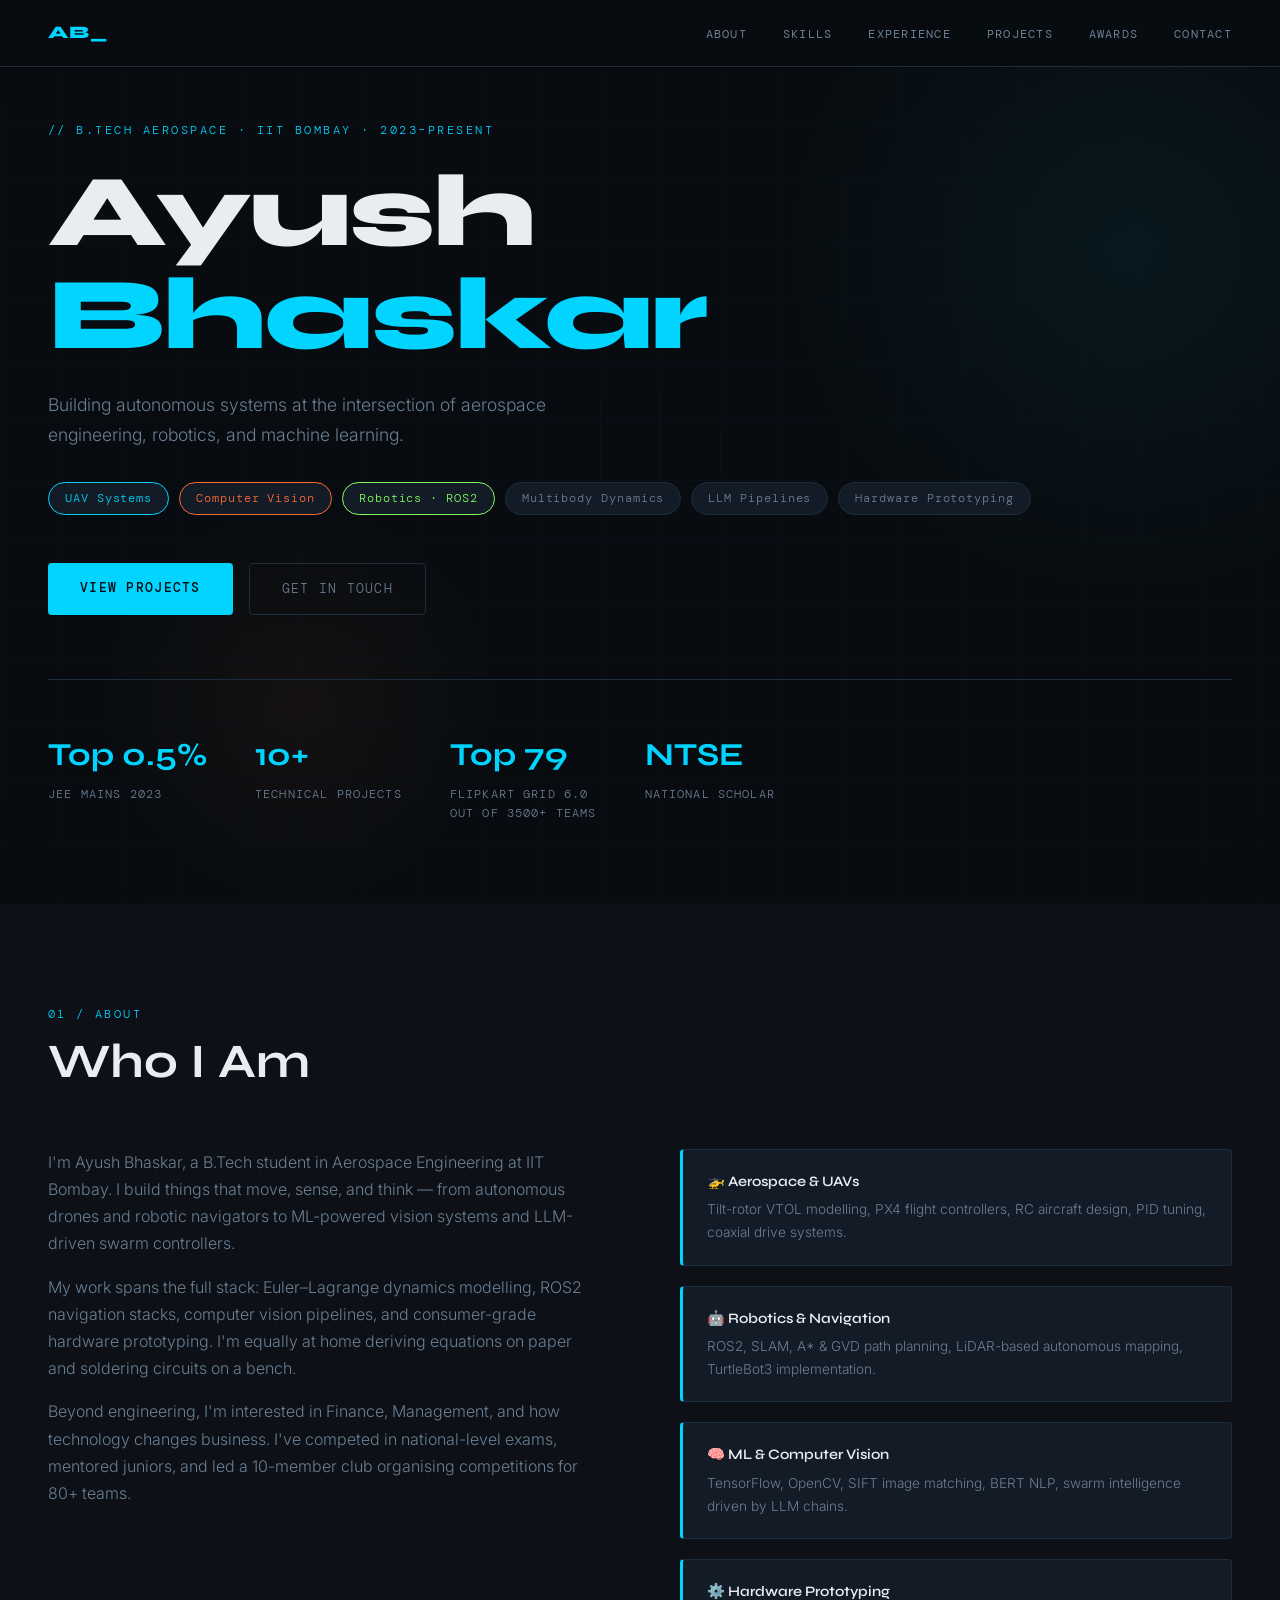
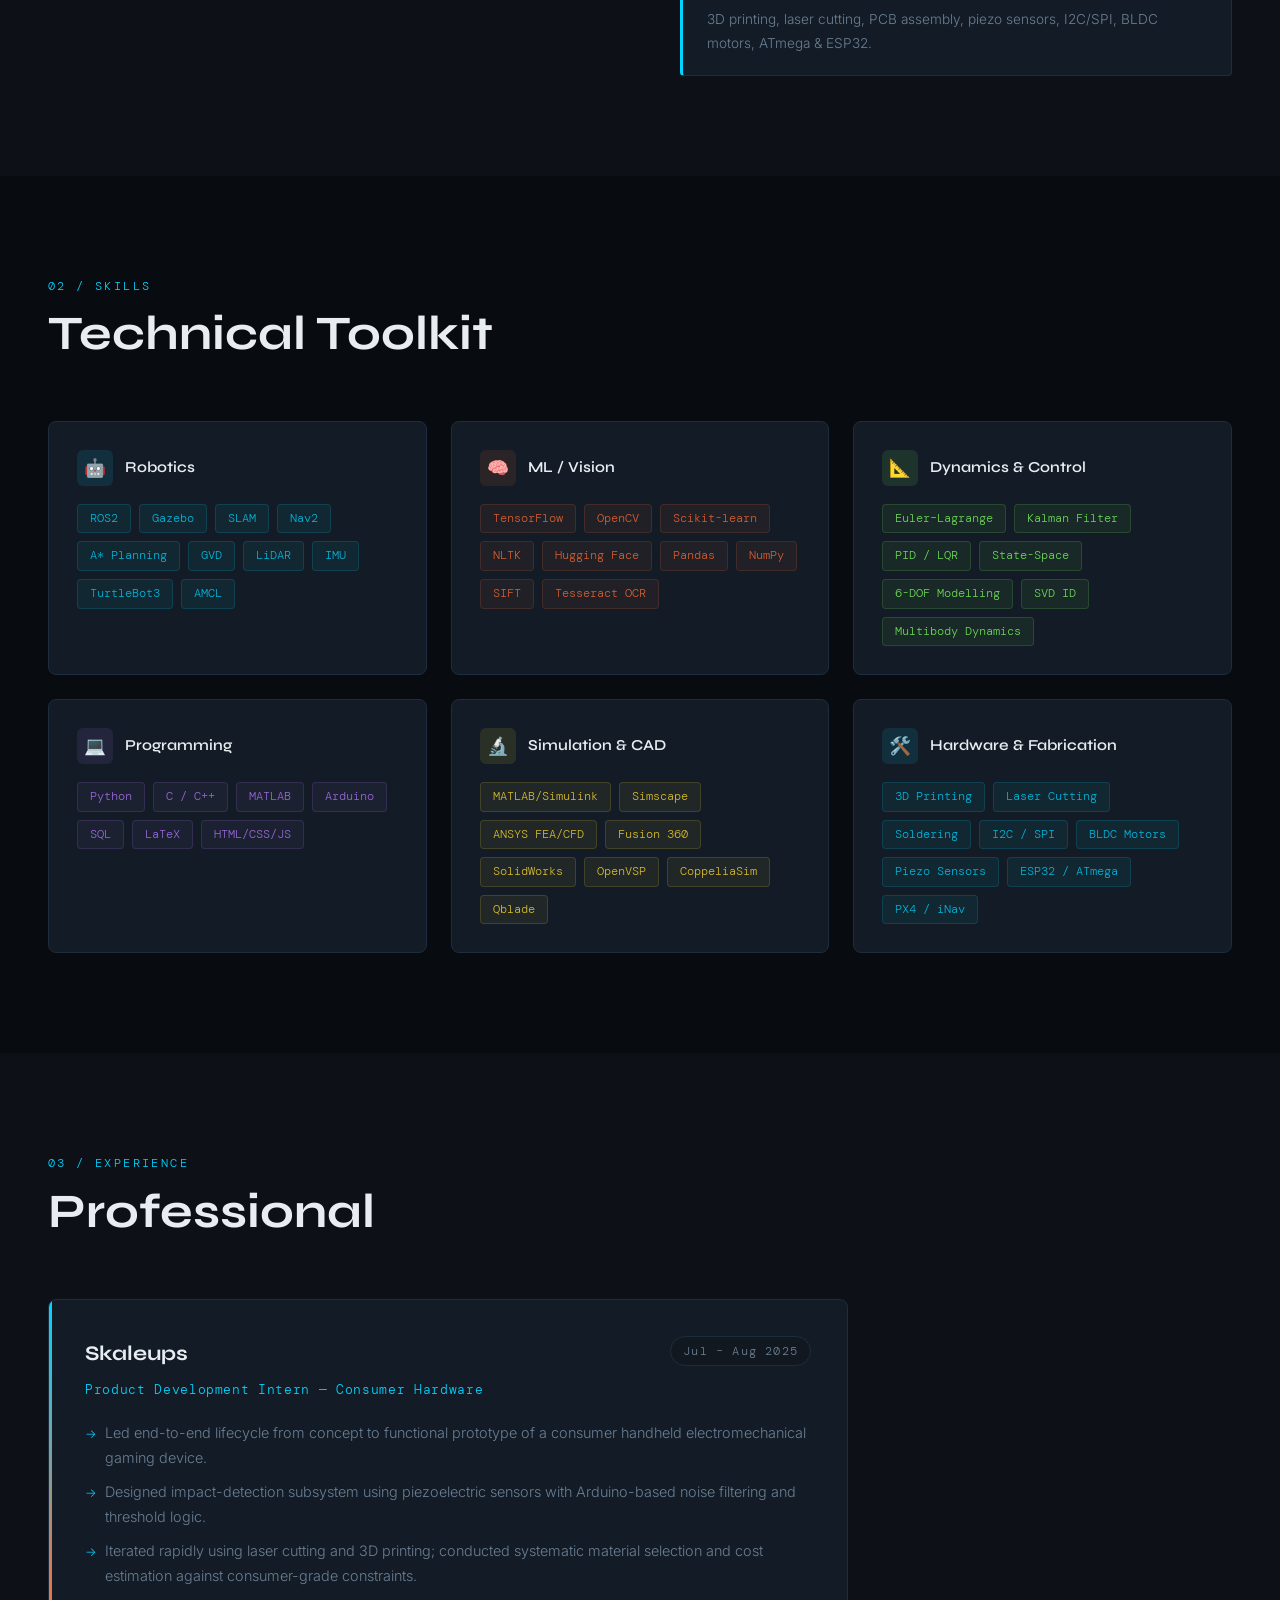
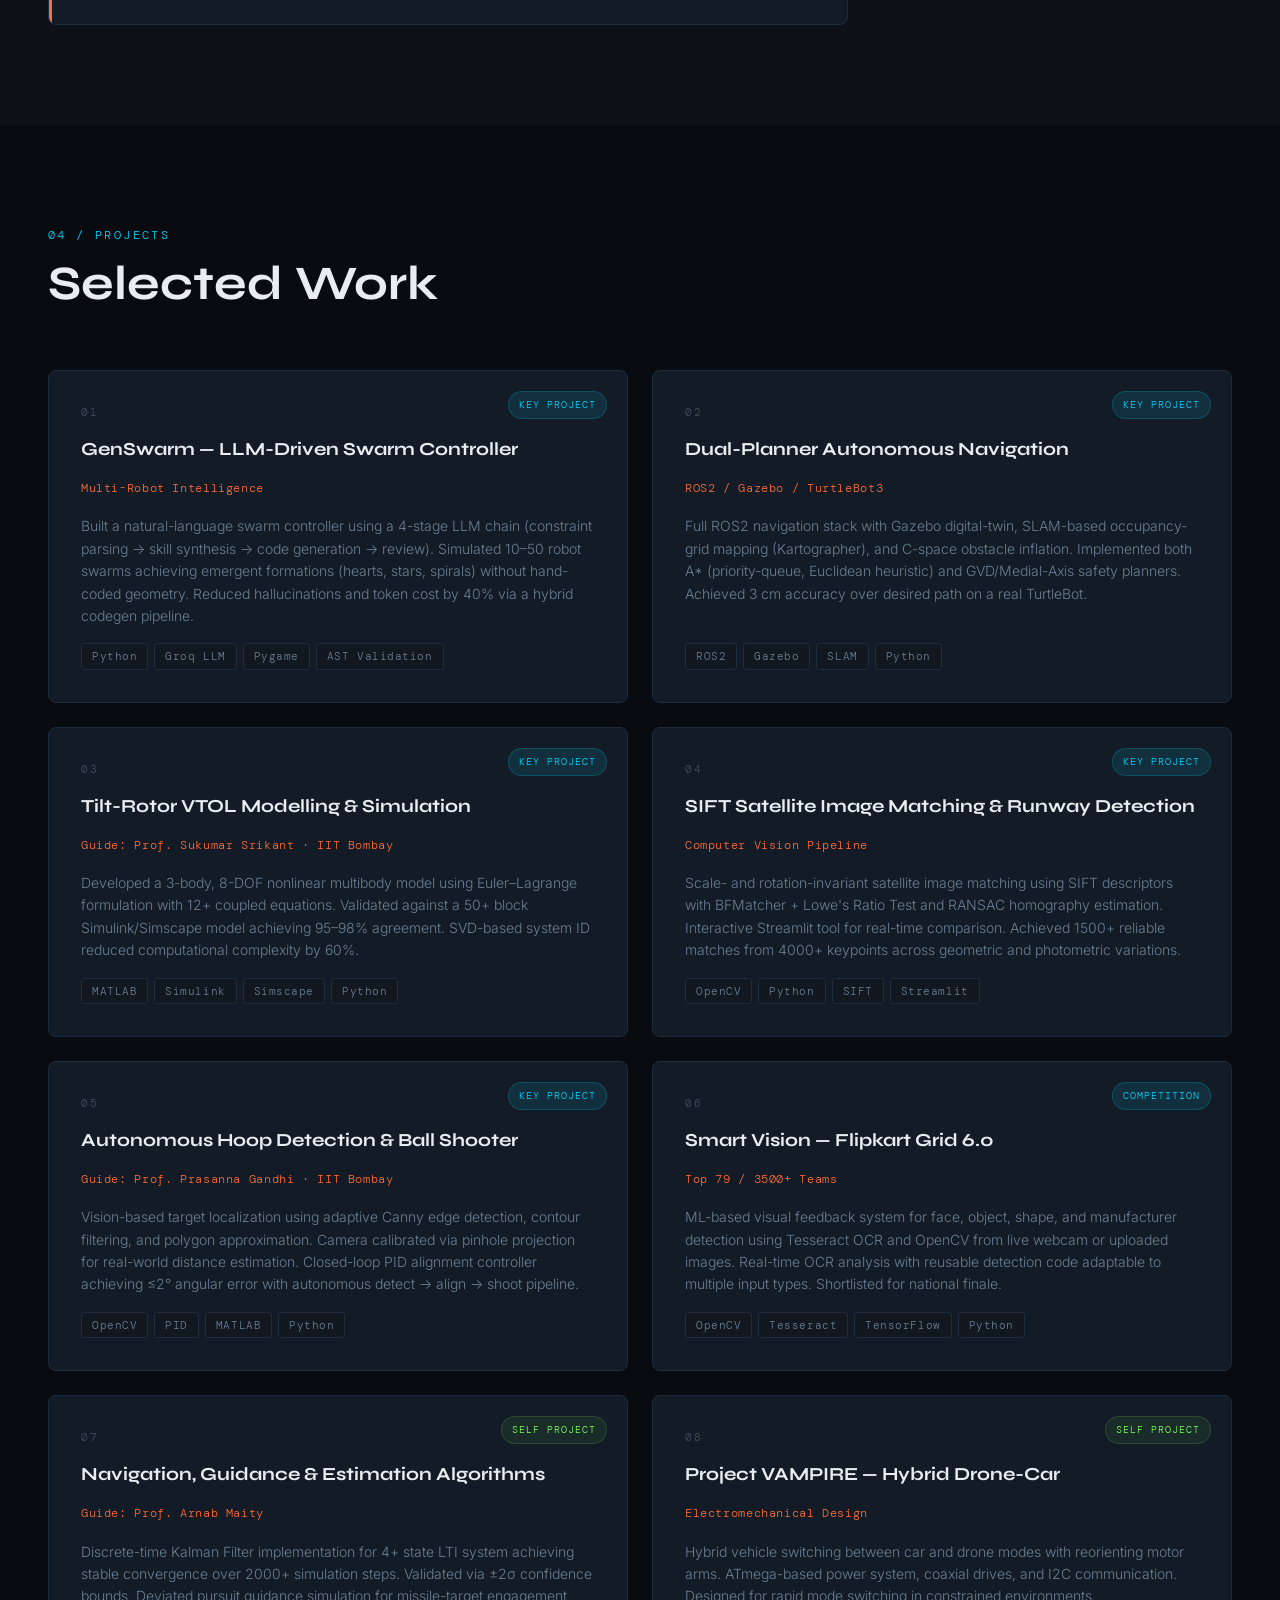
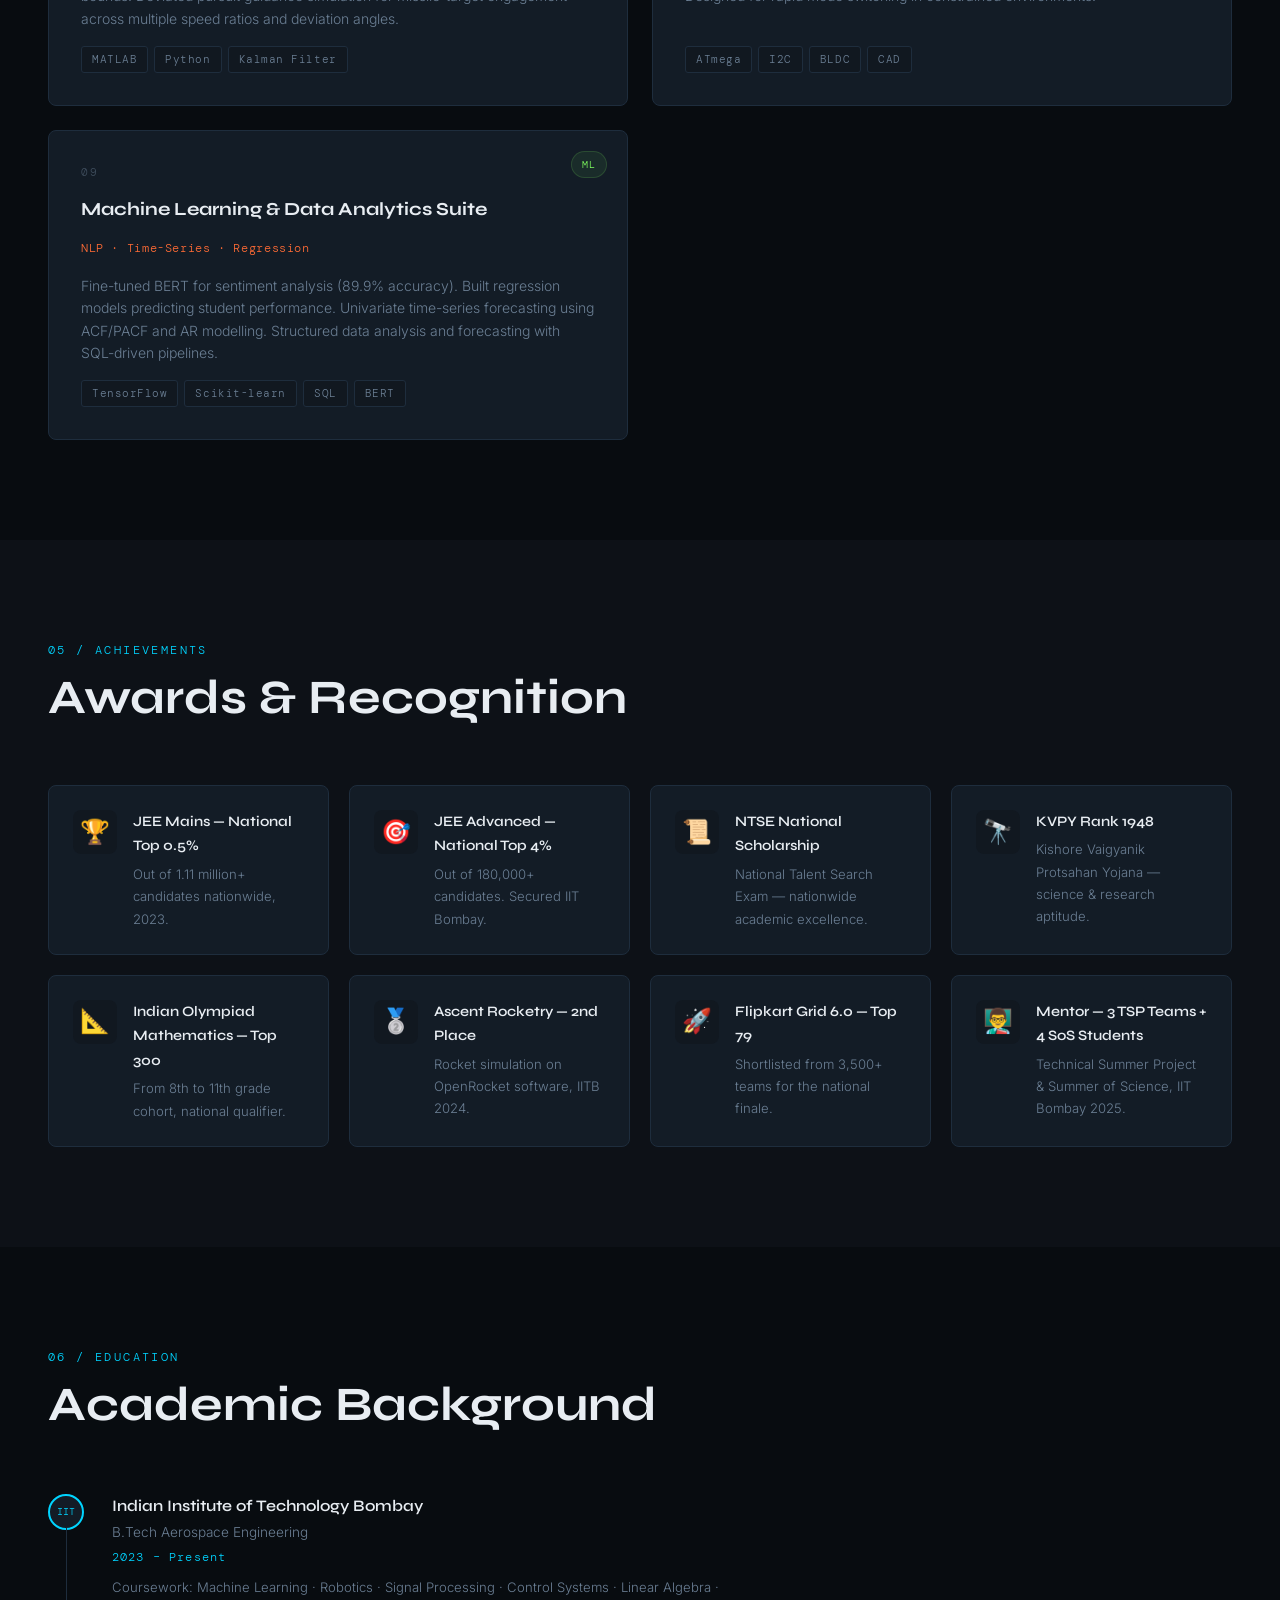
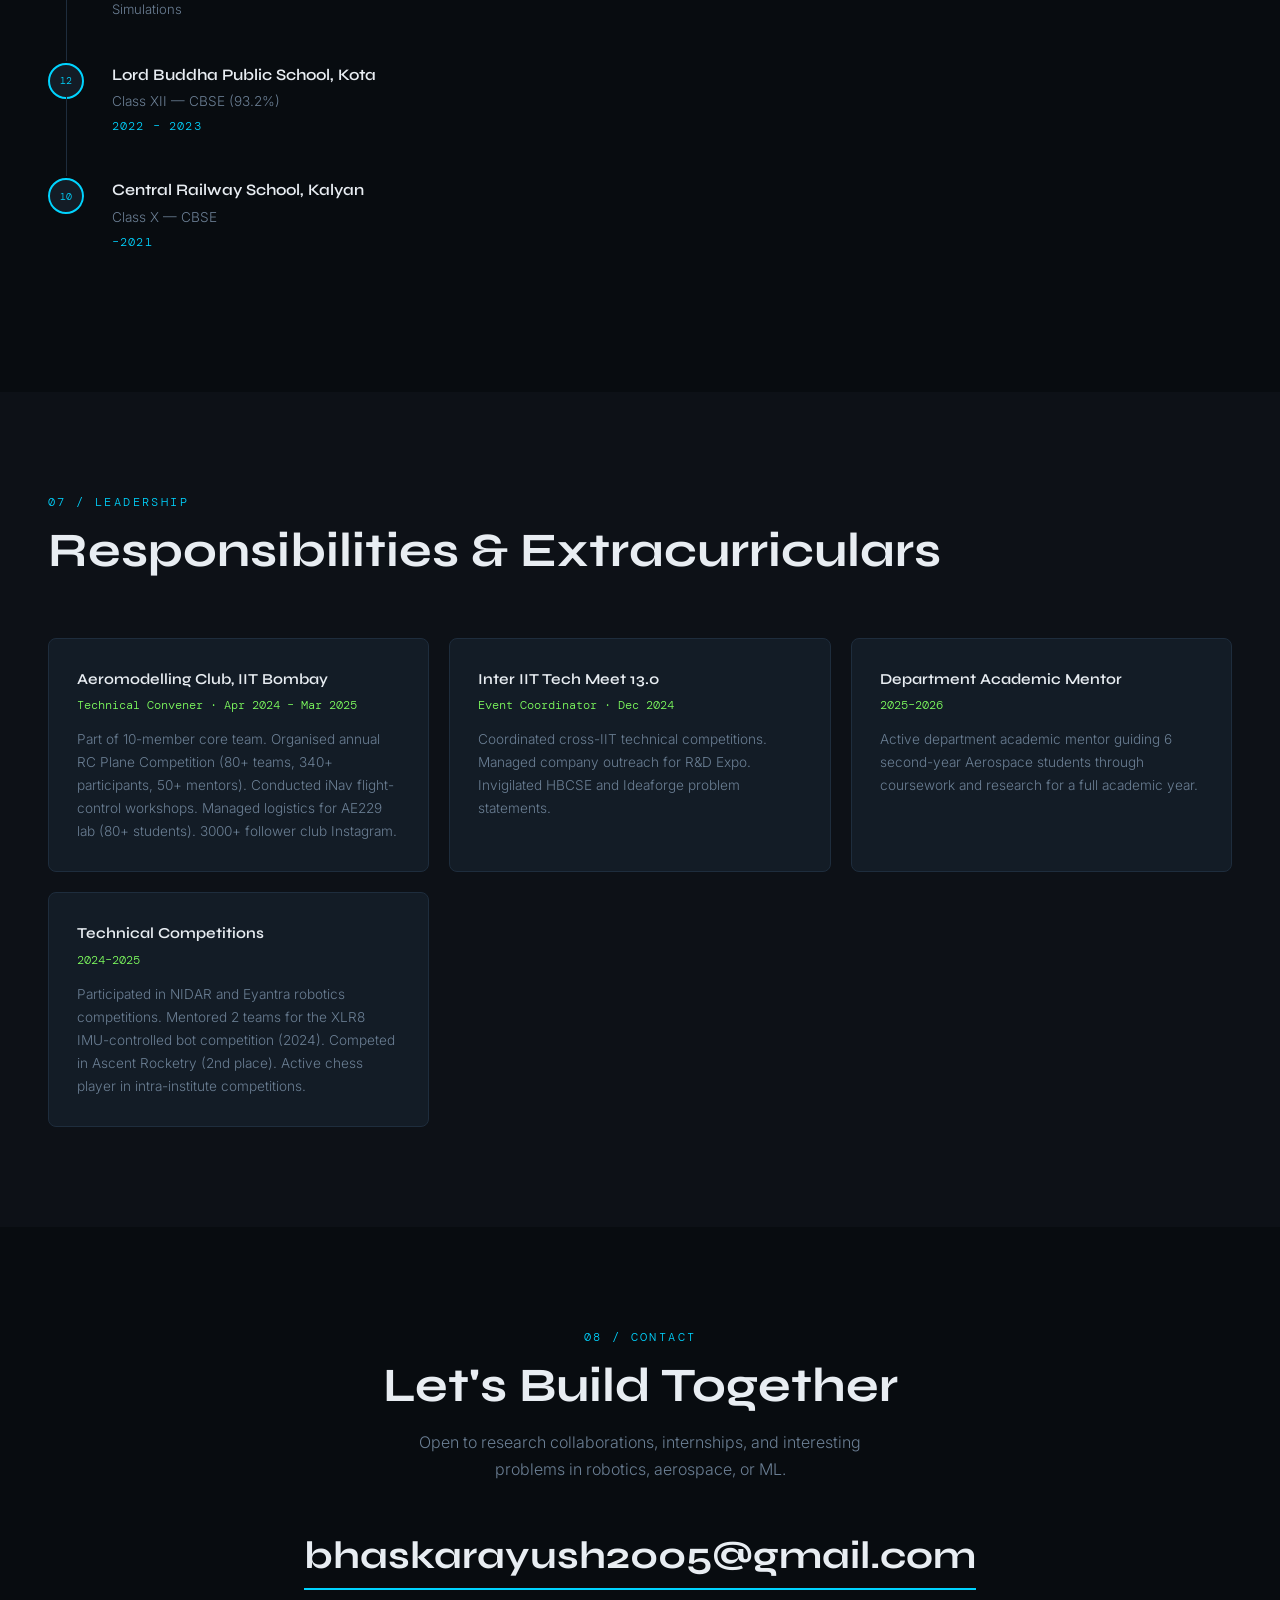
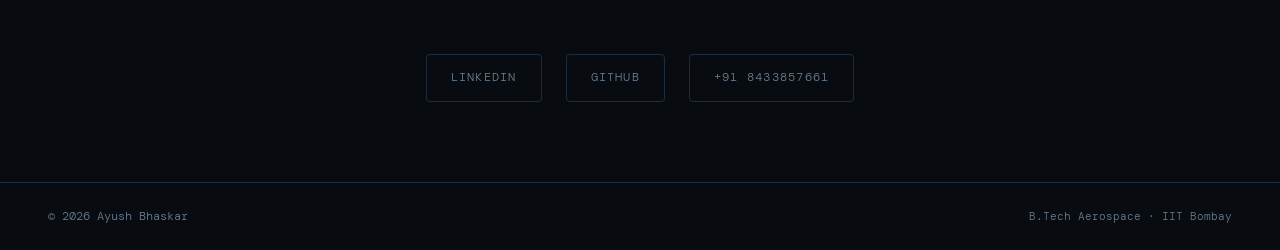
==== index.html @ 64f3e474 "refactor: move premium index styles to external stylesheet Agent-Logs-Url: https://github.com/IITIAN" ====
<!DOCTYPE html>
<html lang="en">
<head>
<meta charset="UTF-8">
<meta name="viewport" content="width=device-width, initial-scale=1.0">
<title>Ayush Bhaskar — Aerospace · Robotics · ML</title>
<link rel="preconnect" href="https://fonts.googleapis.com">
<link href="https://fonts.googleapis.com/css2?family=Syne:wght@400;600;700;800&family=DM+Mono:wght@300;400;500&family=Inter:wght@300;400;500&display=swap" rel="stylesheet">
<link rel="stylesheet" href="styles.css">

</head>
<body>

<!-- NAV -->
<nav>
  <div class="nav-logo">AB_</div>
  <ul class="nav-links">
    <li><a href="#about">About</a></li>
    <li><a href="#skills">Skills</a></li>
    <li><a href="#experience">Experience</a></li>
    <li><a href="#projects">Projects</a></li>
    <li><a href="#achievements">Awards</a></li>
    <li><a href="#contact">Contact</a></li>
  </ul>
</nav>

<!-- HERO -->
<section id="hero">
  <div class="hero-grid-bg"></div>
  <div class="hero-orb"></div>
  <div class="hero-orb2"></div>
  <div class="hero-tag">// B.Tech Aerospace · IIT Bombay · 2023–Present</div>
  <h1 class="hero-name">Ayush<br><span>Bhaskar</span></h1>
  <p class="hero-sub">Building autonomous systems at the intersection of aerospace engineering, robotics, and machine learning.</p>
  <div class="hero-pills">
    <span class="pill accent">UAV Systems</span>
    <span class="pill accent2">Computer Vision</span>
    <span class="pill accent3">Robotics · ROS2</span>
    <span class="pill">Multibody Dynamics</span>
    <span class="pill">LLM Pipelines</span>
    <span class="pill">Hardware Prototyping</span>
  </div>
  <div class="hero-cta">
    <a href="#projects" class="btn btn-primary">View Projects</a>
    <a href="mailto:bhaskarayush2005@gmail.com" class="btn btn-outline">Get in Touch</a>
  </div>
  <div class="hero-stats">
    <div>
      <div class="stat-val">Top 0.5%</div>
      <div class="stat-label">JEE Mains 2023</div>
    </div>
    <div>
      <div class="stat-val">10+</div>
      <div class="stat-label">Technical Projects</div>
    </div>
    <div>
      <div class="stat-val">Top 79</div>
      <div class="stat-label">Flipkart Grid 6.0 <br>out of 3500+ teams</div>
    </div>
    <div>
      <div class="stat-val">NTSE</div>
      <div class="stat-label">National Scholar</div>
    </div>
  </div>
</section>

<!-- ABOUT -->
<section id="about">
  <div class="section-label">01 / About</div>
  <h2 class="section-title">Who I Am</h2>
  <div class="about-grid reveal">
    <div class="about-text">
      <p>I'm Ayush Bhaskar, a B.Tech student in Aerospace Engineering at IIT Bombay. I build things that move, sense, and think — from autonomous drones and robotic navigators to ML-powered vision systems and LLM-driven swarm controllers.</p>
      <p>My work spans the full stack: Euler–Lagrange dynamics modelling, ROS2 navigation stacks, computer vision pipelines, and consumer-grade hardware prototyping. I'm equally at home deriving equations on paper and soldering circuits on a bench.</p>
      <p>Beyond engineering, I'm interested in Finance, Management, and how technology changes business. I've competed in national-level exams, mentored juniors, and led a 10-member club organising competitions for 80+ teams.</p>
    </div>
    <div class="about-highlights">
      <div class="highlight-card">
        <h4>🚁 Aerospace & UAVs</h4>
        <p>Tilt-rotor VTOL modelling, PX4 flight controllers, RC aircraft design, PID tuning, coaxial drive systems.</p>
      </div>
      <div class="highlight-card">
        <h4>🤖 Robotics & Navigation</h4>
        <p>ROS2, SLAM, A* & GVD path planning, LiDAR-based autonomous mapping, TurtleBot3 implementation.</p>
      </div>
      <div class="highlight-card">
        <h4>🧠 ML & Computer Vision</h4>
        <p>TensorFlow, OpenCV, SIFT image matching, BERT NLP, swarm intelligence driven by LLM chains.</p>
      </div>
      <div class="highlight-card">
        <h4>⚙️ Hardware Prototyping</h4>
        <p>3D printing, laser cutting, PCB assembly, piezo sensors, I2C/SPI, BLDC motors, ATmega & ESP32.</p>
      </div>
    </div>
  </div>
</section>

<!-- SKILLS -->
<section id="skills">
  <div class="section-label">02 / Skills</div>
  <h2 class="section-title">Technical Toolkit</h2>
  <div class="skills-grid reveal">

    <div class="skill-category">
      <div class="skill-cat-header">
        <div class="skill-cat-icon" style="background:rgba(0,212,255,0.1);">🤖</div>
        <span class="skill-cat-name">Robotics</span>
      </div>
      <div class="skill-tags">
        <span class="skill-tag">ROS2</span><span class="skill-tag">Gazebo</span><span class="skill-tag">SLAM</span>
        <span class="skill-tag">Nav2</span><span class="skill-tag">A* Planning</span><span class="skill-tag">GVD</span>
        <span class="skill-tag">LiDAR</span><span class="skill-tag">IMU</span><span class="skill-tag">TurtleBot3</span>
        <span class="skill-tag">AMCL</span>
      </div>
    </div>

    <div class="skill-category">
      <div class="skill-cat-header">
        <div class="skill-cat-icon" style="background:rgba(255,107,53,0.1);">🧠</div>
        <span class="skill-cat-name">ML / Vision</span>
      </div>
      <div class="skill-tags">
        <span class="skill-tag orange">TensorFlow</span><span class="skill-tag orange">OpenCV</span>
        <span class="skill-tag orange">Scikit-learn</span><span class="skill-tag orange">NLTK</span>
        <span class="skill-tag orange">Hugging Face</span><span class="skill-tag orange">Pandas</span>
        <span class="skill-tag orange">NumPy</span><span class="skill-tag orange">SIFT</span>
        <span class="skill-tag orange">Tesseract OCR</span>
      </div>
    </div>

    <div class="skill-category">
      <div class="skill-cat-header">
        <div class="skill-cat-icon" style="background:rgba(127,255,95,0.1);">📐</div>
        <span class="skill-cat-name">Dynamics & Control</span>
      </div>
      <div class="skill-tags">
        <span class="skill-tag green">Euler–Lagrange</span><span class="skill-tag green">Kalman Filter</span>
        <span class="skill-tag green">PID / LQR</span><span class="skill-tag green">State-Space</span>
        <span class="skill-tag green">6-DOF Modelling</span><span class="skill-tag green">SVD ID</span>
        <span class="skill-tag green">Multibody Dynamics</span>
      </div>
    </div>

    <div class="skill-category">
      <div class="skill-cat-header">
        <div class="skill-cat-icon" style="background:rgba(180,120,255,0.1);">💻</div>
        <span class="skill-cat-name">Programming</span>
      </div>
      <div class="skill-tags">
        <span class="skill-tag purple">Python</span><span class="skill-tag purple">C / C++</span>
        <span class="skill-tag purple">MATLAB</span><span class="skill-tag purple">Arduino</span>
        <span class="skill-tag purple">SQL</span><span class="skill-tag purple">LaTeX</span>
        <span class="skill-tag purple">HTML/CSS/JS</span>
      </div>
    </div>

    <div class="skill-category">
      <div class="skill-cat-header">
        <div class="skill-cat-icon" style="background:rgba(255,220,50,0.1);">🔬</div>
        <span class="skill-cat-name">Simulation & CAD</span>
      </div>
      <div class="skill-tags">
        <span class="skill-tag yellow">MATLAB/Simulink</span><span class="skill-tag yellow">Simscape</span>
        <span class="skill-tag yellow">ANSYS FEA/CFD</span><span class="skill-tag yellow">Fusion 360</span>
        <span class="skill-tag yellow">SolidWorks</span><span class="skill-tag yellow">OpenVSP</span>
        <span class="skill-tag yellow">CoppeliaSim</span><span class="skill-tag yellow">Qblade</span>
      </div>
    </div>

    <div class="skill-category">
      <div class="skill-cat-header">
        <div class="skill-cat-icon" style="background:rgba(0,212,255,0.1);">🛠️</div>
        <span class="skill-cat-name">Hardware & Fabrication</span>
      </div>
      <div class="skill-tags">
        <span class="skill-tag">3D Printing</span><span class="skill-tag">Laser Cutting</span>
        <span class="skill-tag">Soldering</span><span class="skill-tag">I2C / SPI</span>
        <span class="skill-tag">BLDC Motors</span><span class="skill-tag">Piezo Sensors</span>
        <span class="skill-tag">ESP32 / ATmega</span><span class="skill-tag">PX4 / iNav</span>
      </div>
    </div>

  </div>
</section>

<!-- EXPERIENCE -->
<section id="experience">
  <div class="section-label">03 / Experience</div>
  <h2 class="section-title">Professional</h2>
  <div class="reveal">
    <div class="exp-card">
      <div class="exp-top">
        <span class="exp-company">Skaleups</span>
        <span class="exp-date">Jul – Aug 2025</span>
      </div>
      <div class="exp-role">Product Development Intern — Consumer Hardware</div>
      <ul class="exp-bullets">
        <li>Led end-to-end lifecycle from concept to functional prototype of a consumer handheld electromechanical gaming device.</li>
        <li>Designed impact-detection subsystem using piezoelectric sensors with Arduino-based noise filtering and threshold logic.</li>
        <li>Iterated rapidly using laser cutting and 3D printing; conducted systematic material selection and cost estimation against consumer-grade constraints.</li>
      </ul>
    </div>
  </div>
</section>

<!-- PROJECTS -->
<section id="projects">
  <div class="section-label">04 / Projects</div>
  <h2 class="section-title">Selected Work</h2>
  <div class="projects-grid reveal">

    <div class="project-card">
      <span class="project-badge badge-key">Key Project</span>
      <div class="project-number">01</div>
      <div class="project-title">GenSwarm — LLM-Driven Swarm Controller</div>
      <div class="project-subtitle">Multi-Robot Intelligence</div>
      <p class="project-desc">Built a natural-language swarm controller using a 4-stage LLM chain (constraint parsing → skill synthesis → code generation → review). Simulated 10–50 robot swarms achieving emergent formations (hearts, stars, spirals) without hand-coded geometry. Reduced hallucinations and token cost by 40% via a hybrid codegen pipeline.</p>
      <div class="project-tech">
        <span class="tech-badge">Python</span><span class="tech-badge">Groq LLM</span><span class="tech-badge">Pygame</span><span class="tech-badge">AST Validation</span>
      </div>
    </div>

    <div class="project-card">
      <span class="project-badge badge-key">Key Project</span>
      <div class="project-number">02</div>
      <div class="project-title">Dual-Planner Autonomous Navigation</div>
      <div class="project-subtitle">ROS2 / Gazebo / TurtleBot3</div>
      <p class="project-desc">Full ROS2 navigation stack with Gazebo digital-twin, SLAM-based occupancy-grid mapping (Kartographer), and C-space obstacle inflation. Implemented both A* (priority-queue, Euclidean heuristic) and GVD/Medial-Axis safety planners. Achieved 3 cm accuracy over desired path on a real TurtleBot.</p>
      <div class="project-tech">
        <span class="tech-badge">ROS2</span><span class="tech-badge">Gazebo</span><span class="tech-badge">SLAM</span><span class="tech-badge">Python</span>
      </div>
    </div>

    <div class="project-card">
      <span class="project-badge badge-key">Key Project</span>
      <div class="project-number">03</div>
      <div class="project-title">Tilt-Rotor VTOL Modelling & Simulation</div>
      <div class="project-subtitle">Guide: Prof. Sukumar Srikant · IIT Bombay</div>
      <p class="project-desc">Developed a 3-body, 8-DOF nonlinear multibody model using Euler–Lagrange formulation with 12+ coupled equations. Validated against a 50+ block Simulink/Simscape model achieving 95–98% agreement. SVD-based system ID reduced computational complexity by 60%.</p>
      <div class="project-tech">
        <span class="tech-badge">MATLAB</span><span class="tech-badge">Simulink</span><span class="tech-badge">Simscape</span><span class="tech-badge">Python</span>
      </div>
    </div>

    <div class="project-card">
      <span class="project-badge badge-key">Key Project</span>
      <div class="project-number">04</div>
      <div class="project-title">SIFT Satellite Image Matching & Runway Detection</div>
      <div class="project-subtitle">Computer Vision Pipeline</div>
      <p class="project-desc">Scale- and rotation-invariant satellite image matching using SIFT descriptors with BFMatcher + Lowe's Ratio Test and RANSAC homography estimation. Interactive Streamlit tool for real-time comparison. Achieved 1500+ reliable matches from 4000+ keypoints across geometric and photometric variations.</p>
      <div class="project-tech">
        <span class="tech-badge">OpenCV</span><span class="tech-badge">Python</span><span class="tech-badge">SIFT</span><span class="tech-badge">Streamlit</span>
      </div>
    </div>

    <div class="project-card">
      <span class="project-badge badge-key">Key Project</span>
      <div class="project-number">05</div>
      <div class="project-title">Autonomous Hoop Detection & Ball Shooter</div>
      <div class="project-subtitle">Guide: Prof. Prasanna Gandhi · IIT Bombay</div>
      <p class="project-desc">Vision-based target localization using adaptive Canny edge detection, contour filtering, and polygon approximation. Camera calibrated via pinhole projection for real-world distance estimation. Closed-loop PID alignment controller achieving ≤2° angular error with autonomous detect → align → shoot pipeline.</p>
      <div class="project-tech">
        <span class="tech-badge">OpenCV</span><span class="tech-badge">PID</span><span class="tech-badge">MATLAB</span><span class="tech-badge">Python</span>
      </div>
    </div>

    <div class="project-card">
      <span class="project-badge badge-key">Competition</span>
      <div class="project-number">06</div>
      <div class="project-title">Smart Vision — Flipkart Grid 6.0</div>
      <div class="project-subtitle">Top 79 / 3500+ Teams</div>
      <p class="project-desc">ML-based visual feedback system for face, object, shape, and manufacturer detection using Tesseract OCR and OpenCV from live webcam or uploaded images. Real-time OCR analysis with reusable detection code adaptable to multiple input types. Shortlisted for national finale.</p>
      <div class="project-tech">
        <span class="tech-badge">OpenCV</span><span class="tech-badge">Tesseract</span><span class="tech-badge">TensorFlow</span><span class="tech-badge">Python</span>
      </div>
    </div>

    <div class="project-card">
      <span class="project-badge badge-other">Self Project</span>
      <div class="project-number">07</div>
      <div class="project-title">Navigation, Guidance & Estimation Algorithms</div>
      <div class="project-subtitle">Guide: Prof. Arnab Maity</div>
      <p class="project-desc">Discrete-time Kalman Filter implementation for 4+ state LTI system achieving stable convergence over 2000+ simulation steps. Validated via ±2σ confidence bounds. Deviated pursuit guidance simulation for missile-target engagement across multiple speed ratios and deviation angles.</p>
      <div class="project-tech">
        <span class="tech-badge">MATLAB</span><span class="tech-badge">Python</span><span class="tech-badge">Kalman Filter</span>
      </div>
    </div>

    <div class="project-card">
      <span class="project-badge badge-other">Self Project</span>
      <div class="project-number">08</div>
      <div class="project-title">Project VAMPIRE — Hybrid Drone-Car</div>
      <div class="project-subtitle">Electromechanical Design</div>
      <p class="project-desc">Hybrid vehicle switching between car and drone modes with reorienting motor arms. ATmega-based power system, coaxial drives, and I2C communication. Designed for rapid mode switching in constrained environments.</p>
      <div class="project-tech">
        <span class="tech-badge">ATmega</span><span class="tech-badge">I2C</span><span class="tech-badge">BLDC</span><span class="tech-badge">CAD</span>
      </div>
    </div>

    <div class="project-card">
      <span class="project-badge badge-other">ML</span>
      <div class="project-number">09</div>
      <div class="project-title">Machine Learning & Data Analytics Suite</div>
      <div class="project-subtitle">NLP · Time-Series · Regression</div>
      <p class="project-desc">Fine-tuned BERT for sentiment analysis (89.9% accuracy). Built regression models predicting student performance. Univariate time-series forecasting using ACF/PACF and AR modelling. Structured data analysis and forecasting with SQL-driven pipelines.</p>
      <div class="project-tech">
        <span class="tech-badge">TensorFlow</span><span class="tech-badge">Scikit-learn</span><span class="tech-badge">SQL</span><span class="tech-badge">BERT</span>
      </div>
    </div>

  </div>
</section>

<!-- ACHIEVEMENTS -->
<section id="achievements">
  <div class="section-label">05 / Achievements</div>
  <h2 class="section-title">Awards & Recognition</h2>
  <div class="achievements-grid reveal">
    <div class="achievement-card">
      <div class="achievement-icon">🏆</div>
      <div class="achievement-text">
        <h4>JEE Mains — National Top 0.5%</h4>
        <p>Out of 1.11 million+ candidates nationwide, 2023.</p>
      </div>
    </div>
    <div class="achievement-card">
      <div class="achievement-icon">🎯</div>
      <div class="achievement-text">
        <h4>JEE Advanced — National Top 4%</h4>
        <p>Out of 180,000+ candidates. Secured IIT Bombay.</p>
      </div>
    </div>
    <div class="achievement-card">
      <div class="achievement-icon">📜</div>
      <div class="achievement-text">
        <h4>NTSE National Scholarship</h4>
        <p>National Talent Search Exam — nationwide academic excellence.</p>
      </div>
    </div>
    <div class="achievement-card">
      <div class="achievement-icon">🔭</div>
      <div class="achievement-text">
        <h4>KVPY Rank 1948</h4>
        <p>Kishore Vaigyanik Protsahan Yojana — science & research aptitude.</p>
      </div>
    </div>
    <div class="achievement-card">
      <div class="achievement-icon">📐</div>
      <div class="achievement-text">
        <h4>Indian Olympiad Mathematics — Top 300</h4>
        <p>From 8th to 11th grade cohort, national qualifier.</p>
      </div>
    </div>
    <div class="achievement-card">
      <div class="achievement-icon">🥈</div>
      <div class="achievement-text">
        <h4>Ascent Rocketry — 2nd Place</h4>
        <p>Rocket simulation on OpenRocket software, IITB 2024.</p>
      </div>
    </div>
    <div class="achievement-card">
      <div class="achievement-icon">🚀</div>
      <div class="achievement-text">
        <h4>Flipkart Grid 6.0 — Top 79</h4>
        <p>Shortlisted from 3,500+ teams for the national finale.</p>
      </div>
    </div>
    <div class="achievement-card">
      <div class="achievement-icon">👨‍🏫</div>
      <div class="achievement-text">
        <h4>Mentor — 3 TSP Teams + 4 SoS Students</h4>
        <p>Technical Summer Project & Summer of Science, IIT Bombay 2025.</p>
      </div>
    </div>
  </div>
</section>

<!-- EDUCATION -->
<section id="education">
  <div class="section-label">06 / Education</div>
  <h2 class="section-title">Academic Background</h2>
  <div class="edu-timeline reveal">
    <div class="edu-item">
      <div class="edu-dot">IIT</div>
      <div class="edu-content">
        <h3>Indian Institute of Technology Bombay</h3>
        <div class="edu-degree">B.Tech Aerospace Engineering</div>
        <div class="edu-date">2023 – Present</div>
        <p style="font-size:0.82rem;color:var(--muted);margin-top:8px;">Coursework: Machine Learning · Robotics · Signal Processing · Control Systems · Linear Algebra · Simulations</p>
      </div>
    </div>
    <div class="edu-item">
      <div class="edu-dot">12</div>
      <div class="edu-content">
        <h3>Lord Buddha Public School, Kota</h3>
        <div class="edu-degree">Class XII — CBSE (93.2%)</div>
        <div class="edu-date">2022 – 2023</div>
      </div>
    </div>
    <div class="edu-item">
      <div class="edu-dot">10</div>
      <div class="edu-content">
        <h3>Central Railway School, Kalyan</h3>
        <div class="edu-degree">Class X — CBSE</div>
        <div class="edu-date">–2021</div>
      </div>
    </div>
  </div>
</section>

<!-- LEADERSHIP -->
<section id="leadership">
  <div class="section-label">07 / Leadership</div>
  <h2 class="section-title">Responsibilities & Extracurriculars</h2>
  <div class="leadership-grid reveal">
    <div class="leadership-card">
      <h4>Aeromodelling Club, IIT Bombay</h4>
      <span class="role-tag">Technical Convener · Apr 2024 – Mar 2025</span>
      <p>Part of 10-member core team. Organised annual RC Plane Competition (80+ teams, 340+ participants, 50+ mentors). Conducted iNav flight-control workshops. Managed logistics for AE229 lab (80+ students). 3000+ follower club Instagram.</p>
    </div>
    <div class="leadership-card">
      <h4>Inter IIT Tech Meet 13.0</h4>
      <span class="role-tag">Event Coordinator · Dec 2024</span>
      <p>Coordinated cross-IIT technical competitions. Managed company outreach for R&D Expo. Invigilated HBCSE and Ideaforge problem statements.</p>
    </div>
    <div class="leadership-card">
      <h4>Department Academic Mentor</h4>
      <span class="role-tag">2025–2026</span>
      <p>Active department academic mentor guiding 6 second-year Aerospace students through coursework and research for a full academic year.</p>
    </div>
    <div class="leadership-card">
      <h4>Technical Competitions</h4>
      <span class="role-tag">2024–2025</span>
      <p>Participated in NIDAR and Eyantra robotics competitions. Mentored 2 teams for the XLR8 IMU-controlled bot competition (2024). Competed in Ascent Rocketry (2nd place). Active chess player in intra-institute competitions.</p>
    </div>
  </div>
</section>

<!-- CONTACT -->
<section id="contact">
  <div class="section-label">08 / Contact</div>
  <h2 class="section-title" style="margin-bottom: 16px;">Let's Build Together</h2>
  <p style="color:var(--muted); max-width: 480px; margin: 0 auto 8px;">Open to research collaborations, internships, and interesting problems in robotics, aerospace, or ML.</p>
  <a href="mailto:bhaskarayush2005@gmail.com" class="contact-email">bhaskarayush2005@gmail.com</a>
  <div class="contact-links">
    <a href="https://in.linkedin.com/in/ayush-bhaskar-232796282" target="_blank" class="contact-link">LinkedIn</a>
    <a href="https://github.com/IITIANAyush" target="_blank" class="contact-link">GitHub</a>
    <a href="tel:8433857661" class="contact-link">+91 8433857661</a>
  </div>
</section>

<footer>
  <span>© 2026 Ayush Bhaskar</span>
  <span style="font-family:'DM Mono',monospace;font-size:0.68rem;">B.Tech Aerospace · IIT Bombay</span>
</footer>

<script>
  // Scroll reveal
  const reveals = document.querySelectorAll('.reveal');
  const observer = new IntersectionObserver((entries) => {
    entries.forEach(e => {
      if (e.isIntersecting) {
        e.target.classList.add('visible');
      }
    });
  }, { threshold: 0.1 });
  reveals.forEach(el => observer.observe(el));

  // Stagger children
  document.querySelectorAll('.skills-grid.reveal, .projects-grid.reveal, .achievements-grid.reveal, .leadership-grid.reveal').forEach(grid => {
    const children = grid.children;
    Array.from(children).forEach((child, i) => {
      child.style.transitionDelay = `${i * 0.06}s`;
      child.style.opacity = '0';
      child.style.transform = 'translateY(20px)';
      child.style.transition = 'opacity 0.5s ease, transform 0.5s ease';
    });
    const gridObserver = new IntersectionObserver((entries) => {
      entries.forEach(e => {
        if (e.isIntersecting) {
          Array.from(children).forEach(child => {
            child.style.opacity = '1';
            child.style.transform = 'translateY(0)';
          });
        }
      });
    }, { threshold: 0.05 });
    gridObserver.observe(grid);
  });
</script>
</body>
</html>
---- styles.css ----
:root {
    --bg: #080c10;
    --bg2: #0d1117;
    --bg3: #111820;
    --panel: #131c26;
    --accent: #00d4ff;
    --accent2: #ff6b35;
    --accent3: #7fff5f;
    --text: #e8edf2;
    --muted: #6b7f94;
    --border: #1e2d3d;
    --glow: 0 0 40px rgba(0,212,255,0.12);
  }

  *, *::before, *::after { box-sizing: border-box; margin: 0; padding: 0; }

  html { scroll-behavior: smooth; }

  body {
    background: var(--bg);
    color: var(--text);
    font-family: 'Inter', sans-serif;
    font-weight: 300;
    line-height: 1.7;
    overflow-x: hidden;
  }

  /* ── NAV ── */
  nav {
    position: fixed; top: 0; left: 0; right: 0; z-index: 100;
    display: flex; justify-content: space-between; align-items: center;
    padding: 18px 48px;
    background: rgba(8,12,16,0.85);
    backdrop-filter: blur(16px);
    border-bottom: 1px solid var(--border);
  }
  .nav-logo {
    font-family: 'Syne', sans-serif;
    font-weight: 800; font-size: 1.1rem;
    color: var(--accent); letter-spacing: 0.05em;
  }
  .nav-links { display: flex; gap: 36px; list-style: none; }
  .nav-links a {
    font-family: 'DM Mono', monospace; font-size: 0.78rem; font-weight: 400;
    color: var(--muted); text-decoration: none; letter-spacing: 0.1em;
    text-transform: uppercase; transition: color 0.2s;
  }
  .nav-links a:hover { color: var(--accent); }

  /* ── HERO ── */
  #hero {
    min-height: 100vh;
    display: flex; flex-direction: column; justify-content: center;
    padding: 120px 48px 80px;
    position: relative; overflow: hidden;
  }
  .hero-grid-bg {
    position: absolute; inset: 0;
    background-image:
      linear-gradient(rgba(0,212,255,0.03) 1px, transparent 1px),
      linear-gradient(90deg, rgba(0,212,255,0.03) 1px, transparent 1px);
    background-size: 60px 60px;
    mask-image: radial-gradient(ellipse 80% 80% at 50% 50%, black, transparent);
  }
  .hero-orb {
    position: absolute; width: 700px; height: 700px;
    border-radius: 50%;
    background: radial-gradient(circle, rgba(0,212,255,0.06) 0%, transparent 70%);
    top: -100px; right: -200px; pointer-events: none;
  }
  .hero-orb2 {
    position: absolute; width: 400px; height: 400px;
    border-radius: 50%;
    background: radial-gradient(circle, rgba(255,107,53,0.05) 0%, transparent 70%);
    bottom: 0; left: 100px; pointer-events: none;
  }
  .hero-tag {
    font-family: 'DM Mono', monospace; font-size: 0.78rem; letter-spacing: 0.2em;
    text-transform: uppercase; color: var(--accent); margin-bottom: 20px;
    opacity: 0; animation: fadeUp 0.6s 0.2s forwards;
  }
  .hero-name {
    font-family: 'Syne', sans-serif; font-size: clamp(3.5rem, 8vw, 7rem);
    font-weight: 800; line-height: 1; letter-spacing: -0.02em;
    color: var(--text);
    opacity: 0; animation: fadeUp 0.6s 0.35s forwards;
  }
  .hero-name span { color: var(--accent); }
  .hero-sub {
    margin-top: 24px; max-width: 600px;
    font-size: 1.1rem; color: var(--muted); font-weight: 300;
    opacity: 0; animation: fadeUp 0.6s 0.5s forwards;
  }
  .hero-pills {
    display: flex; flex-wrap: wrap; gap: 10px; margin-top: 32px;
    opacity: 0; animation: fadeUp 0.6s 0.65s forwards;
  }
  .pill {
    font-family: 'DM Mono', monospace; font-size: 0.72rem;
    padding: 6px 16px; border-radius: 100px;
    border: 1px solid var(--border); color: var(--muted);
    background: var(--panel); letter-spacing: 0.08em;
  }
  .pill.accent { border-color: var(--accent); color: var(--accent); }
  .pill.accent2 { border-color: var(--accent2); color: var(--accent2); }
  .pill.accent3 { border-color: var(--accent3); color: var(--accent3); }
  .hero-cta {
    display: flex; gap: 16px; margin-top: 48px;
    opacity: 0; animation: fadeUp 0.6s 0.8s forwards;
  }
  .btn {
    font-family: 'DM Mono', monospace; font-size: 0.8rem; letter-spacing: 0.1em;
    text-transform: uppercase; text-decoration: none;
    padding: 14px 32px; border-radius: 4px; transition: all 0.2s;
    display: inline-block;
  }
  .btn-primary {
    background: var(--accent); color: var(--bg);
    font-weight: 500;
  }
  .btn-primary:hover { background: #33dcff; transform: translateY(-2px); box-shadow: 0 8px 24px rgba(0,212,255,0.25); }
  .btn-outline {
    border: 1px solid var(--border); color: var(--muted);
  }
  .btn-outline:hover { border-color: var(--accent); color: var(--accent); }

  .hero-stats {
    display: flex; gap: 48px; margin-top: 64px;
    opacity: 0; animation: fadeUp 0.6s 0.95s forwards;
    padding-top: 48px; border-top: 1px solid var(--border);
  }
  .stat-val {
    font-family: 'Syne', sans-serif; font-size: 2rem; font-weight: 700;
    color: var(--accent);
  }
  .stat-label {
    font-family: 'DM Mono', monospace; font-size: 0.72rem;
    color: var(--muted); letter-spacing: 0.1em; text-transform: uppercase;
    margin-top: 2px;
  }

  @keyframes fadeUp {
    from { opacity: 0; transform: translateY(20px); }
    to { opacity: 1; transform: translateY(0); }
  }

  /* ── SECTIONS ── */
  section { padding: 100px 48px; }
  .section-label {
    font-family: 'DM Mono', monospace; font-size: 0.75rem; letter-spacing: 0.2em;
    text-transform: uppercase; color: var(--accent); margin-bottom: 12px;
  }
  .section-title {
    font-family: 'Syne', sans-serif; font-size: clamp(2rem, 4vw, 3rem);
    font-weight: 700; color: var(--text); margin-bottom: 60px;
    line-height: 1.1;
  }

  /* ── ABOUT ── */
  #about { background: var(--bg2); }
  .about-grid {
    display: grid; grid-template-columns: 1fr 1fr; gap: 80px; align-items: start;
  }
  .about-text p { color: var(--muted); margin-bottom: 16px; font-size: 1rem; }
  .about-highlights { display: flex; flex-direction: column; gap: 20px; }
  .highlight-card {
    background: var(--panel); border: 1px solid var(--border);
    border-left: 3px solid var(--accent); padding: 20px 24px; border-radius: 4px;
  }
  .highlight-card h4 {
    font-family: 'Syne', sans-serif; font-size: 0.9rem; font-weight: 600;
    color: var(--text); margin-bottom: 4px;
  }
  .highlight-card p { font-size: 0.85rem; color: var(--muted); margin: 0; }

  /* ── SKILLS ── */
  #skills { background: var(--bg); }
  .skills-grid {
    display: grid; grid-template-columns: repeat(auto-fill, minmax(320px, 1fr)); gap: 24px;
  }
  .skill-category {
    background: var(--panel); border: 1px solid var(--border); border-radius: 8px;
    padding: 28px; transition: border-color 0.2s, box-shadow 0.2s;
  }
  .skill-category:hover {
    border-color: var(--accent); box-shadow: var(--glow);
  }
  .skill-cat-header {
    display: flex; align-items: center; gap: 12px; margin-bottom: 18px;
  }
  .skill-cat-icon {
    width: 36px; height: 36px; border-radius: 6px;
    display: flex; align-items: center; justify-content: center;
    font-size: 1.1rem;
  }
  .skill-cat-name {
    font-family: 'Syne', sans-serif; font-size: 0.95rem; font-weight: 600; color: var(--text);
  }
  .skill-tags { display: flex; flex-wrap: wrap; gap: 8px; }
  .skill-tag {
    font-family: 'DM Mono', monospace; font-size: 0.72rem;
    padding: 4px 12px; border-radius: 4px;
    background: rgba(0,212,255,0.06); border: 1px solid rgba(0,212,255,0.15);
    color: rgba(0,212,255,0.8);
  }
  .skill-tag.orange {
    background: rgba(255,107,53,0.06); border-color: rgba(255,107,53,0.15); color: rgba(255,107,53,0.8);
  }
  .skill-tag.green {
    background: rgba(127,255,95,0.06); border-color: rgba(127,255,95,0.15); color: rgba(127,255,95,0.8);
  }
  .skill-tag.purple {
    background: rgba(180,120,255,0.06); border-color: rgba(180,120,255,0.15); color: rgba(180,120,255,0.8);
  }
  .skill-tag.yellow {
    background: rgba(255,220,50,0.06); border-color: rgba(255,220,50,0.15); color: rgba(255,220,50,0.8);
  }

  /* ── EXPERIENCE ── */
  #experience { background: var(--bg2); }
  .exp-card {
    background: var(--panel); border: 1px solid var(--border);
    border-radius: 8px; padding: 36px; max-width: 800px;
    position: relative; overflow: hidden;
  }
  .exp-card::before {
    content: ''; position: absolute; top: 0; left: 0; bottom: 0; width: 3px;
    background: linear-gradient(to bottom, var(--accent), var(--accent2));
  }
  .exp-top {
    display: flex; justify-content: space-between; align-items: flex-start;
    margin-bottom: 8px; flex-wrap: wrap; gap: 8px;
  }
  .exp-company {
    font-family: 'Syne', sans-serif; font-size: 1.3rem; font-weight: 700; color: var(--text);
  }
  .exp-date {
    font-family: 'DM Mono', monospace; font-size: 0.75rem;
    color: var(--muted); letter-spacing: 0.1em;
    background: var(--bg3); padding: 4px 12px; border-radius: 100px;
    border: 1px solid var(--border);
  }
  .exp-role {
    font-family: 'DM Mono', monospace; font-size: 0.82rem; color: var(--accent);
    margin-bottom: 20px; letter-spacing: 0.05em;
  }
  .exp-bullets { list-style: none; display: flex; flex-direction: column; gap: 10px; }
  .exp-bullets li {
    padding-left: 20px; position: relative;
    font-size: 0.9rem; color: var(--muted);
  }
  .exp-bullets li::before {
    content: '→'; position: absolute; left: 0; color: var(--accent); font-size: 0.75rem;
    top: 3px;
  }

  /* ── PROJECTS ── */
  #projects { background: var(--bg); }
  .projects-grid {
    display: grid; grid-template-columns: repeat(auto-fill, minmax(380px, 1fr)); gap: 24px;
  }
  .project-card {
    background: var(--panel); border: 1px solid var(--border); border-radius: 8px;
    padding: 32px; display: flex; flex-direction: column; gap: 16px;
    transition: transform 0.2s, border-color 0.2s, box-shadow 0.2s;
    position: relative; overflow: hidden;
  }
  .project-card:hover {
    transform: translateY(-4px); border-color: rgba(0,212,255,0.3);
    box-shadow: 0 16px 48px rgba(0,0,0,0.4), 0 0 32px rgba(0,212,255,0.08);
  }
  .project-number {
    font-family: 'DM Mono', monospace; font-size: 0.7rem; color: var(--muted);
    letter-spacing: 0.15em; opacity: 0.5;
  }
  .project-title {
    font-family: 'Syne', sans-serif; font-size: 1.15rem; font-weight: 700;
    color: var(--text); line-height: 1.3;
  }
  .project-subtitle {
    font-family: 'DM Mono', monospace; font-size: 0.78rem; color: var(--accent2);
    letter-spacing: 0.05em;
  }
  .project-desc {
    font-size: 0.875rem; color: var(--muted); line-height: 1.6; flex: 1;
  }
  .project-tech { display: flex; flex-wrap: wrap; gap: 6px; }
  .tech-badge {
    font-family: 'DM Mono', monospace; font-size: 0.68rem;
    padding: 3px 10px; border-radius: 3px;
    background: var(--bg3); border: 1px solid var(--border);
    color: var(--muted); letter-spacing: 0.05em;
  }
  .project-badge {
    position: absolute; top: 20px; right: 20px;
    font-family: 'DM Mono', monospace; font-size: 0.65rem; letter-spacing: 0.1em;
    padding: 4px 10px; border-radius: 100px; text-transform: uppercase;
  }
  .badge-key { background: rgba(0,212,255,0.1); border: 1px solid rgba(0,212,255,0.2); color: var(--accent); }
  .badge-other { background: rgba(127,255,95,0.07); border: 1px solid rgba(127,255,95,0.15); color: var(--accent3); }

  /* ── ACHIEVEMENTS ── */
  #achievements { background: var(--bg2); }
  .achievements-grid {
    display: grid; grid-template-columns: repeat(auto-fill, minmax(280px, 1fr)); gap: 20px;
  }
  .achievement-card {
    background: var(--panel); border: 1px solid var(--border); border-radius: 8px;
    padding: 24px; display: flex; align-items: flex-start; gap: 16px;
    transition: border-color 0.2s;
  }
  .achievement-card:hover { border-color: var(--accent2); }
  .achievement-icon {
    font-size: 1.5rem; width: 44px; height: 44px;
    display: flex; align-items: center; justify-content: center;
    background: var(--bg3); border-radius: 8px; flex-shrink: 0;
  }
  .achievement-text h4 {
    font-family: 'Syne', sans-serif; font-size: 0.9rem; font-weight: 600;
    color: var(--text); margin-bottom: 4px;
  }
  .achievement-text p { font-size: 0.82rem; color: var(--muted); }

  /* ── EDUCATION ── */
  #education { background: var(--bg); }
  .edu-timeline { display: flex; flex-direction: column; gap: 0; max-width: 700px; }
  .edu-item {
    display: flex; gap: 28px; padding-bottom: 40px; position: relative;
  }
  .edu-item::before {
    content: ''; position: absolute; left: 18px; top: 36px; bottom: 0;
    width: 1px; background: var(--border);
  }
  .edu-item:last-child::before { display: none; }
  .edu-dot {
    width: 36px; height: 36px; border-radius: 50%;
    background: var(--panel); border: 2px solid var(--accent);
    flex-shrink: 0; display: flex; align-items: center; justify-content: center;
    font-family: 'DM Mono', monospace; font-size: 0.65rem; color: var(--accent);
    margin-top: 2px;
  }
  .edu-content h3 {
    font-family: 'Syne', sans-serif; font-size: 1rem; font-weight: 600;
    color: var(--text); margin-bottom: 2px;
  }
  .edu-content .edu-degree {
    font-size: 0.85rem; color: var(--muted); margin-bottom: 4px;
  }
  .edu-date {
    font-family: 'DM Mono', monospace; font-size: 0.72rem;
    color: var(--accent); letter-spacing: 0.1em;
  }

  /* ── LEADERSHIP ── */
  #leadership { background: var(--bg2); }
  .leadership-grid {
    display: grid; grid-template-columns: repeat(auto-fill, minmax(340px, 1fr)); gap: 20px;
  }
  .leadership-card {
    background: var(--panel); border: 1px solid var(--border); border-radius: 8px;
    padding: 28px; transition: border-color 0.2s;
  }
  .leadership-card:hover { border-color: var(--accent3); }
  .leadership-card h4 {
    font-family: 'Syne', sans-serif; font-size: 0.95rem; font-weight: 600;
    color: var(--text); margin-bottom: 4px;
  }
  .leadership-card .role-tag {
    font-family: 'DM Mono', monospace; font-size: 0.72rem; color: var(--accent3);
    margin-bottom: 12px; display: block;
  }
  .leadership-card p { font-size: 0.85rem; color: var(--muted); }

  /* ── CONTACT ── */
  #contact {
    background: var(--bg);
    text-align: center; padding: 100px 48px 80px;
  }
  .contact-email {
    font-family: 'Syne', sans-serif; font-size: clamp(1.5rem, 3vw, 2.5rem);
    font-weight: 700; color: var(--text);
    text-decoration: none; display: inline-block; margin: 32px 0;
    border-bottom: 2px solid var(--accent); transition: color 0.2s;
  }
  .contact-email:hover { color: var(--accent); }
  .contact-links { display: flex; justify-content: center; gap: 24px; margin-top: 32px; }
  .contact-link {
    font-family: 'DM Mono', monospace; font-size: 0.78rem; letter-spacing: 0.1em;
    color: var(--muted); text-decoration: none; text-transform: uppercase;
    border: 1px solid var(--border); padding: 12px 24px; border-radius: 4px;
    transition: all 0.2s;
  }
  .contact-link:hover { color: var(--accent); border-color: var(--accent); }

  footer {
    padding: 24px 48px; border-top: 1px solid var(--border);
    display: flex; justify-content: space-between; align-items: center;
    font-family: 'DM Mono', monospace; font-size: 0.72rem; color: var(--muted);
  }

  /* ── SCROLL REVEAL ── */
  .reveal {
    opacity: 0; transform: translateY(30px);
    transition: opacity 0.6s ease, transform 0.6s ease;
  }
  .reveal.visible { opacity: 1; transform: translateY(0); }

  /* ── MOBILE ── */
  @media (max-width: 768px) {
    nav { padding: 16px 24px; }
    .nav-links { display: none; }
    #hero { padding: 100px 24px 60px; }
    .hero-stats { gap: 28px; flex-wrap: wrap; }
    section { padding: 60px 24px; }
    .about-grid { grid-template-columns: 1fr; gap: 40px; }
    .projects-grid { grid-template-columns: 1fr; }
    footer { flex-direction: column; gap: 12px; text-align: center; }
  }
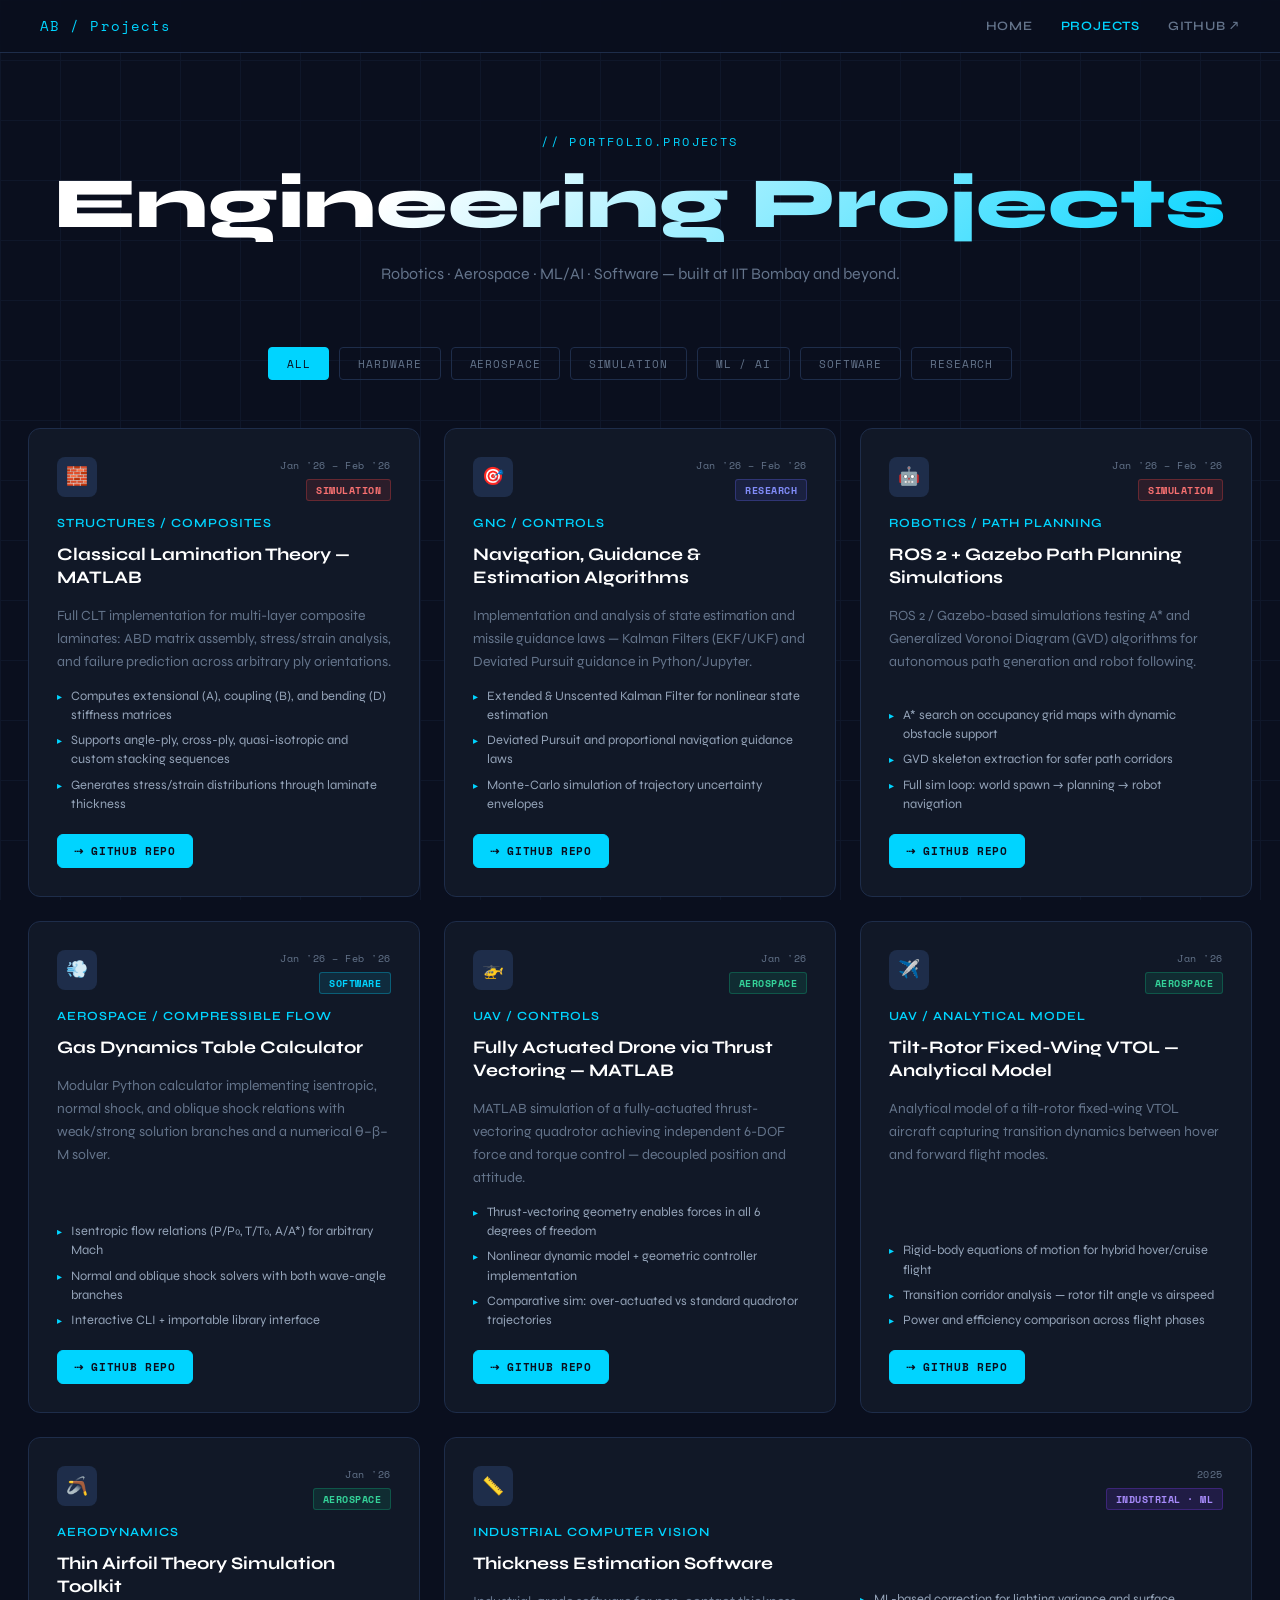
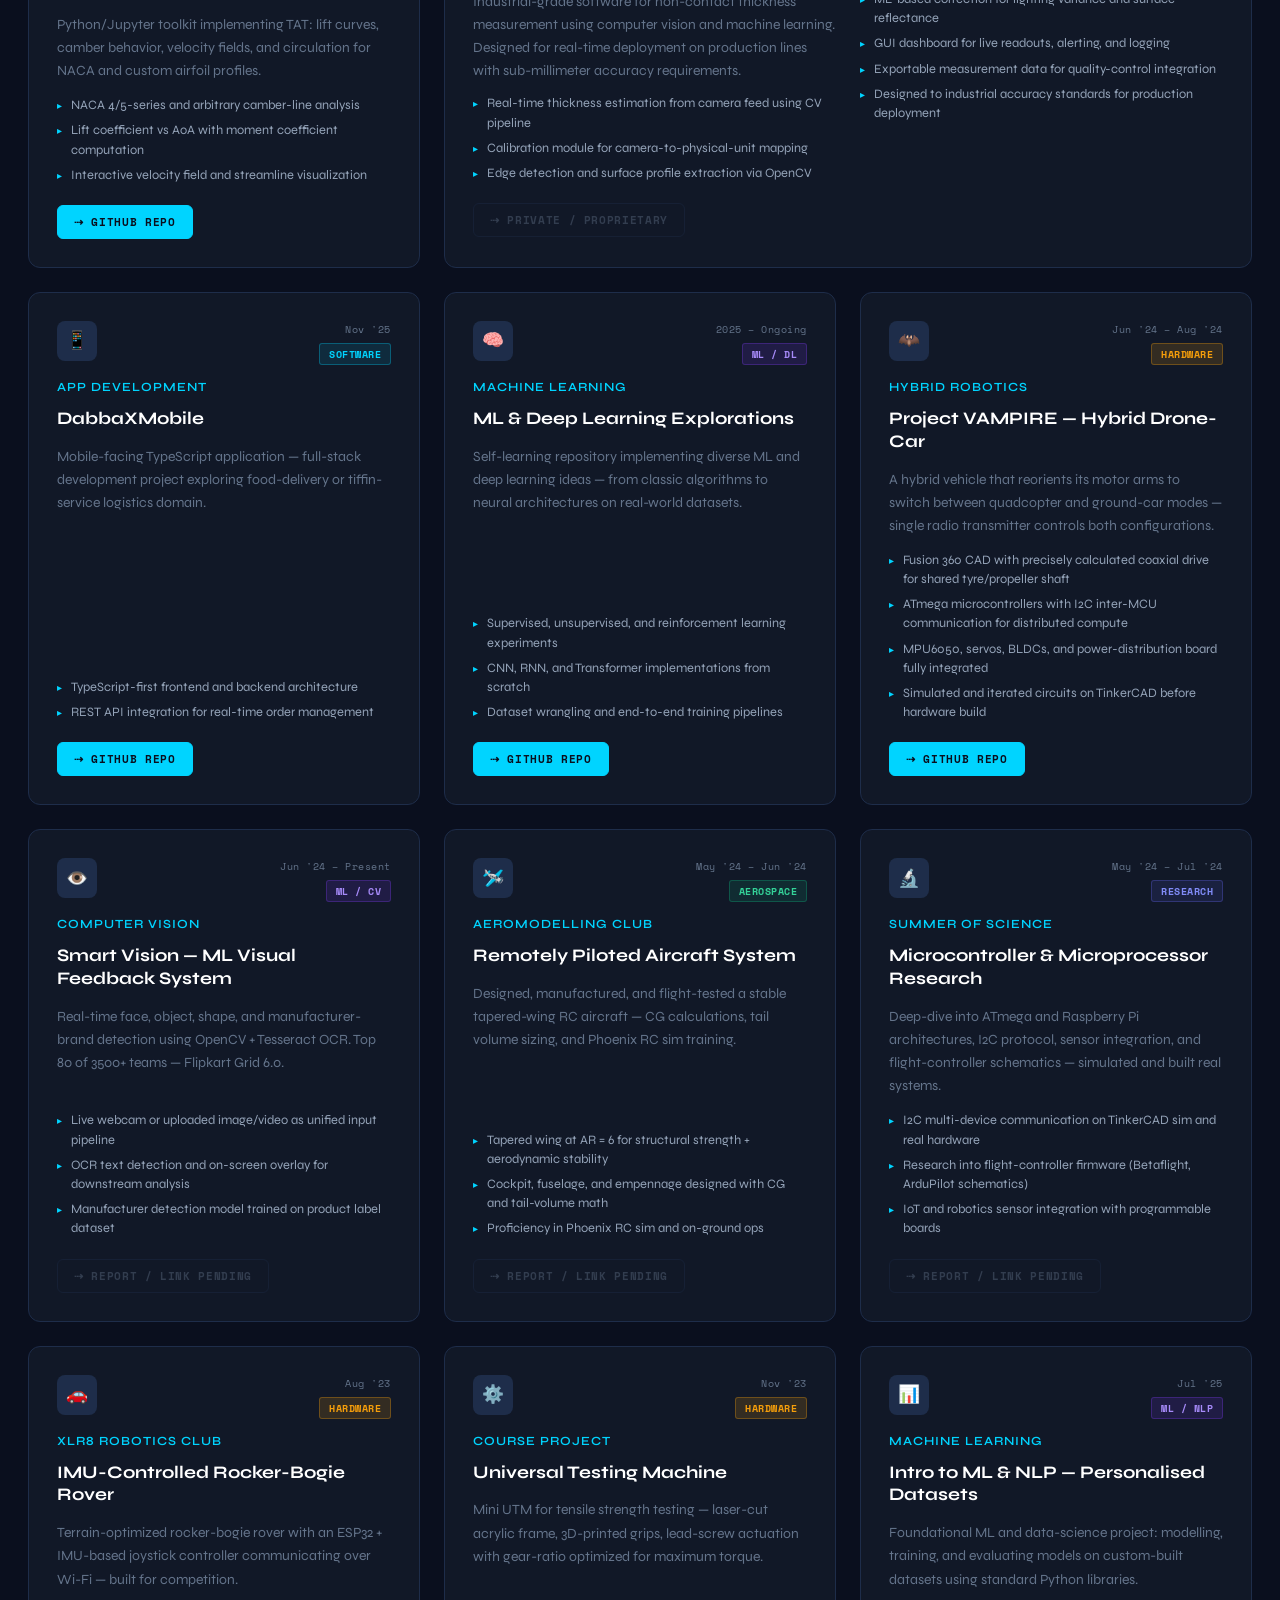
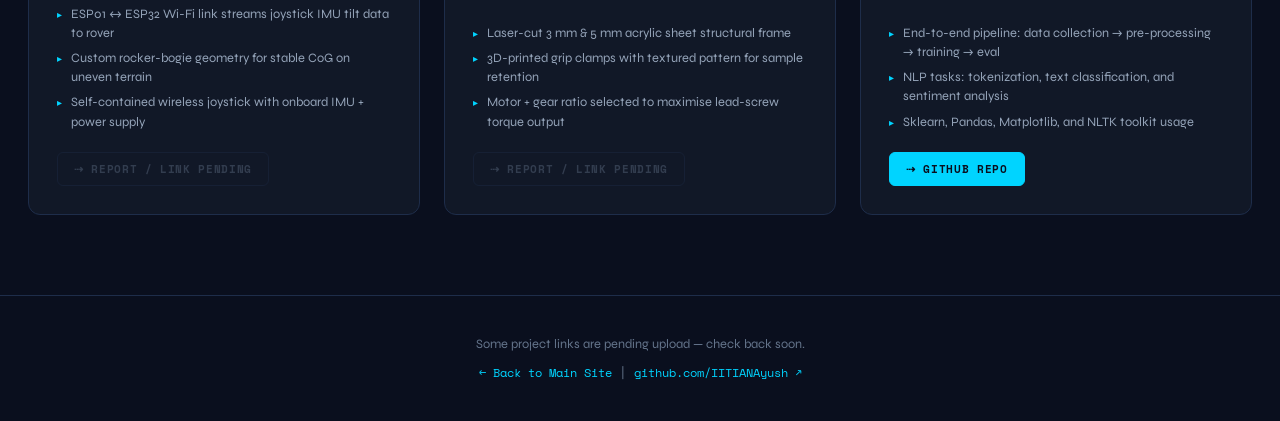
==== commit ce3991ad: "Update index.html" ====
--- a/index.html
+++ b/index.html
@@ -1,492 +1,875 @@
 <!DOCTYPE html>
 <html lang="en">
 <head>
-<meta charset="UTF-8">
-<meta name="viewport" content="width=device-width, initial-scale=1.0">
-<title>Ayush Bhaskar — Aerospace · Robotics · ML</title>
-<link rel="preconnect" href="https://fonts.googleapis.com">
-<link href="https://fonts.googleapis.com/css2?family=Syne:wght@400;600;700;800&family=DM+Mono:wght@300;400;500&family=Inter:wght@300;400;500&display=swap" rel="stylesheet">
-<link rel="stylesheet" href="styles.css">
-
+    <meta charset="UTF-8">
+    <meta name="viewport" content="width=device-width, initial-scale=1.0">
+    <title>Projects — Ayush Bhaskar</title>
+    <link href="https://fonts.googleapis.com/css2?family=Space+Mono:wght@400;700&family=Syne:wght@400;600;700;800&display=swap" rel="stylesheet">
+    <style>
+        :root {
+            --bg: #0a0f1e;
+            --surface: #0f1629;
+            --border: #1e2d4a;
+            --accent: #00d4ff;
+            --accent2: #7c3aed;
+            --accent3: #f59e0b;
+            --text: #e2e8f0;
+            --muted: #64748b;
+            --card-bg: #111827;
+        }
+
+        * { margin: 0; padding: 0; box-sizing: border-box; }
+
+        html { scroll-behavior: smooth; }
+
+        body {
+            font-family: 'Syne', sans-serif;
+            background-color: var(--bg);
+            color: var(--text);
+            min-height: 100vh;
+            padding: 0;
+        }
+
+        /* ── grid background ── */
+        body::before {
+            content: '';
+            position: fixed;
+            inset: 0;
+            background-image:
+                linear-gradient(var(--border) 1px, transparent 1px),
+                linear-gradient(90deg, var(--border) 1px, transparent 1px);
+            background-size: 60px 60px;
+            opacity: 0.3;
+            pointer-events: none;
+            z-index: 0;
+        }
+
+        /* ── header ── */
+        .site-header {
+            position: sticky;
+            top: 0;
+            z-index: 100;
+            background: rgba(10,15,30,0.85);
+            backdrop-filter: blur(12px);
+            border-bottom: 1px solid var(--border);
+            padding: 16px 40px;
+            display: flex;
+            justify-content: space-between;
+            align-items: center;
+        }
+
+        .site-header .logo {
+            font-family: 'Space Mono', monospace;
+            font-size: 0.85rem;
+            color: var(--accent);
+            letter-spacing: 0.08em;
+        }
+
+        .site-header nav {
+            display: flex;
+            gap: 28px;
+        }
+
+        .site-header nav a {
+            font-size: 0.8rem;
+            font-weight: 600;
+            color: var(--muted);
+            text-decoration: none;
+            letter-spacing: 0.06em;
+            text-transform: uppercase;
+            transition: color 0.2s;
+        }
+
+        .site-header nav a:hover { color: var(--accent); }
+
+        /* ── hero ── */
+        .hero {
+            position: relative;
+            z-index: 1;
+            text-align: center;
+            padding: 80px 20px 60px;
+        }
+
+        .hero-label {
+            font-family: 'Space Mono', monospace;
+            font-size: 0.75rem;
+            color: var(--accent);
+            letter-spacing: 0.2em;
+            text-transform: uppercase;
+            margin-bottom: 16px;
+        }
+
+        .hero h1 {
+            font-size: clamp(2.5rem, 6vw, 4.5rem);
+            font-weight: 800;
+            line-height: 1.05;
+            background: linear-gradient(135deg, #fff 30%, var(--accent) 100%);
+            -webkit-background-clip: text;
+            -webkit-text-fill-color: transparent;
+            background-clip: text;
+            margin-bottom: 18px;
+        }
+
+        .hero p {
+            color: var(--muted);
+            max-width: 540px;
+            margin: 0 auto;
+            font-size: 1rem;
+            line-height: 1.7;
+        }
+
+        /* ── filter tabs ── */
+        .filter-bar {
+            position: relative;
+            z-index: 1;
+            display: flex;
+            flex-wrap: wrap;
+            gap: 10px;
+            justify-content: center;
+            padding: 0 20px 48px;
+        }
+
+        .filter-btn {
+            font-family: 'Space Mono', monospace;
+            font-size: 0.7rem;
+            padding: 7px 18px;
+            border-radius: 4px;
+            border: 1px solid var(--border);
+            background: transparent;
+            color: var(--muted);
+            cursor: pointer;
+            letter-spacing: 0.08em;
+            text-transform: uppercase;
+            transition: all 0.2s;
+        }
+
+        .filter-btn:hover, .filter-btn.active {
+            background: var(--accent);
+            color: var(--bg);
+            border-color: var(--accent);
+        }
+
+        /* ── main grid ── */
+        .projects-grid {
+            position: relative;
+            z-index: 1;
+            display: grid;
+            grid-template-columns: repeat(auto-fill, minmax(360px, 1fr));
+            gap: 24px;
+            max-width: 1300px;
+            margin: 0 auto;
+            padding: 0 28px 80px;
+        }
+
+        /* ── project card ── */
+        .card {
+            background: var(--card-bg);
+            border: 1px solid var(--border);
+            border-radius: 12px;
+            padding: 28px;
+            display: flex;
+            flex-direction: column;
+            gap: 14px;
+            transition: border-color 0.25s, transform 0.25s, box-shadow 0.25s;
+            position: relative;
+            overflow: hidden;
+        }
+
+        .card::before {
+            content: '';
+            position: absolute;
+            top: 0; left: 0; right: 0;
+            height: 3px;
+            background: linear-gradient(90deg, var(--accent), var(--accent2));
+            opacity: 0;
+            transition: opacity 0.25s;
+        }
+
+        .card:hover {
+            border-color: var(--accent);
+            transform: translateY(-4px);
+            box-shadow: 0 16px 48px rgba(0, 212, 255, 0.1);
+        }
+
+        .card:hover::before { opacity: 1; }
+
+        .card-top {
+            display: flex;
+            align-items: flex-start;
+            justify-content: space-between;
+            gap: 12px;
+        }
+
+        .card-icon {
+            width: 40px;
+            height: 40px;
+            border-radius: 8px;
+            background: var(--border);
+            display: flex;
+            align-items: center;
+            justify-content: center;
+            font-size: 1.1rem;
+            flex-shrink: 0;
+        }
+
+        .card-meta {
+            display: flex;
+            flex-direction: column;
+            align-items: flex-end;
+            gap: 6px;
+        }
+
+        .card-date {
+            font-family: 'Space Mono', monospace;
+            font-size: 0.65rem;
+            color: var(--muted);
+            letter-spacing: 0.05em;
+        }
+
+        .card-tag {
+            font-family: 'Space Mono', monospace;
+            font-size: 0.6rem;
+            padding: 3px 9px;
+            border-radius: 3px;
+            letter-spacing: 0.05em;
+            text-transform: uppercase;
+            font-weight: 700;
+        }
+
+        .tag-hardware  { background: rgba(245,158,11,0.15); color: var(--accent3); border: 1px solid rgba(245,158,11,0.3); }
+        .tag-ml        { background: rgba(124,58,237,0.15); color: #a78bfa; border: 1px solid rgba(124,58,237,0.3); }
+        .tag-software  { background: rgba(0,212,255,0.1);  color: var(--accent); border: 1px solid rgba(0,212,255,0.3); }
+        .tag-aerospace { background: rgba(16,185,129,0.12); color: #34d399; border: 1px solid rgba(16,185,129,0.3); }
+        .tag-simulation{ background: rgba(239,68,68,0.12); color: #f87171; border: 1px solid rgba(239,68,68,0.3); }
+        .tag-research  { background: rgba(99,102,241,0.12); color: #818cf8; border: 1px solid rgba(99,102,241,0.3); }
+
+        .card h2 {
+            font-size: 1.1rem;
+            font-weight: 700;
+            color: #fff;
+            line-height: 1.3;
+        }
+
+        .card h3 {
+            font-size: 0.78rem;
+            font-weight: 600;
+            color: var(--accent);
+            text-transform: uppercase;
+            letter-spacing: 0.08em;
+        }
+
+        .card p {
+            font-size: 0.875rem;
+            color: var(--muted);
+            line-height: 1.65;
+            flex: 1;
+        }
+
+        .card-bullets {
+            list-style: none;
+            display: flex;
+            flex-direction: column;
+            gap: 6px;
+        }
+
+        .card-bullets li {
+            font-size: 0.8rem;
+            color: #94a3b8;
+            padding-left: 14px;
+            position: relative;
+            line-height: 1.5;
+        }
+
+        .card-bullets li::before {
+            content: '▸';
+            position: absolute;
+            left: 0;
+            color: var(--accent);
+            font-size: 0.65rem;
+            top: 2px;
+        }
+
+        .card-footer {
+            display: flex;
+            gap: 10px;
+            margin-top: 6px;
+            flex-wrap: wrap;
+        }
+
+        .btn {
+            font-family: 'Space Mono', monospace;
+            font-size: 0.68rem;
+            padding: 8px 16px;
+            border-radius: 6px;
+            text-decoration: none;
+            letter-spacing: 0.06em;
+            text-transform: uppercase;
+            font-weight: 700;
+            transition: all 0.2s;
+            display: inline-flex;
+            align-items: center;
+            gap: 6px;
+        }
+
+        .btn-primary {
+            background: var(--accent);
+            color: var(--bg);
+            border: 1px solid var(--accent);
+        }
+
+        .btn-primary:hover {
+            background: #00aacc;
+            border-color: #00aacc;
+        }
+
+        .btn-ghost {
+            background: transparent;
+            color: var(--muted);
+            border: 1px solid var(--border);
+        }
+
+        .btn-ghost:hover {
+            color: var(--text);
+            border-color: var(--muted);
+        }
+
+        .no-link {
+            opacity: 0.4;
+            cursor: default;
+            pointer-events: none;
+        }
+
+        /* ── featured card (spans 2 cols) ── */
+        .card-featured {
+            grid-column: span 2;
+        }
+
+        .card-featured .card-body {
+            display: grid;
+            grid-template-columns: 1fr 1fr;
+            gap: 24px;
+        }
+
+        @media (max-width: 800px) {
+            .card-featured { grid-column: span 1; }
+            .card-featured .card-body { grid-template-columns: 1fr; }
+            .projects-grid { grid-template-columns: 1fr; }
+        }
+
+        /* ── section dividers ── */
+        .section-label {
+            position: relative;
+            z-index: 1;
+            font-family: 'Space Mono', monospace;
+            font-size: 0.7rem;
+            color: var(--accent3);
+            letter-spacing: 0.25em;
+            text-transform: uppercase;
+            text-align: center;
+            padding: 32px 20px 20px;
+        }
+
+        .section-label::before, .section-label::after {
+            content: '──────';
+            margin: 0 16px;
+            color: var(--border);
+        }
+
+        /* ── footer ── */
+        footer {
+            position: relative;
+            z-index: 1;
+            text-align: center;
+            padding: 40px 20px;
+            border-top: 1px solid var(--border);
+            color: var(--muted);
+            font-size: 0.85rem;
+        }
+
+        footer a {
+            color: var(--accent);
+            text-decoration: none;
+            font-family: 'Space Mono', monospace;
+            font-size: 0.75rem;
+        }
+
+        footer a:hover { text-decoration: underline; }
+
+        /* hide cards when filtered out */
+        .card.hidden { display: none; }
+    </style>
 </head>
 <body>
 
-<!-- NAV -->
-<nav>
-  <div class="nav-logo">AB_</div>
-  <ul class="nav-links">
-    <li><a href="#about">About</a></li>
-    <li><a href="#skills">Skills</a></li>
-    <li><a href="#experience">Experience</a></li>
-    <li><a href="#projects">Projects</a></li>
-    <li><a href="#achievements">Awards</a></li>
-    <li><a href="#contact">Contact</a></li>
-  </ul>
-</nav>
-
-<!-- HERO -->
-<section id="hero">
-  <div class="hero-grid-bg"></div>
-  <div class="hero-orb"></div>
-  <div class="hero-orb2"></div>
-  <div class="hero-tag">// B.Tech Aerospace · IIT Bombay · 2023–Present</div>
-  <h1 class="hero-name">Ayush<br><span>Bhaskar</span></h1>
-  <p class="hero-sub">Building autonomous systems at the intersection of aerospace engineering, robotics, and machine learning.</p>
-  <div class="hero-pills">
-    <span class="pill accent">UAV Systems</span>
-    <span class="pill accent2">Computer Vision</span>
-    <span class="pill accent3">Robotics · ROS2</span>
-    <span class="pill">Multibody Dynamics</span>
-    <span class="pill">LLM Pipelines</span>
-    <span class="pill">Hardware Prototyping</span>
-  </div>
-  <div class="hero-cta">
-    <a href="#projects" class="btn btn-primary">View Projects</a>
-    <a href="mailto:bhaskarayush2005@gmail.com" class="btn btn-outline">Get in Touch</a>
-  </div>
-  <div class="hero-stats">
-    <div>
-      <div class="stat-val">Top 0.5%</div>
-      <div class="stat-label">JEE Mains 2023</div>
-    </div>
-    <div>
-      <div class="stat-val">10+</div>
-      <div class="stat-label">Technical Projects</div>
-    </div>
-    <div>
-      <div class="stat-val">Top 79</div>
-      <div class="stat-label">Flipkart Grid 6.0 <br>out of 3500+ teams</div>
-    </div>
-    <div>
-      <div class="stat-val">NTSE</div>
-      <div class="stat-label">National Scholar</div>
-    </div>
-  </div>
+<header class="site-header">
+    <div class="logo">AB / Projects</div>
+    <nav>
+        <a href="index.html">Home</a>
+        <a href="#" style="color:var(--accent)">Projects</a>
+        <a href="https://github.com/IITIANAyush" target="_blank">GitHub ↗</a>
+    </nav>
+</header>
+
+<section class="hero">
+    <div class="hero-label">// portfolio.projects</div>
+    <h1>Engineering Projects</h1>
+    <p>Robotics · Aerospace · ML/AI · Software — built at IIT Bombay and beyond.</p>
 </section>
 
-<!-- ABOUT -->
-<section id="about">
-  <div class="section-label">01 / About</div>
-  <h2 class="section-title">Who I Am</h2>
-  <div class="about-grid reveal">
-    <div class="about-text">
-      <p>I'm Ayush Bhaskar, a B.Tech student in Aerospace Engineering at IIT Bombay. I build things that move, sense, and think — from autonomous drones and robotic navigators to ML-powered vision systems and LLM-driven swarm controllers.</p>
-      <p>My work spans the full stack: Euler–Lagrange dynamics modelling, ROS2 navigation stacks, computer vision pipelines, and consumer-grade hardware prototyping. I'm equally at home deriving equations on paper and soldering circuits on a bench.</p>
-      <p>Beyond engineering, I'm interested in Finance, Management, and how technology changes business. I've competed in national-level exams, mentored juniors, and led a 10-member club organising competitions for 80+ teams.</p>
-    </div>
-    <div class="about-highlights">
-      <div class="highlight-card">
-        <h4>🚁 Aerospace & UAVs</h4>
-        <p>Tilt-rotor VTOL modelling, PX4 flight controllers, RC aircraft design, PID tuning, coaxial drive systems.</p>
-      </div>
-      <div class="highlight-card">
-        <h4>🤖 Robotics & Navigation</h4>
-        <p>ROS2, SLAM, A* & GVD path planning, LiDAR-based autonomous mapping, TurtleBot3 implementation.</p>
-      </div>
-      <div class="highlight-card">
-        <h4>🧠 ML & Computer Vision</h4>
-        <p>TensorFlow, OpenCV, SIFT image matching, BERT NLP, swarm intelligence driven by LLM chains.</p>
-      </div>
-      <div class="highlight-card">
-        <h4>⚙️ Hardware Prototyping</h4>
-        <p>3D printing, laser cutting, PCB assembly, piezo sensors, I2C/SPI, BLDC motors, ATmega & ESP32.</p>
-      </div>
-    </div>
-  </div>
-</section>
-
-<!-- SKILLS -->
-<section id="skills">
-  <div class="section-label">02 / Skills</div>
-  <h2 class="section-title">Technical Toolkit</h2>
-  <div class="skills-grid reveal">
-
-    <div class="skill-category">
-      <div class="skill-cat-header">
-        <div class="skill-cat-icon" style="background:rgba(0,212,255,0.1);">🤖</div>
-        <span class="skill-cat-name">Robotics</span>
-      </div>
-      <div class="skill-tags">
-        <span class="skill-tag">ROS2</span><span class="skill-tag">Gazebo</span><span class="skill-tag">SLAM</span>
-        <span class="skill-tag">Nav2</span><span class="skill-tag">A* Planning</span><span class="skill-tag">GVD</span>
-        <span class="skill-tag">LiDAR</span><span class="skill-tag">IMU</span><span class="skill-tag">TurtleBot3</span>
-        <span class="skill-tag">AMCL</span>
-      </div>
-    </div>
-
-    <div class="skill-category">
-      <div class="skill-cat-header">
-        <div class="skill-cat-icon" style="background:rgba(255,107,53,0.1);">🧠</div>
-        <span class="skill-cat-name">ML / Vision</span>
-      </div>
-      <div class="skill-tags">
-        <span class="skill-tag orange">TensorFlow</span><span class="skill-tag orange">OpenCV</span>
-        <span class="skill-tag orange">Scikit-learn</span><span class="skill-tag orange">NLTK</span>
-        <span class="skill-tag orange">Hugging Face</span><span class="skill-tag orange">Pandas</span>
-        <span class="skill-tag orange">NumPy</span><span class="skill-tag orange">SIFT</span>
-        <span class="skill-tag orange">Tesseract OCR</span>
-      </div>
-    </div>
-
-    <div class="skill-category">
-      <div class="skill-cat-header">
-        <div class="skill-cat-icon" style="background:rgba(127,255,95,0.1);">📐</div>
-        <span class="skill-cat-name">Dynamics & Control</span>
-      </div>
-      <div class="skill-tags">
-        <span class="skill-tag green">Euler–Lagrange</span><span class="skill-tag green">Kalman Filter</span>
-        <span class="skill-tag green">PID / LQR</span><span class="skill-tag green">State-Space</span>
-        <span class="skill-tag green">6-DOF Modelling</span><span class="skill-tag green">SVD ID</span>
-        <span class="skill-tag green">Multibody Dynamics</span>
-      </div>
-    </div>
-
-    <div class="skill-category">
-      <div class="skill-cat-header">
-        <div class="skill-cat-icon" style="background:rgba(180,120,255,0.1);">💻</div>
-        <span class="skill-cat-name">Programming</span>
-      </div>
-      <div class="skill-tags">
-        <span class="skill-tag purple">Python</span><span class="skill-tag purple">C / C++</span>
-        <span class="skill-tag purple">MATLAB</span><span class="skill-tag purple">Arduino</span>
-        <span class="skill-tag purple">SQL</span><span class="skill-tag purple">LaTeX</span>
-        <span class="skill-tag purple">HTML/CSS/JS</span>
-      </div>
-    </div>
-
-    <div class="skill-category">
-      <div class="skill-cat-header">
-        <div class="skill-cat-icon" style="background:rgba(255,220,50,0.1);">🔬</div>
-        <span class="skill-cat-name">Simulation & CAD</span>
-      </div>
-      <div class="skill-tags">
-        <span class="skill-tag yellow">MATLAB/Simulink</span><span class="skill-tag yellow">Simscape</span>
-        <span class="skill-tag yellow">ANSYS FEA/CFD</span><span class="skill-tag yellow">Fusion 360</span>
-        <span class="skill-tag yellow">SolidWorks</span><span class="skill-tag yellow">OpenVSP</span>
-        <span class="skill-tag yellow">CoppeliaSim</span><span class="skill-tag yellow">Qblade</span>
-      </div>
-    </div>
-
-    <div class="skill-category">
-      <div class="skill-cat-header">
-        <div class="skill-cat-icon" style="background:rgba(0,212,255,0.1);">🛠️</div>
-        <span class="skill-cat-name">Hardware & Fabrication</span>
-      </div>
-      <div class="skill-tags">
-        <span class="skill-tag">3D Printing</span><span class="skill-tag">Laser Cutting</span>
-        <span class="skill-tag">Soldering</span><span class="skill-tag">I2C / SPI</span>
-        <span class="skill-tag">BLDC Motors</span><span class="skill-tag">Piezo Sensors</span>
-        <span class="skill-tag">ESP32 / ATmega</span><span class="skill-tag">PX4 / iNav</span>
-      </div>
-    </div>
-
-  </div>
-</section>
-
-<!-- EXPERIENCE -->
-<section id="experience">
-  <div class="section-label">03 / Experience</div>
-  <h2 class="section-title">Professional</h2>
-  <div class="reveal">
-    <div class="exp-card">
-      <div class="exp-top">
-        <span class="exp-company">Skaleups</span>
-        <span class="exp-date">Jul – Aug 2025</span>
-      </div>
-      <div class="exp-role">Product Development Intern — Consumer Hardware</div>
-      <ul class="exp-bullets">
-        <li>Led end-to-end lifecycle from concept to functional prototype of a consumer handheld electromechanical gaming device.</li>
-        <li>Designed impact-detection subsystem using piezoelectric sensors with Arduino-based noise filtering and threshold logic.</li>
-        <li>Iterated rapidly using laser cutting and 3D printing; conducted systematic material selection and cost estimation against consumer-grade constraints.</li>
-      </ul>
-    </div>
-  </div>
-</section>
-
-<!-- PROJECTS -->
-<section id="projects">
-  <div class="section-label">04 / Projects</div>
-  <h2 class="section-title">Selected Work</h2>
-  <div class="projects-grid reveal">
-
-    <div class="project-card">
-      <span class="project-badge badge-key">Key Project</span>
-      <div class="project-number">01</div>
-      <div class="project-title">GenSwarm — LLM-Driven Swarm Controller</div>
-      <div class="project-subtitle">Multi-Robot Intelligence</div>
-      <p class="project-desc">Built a natural-language swarm controller using a 4-stage LLM chain (constraint parsing → skill synthesis → code generation → review). Simulated 10–50 robot swarms achieving emergent formations (hearts, stars, spirals) without hand-coded geometry. Reduced hallucinations and token cost by 40% via a hybrid codegen pipeline.</p>
-      <div class="project-tech">
-        <span class="tech-badge">Python</span><span class="tech-badge">Groq LLM</span><span class="tech-badge">Pygame</span><span class="tech-badge">AST Validation</span>
-      </div>
-    </div>
-
-    <div class="project-card">
-      <span class="project-badge badge-key">Key Project</span>
-      <div class="project-number">02</div>
-      <div class="project-title">Dual-Planner Autonomous Navigation</div>
-      <div class="project-subtitle">ROS2 / Gazebo / TurtleBot3</div>
-      <p class="project-desc">Full ROS2 navigation stack with Gazebo digital-twin, SLAM-based occupancy-grid mapping (Kartographer), and C-space obstacle inflation. Implemented both A* (priority-queue, Euclidean heuristic) and GVD/Medial-Axis safety planners. Achieved 3 cm accuracy over desired path on a real TurtleBot.</p>
-      <div class="project-tech">
-        <span class="tech-badge">ROS2</span><span class="tech-badge">Gazebo</span><span class="tech-badge">SLAM</span><span class="tech-badge">Python</span>
-      </div>
-    </div>
-
-    <div class="project-card">
-      <span class="project-badge badge-key">Key Project</span>
-      <div class="project-number">03</div>
-      <div class="project-title">Tilt-Rotor VTOL Modelling & Simulation</div>
-      <div class="project-subtitle">Guide: Prof. Sukumar Srikant · IIT Bombay</div>
-      <p class="project-desc">Developed a 3-body, 8-DOF nonlinear multibody model using Euler–Lagrange formulation with 12+ coupled equations. Validated against a 50+ block Simulink/Simscape model achieving 95–98% agreement. SVD-based system ID reduced computational complexity by 60%.</p>
-      <div class="project-tech">
-        <span class="tech-badge">MATLAB</span><span class="tech-badge">Simulink</span><span class="tech-badge">Simscape</span><span class="tech-badge">Python</span>
-      </div>
-    </div>
-
-    <div class="project-card">
-      <span class="project-badge badge-key">Key Project</span>
-      <div class="project-number">04</div>
-      <div class="project-title">SIFT Satellite Image Matching & Runway Detection</div>
-      <div class="project-subtitle">Computer Vision Pipeline</div>
-      <p class="project-desc">Scale- and rotation-invariant satellite image matching using SIFT descriptors with BFMatcher + Lowe's Ratio Test and RANSAC homography estimation. Interactive Streamlit tool for real-time comparison. Achieved 1500+ reliable matches from 4000+ keypoints across geometric and photometric variations.</p>
-      <div class="project-tech">
-        <span class="tech-badge">OpenCV</span><span class="tech-badge">Python</span><span class="tech-badge">SIFT</span><span class="tech-badge">Streamlit</span>
-      </div>
-    </div>
-
-    <div class="project-card">
-      <span class="project-badge badge-key">Key Project</span>
-      <div class="project-number">05</div>
-      <div class="project-title">Autonomous Hoop Detection & Ball Shooter</div>
-      <div class="project-subtitle">Guide: Prof. Prasanna Gandhi · IIT Bombay</div>
-      <p class="project-desc">Vision-based target localization using adaptive Canny edge detection, contour filtering, and polygon approximation. Camera calibrated via pinhole projection for real-world distance estimation. Closed-loop PID alignment controller achieving ≤2° angular error with autonomous detect → align → shoot pipeline.</p>
-      <div class="project-tech">
-        <span class="tech-badge">OpenCV</span><span class="tech-badge">PID</span><span class="tech-badge">MATLAB</span><span class="tech-badge">Python</span>
-      </div>
-    </div>
-
-    <div class="project-card">
-      <span class="project-badge badge-key">Competition</span>
-      <div class="project-number">06</div>
-      <div class="project-title">Smart Vision — Flipkart Grid 6.0</div>
-      <div class="project-subtitle">Top 79 / 3500+ Teams</div>
-      <p class="project-desc">ML-based visual feedback system for face, object, shape, and manufacturer detection using Tesseract OCR and OpenCV from live webcam or uploaded images. Real-time OCR analysis with reusable detection code adaptable to multiple input types. Shortlisted for national finale.</p>
-      <div class="project-tech">
-        <span class="tech-badge">OpenCV</span><span class="tech-badge">Tesseract</span><span class="tech-badge">TensorFlow</span><span class="tech-badge">Python</span>
-      </div>
-    </div>
-
-    <div class="project-card">
-      <span class="project-badge badge-other">Self Project</span>
-      <div class="project-number">07</div>
-      <div class="project-title">Navigation, Guidance & Estimation Algorithms</div>
-      <div class="project-subtitle">Guide: Prof. Arnab Maity</div>
-      <p class="project-desc">Discrete-time Kalman Filter implementation for 4+ state LTI system achieving stable convergence over 2000+ simulation steps. Validated via ±2σ confidence bounds. Deviated pursuit guidance simulation for missile-target engagement across multiple speed ratios and deviation angles.</p>
-      <div class="project-tech">
-        <span class="tech-badge">MATLAB</span><span class="tech-badge">Python</span><span class="tech-badge">Kalman Filter</span>
-      </div>
-    </div>
-
-    <div class="project-card">
-      <span class="project-badge badge-other">Self Project</span>
-      <div class="project-number">08</div>
-      <div class="project-title">Project VAMPIRE — Hybrid Drone-Car</div>
-      <div class="project-subtitle">Electromechanical Design</div>
-      <p class="project-desc">Hybrid vehicle switching between car and drone modes with reorienting motor arms. ATmega-based power system, coaxial drives, and I2C communication. Designed for rapid mode switching in constrained environments.</p>
-      <div class="project-tech">
-        <span class="tech-badge">ATmega</span><span class="tech-badge">I2C</span><span class="tech-badge">BLDC</span><span class="tech-badge">CAD</span>
-      </div>
-    </div>
-
-    <div class="project-card">
-      <span class="project-badge badge-other">ML</span>
-      <div class="project-number">09</div>
-      <div class="project-title">Machine Learning & Data Analytics Suite</div>
-      <div class="project-subtitle">NLP · Time-Series · Regression</div>
-      <p class="project-desc">Fine-tuned BERT for sentiment analysis (89.9% accuracy). Built regression models predicting student performance. Univariate time-series forecasting using ACF/PACF and AR modelling. Structured data analysis and forecasting with SQL-driven pipelines.</p>
-      <div class="project-tech">
-        <span class="tech-badge">TensorFlow</span><span class="tech-badge">Scikit-learn</span><span class="tech-badge">SQL</span><span class="tech-badge">BERT</span>
-      </div>
-    </div>
-
-  </div>
-</section>
-
-<!-- ACHIEVEMENTS -->
-<section id="achievements">
-  <div class="section-label">05 / Achievements</div>
-  <h2 class="section-title">Awards & Recognition</h2>
-  <div class="achievements-grid reveal">
-    <div class="achievement-card">
-      <div class="achievement-icon">🏆</div>
-      <div class="achievement-text">
-        <h4>JEE Mains — National Top 0.5%</h4>
-        <p>Out of 1.11 million+ candidates nationwide, 2023.</p>
-      </div>
-    </div>
-    <div class="achievement-card">
-      <div class="achievement-icon">🎯</div>
-      <div class="achievement-text">
-        <h4>JEE Advanced — National Top 4%</h4>
-        <p>Out of 180,000+ candidates. Secured IIT Bombay.</p>
-      </div>
-    </div>
-    <div class="achievement-card">
-      <div class="achievement-icon">📜</div>
-      <div class="achievement-text">
-        <h4>NTSE National Scholarship</h4>
-        <p>National Talent Search Exam — nationwide academic excellence.</p>
-      </div>
-    </div>
-    <div class="achievement-card">
-      <div class="achievement-icon">🔭</div>
-      <div class="achievement-text">
-        <h4>KVPY Rank 1948</h4>
-        <p>Kishore Vaigyanik Protsahan Yojana — science & research aptitude.</p>
-      </div>
-    </div>
-    <div class="achievement-card">
-      <div class="achievement-icon">📐</div>
-      <div class="achievement-text">
-        <h4>Indian Olympiad Mathematics — Top 300</h4>
-        <p>From 8th to 11th grade cohort, national qualifier.</p>
-      </div>
-    </div>
-    <div class="achievement-card">
-      <div class="achievement-icon">🥈</div>
-      <div class="achievement-text">
-        <h4>Ascent Rocketry — 2nd Place</h4>
-        <p>Rocket simulation on OpenRocket software, IITB 2024.</p>
-      </div>
-    </div>
-    <div class="achievement-card">
-      <div class="achievement-icon">🚀</div>
-      <div class="achievement-text">
-        <h4>Flipkart Grid 6.0 — Top 79</h4>
-        <p>Shortlisted from 3,500+ teams for the national finale.</p>
-      </div>
-    </div>
-    <div class="achievement-card">
-      <div class="achievement-icon">👨‍🏫</div>
-      <div class="achievement-text">
-        <h4>Mentor — 3 TSP Teams + 4 SoS Students</h4>
-        <p>Technical Summer Project & Summer of Science, IIT Bombay 2025.</p>
-      </div>
-    </div>
-  </div>
-</section>
-
-<!-- EDUCATION -->
-<section id="education">
-  <div class="section-label">06 / Education</div>
-  <h2 class="section-title">Academic Background</h2>
-  <div class="edu-timeline reveal">
-    <div class="edu-item">
-      <div class="edu-dot">IIT</div>
-      <div class="edu-content">
-        <h3>Indian Institute of Technology Bombay</h3>
-        <div class="edu-degree">B.Tech Aerospace Engineering</div>
-        <div class="edu-date">2023 – Present</div>
-        <p style="font-size:0.82rem;color:var(--muted);margin-top:8px;">Coursework: Machine Learning · Robotics · Signal Processing · Control Systems · Linear Algebra · Simulations</p>
-      </div>
-    </div>
-    <div class="edu-item">
-      <div class="edu-dot">12</div>
-      <div class="edu-content">
-        <h3>Lord Buddha Public School, Kota</h3>
-        <div class="edu-degree">Class XII — CBSE (93.2%)</div>
-        <div class="edu-date">2022 – 2023</div>
-      </div>
-    </div>
-    <div class="edu-item">
-      <div class="edu-dot">10</div>
-      <div class="edu-content">
-        <h3>Central Railway School, Kalyan</h3>
-        <div class="edu-degree">Class X — CBSE</div>
-        <div class="edu-date">–2021</div>
-      </div>
-    </div>
-  </div>
-</section>
-
-<!-- LEADERSHIP -->
-<section id="leadership">
-  <div class="section-label">07 / Leadership</div>
-  <h2 class="section-title">Responsibilities & Extracurriculars</h2>
-  <div class="leadership-grid reveal">
-    <div class="leadership-card">
-      <h4>Aeromodelling Club, IIT Bombay</h4>
-      <span class="role-tag">Technical Convener · Apr 2024 – Mar 2025</span>
-      <p>Part of 10-member core team. Organised annual RC Plane Competition (80+ teams, 340+ participants, 50+ mentors). Conducted iNav flight-control workshops. Managed logistics for AE229 lab (80+ students). 3000+ follower club Instagram.</p>
-    </div>
-    <div class="leadership-card">
-      <h4>Inter IIT Tech Meet 13.0</h4>
-      <span class="role-tag">Event Coordinator · Dec 2024</span>
-      <p>Coordinated cross-IIT technical competitions. Managed company outreach for R&D Expo. Invigilated HBCSE and Ideaforge problem statements.</p>
-    </div>
-    <div class="leadership-card">
-      <h4>Department Academic Mentor</h4>
-      <span class="role-tag">2025–2026</span>
-      <p>Active department academic mentor guiding 6 second-year Aerospace students through coursework and research for a full academic year.</p>
-    </div>
-    <div class="leadership-card">
-      <h4>Technical Competitions</h4>
-      <span class="role-tag">2024–2025</span>
-      <p>Participated in NIDAR and Eyantra robotics competitions. Mentored 2 teams for the XLR8 IMU-controlled bot competition (2024). Competed in Ascent Rocketry (2nd place). Active chess player in intra-institute competitions.</p>
-    </div>
-  </div>
-</section>
-
-<!-- CONTACT -->
-<section id="contact">
-  <div class="section-label">08 / Contact</div>
-  <h2 class="section-title" style="margin-bottom: 16px;">Let's Build Together</h2>
-  <p style="color:var(--muted); max-width: 480px; margin: 0 auto 8px;">Open to research collaborations, internships, and interesting problems in robotics, aerospace, or ML.</p>
-  <a href="mailto:bhaskarayush2005@gmail.com" class="contact-email">bhaskarayush2005@gmail.com</a>
-  <div class="contact-links">
-    <a href="https://in.linkedin.com/in/ayush-bhaskar-232796282" target="_blank" class="contact-link">LinkedIn</a>
-    <a href="https://github.com/IITIANAyush" target="_blank" class="contact-link">GitHub</a>
-    <a href="tel:8433857661" class="contact-link">+91 8433857661</a>
-  </div>
-</section>
+<div class="filter-bar">
+    <button class="filter-btn active" data-filter="all">All</button>
+    <button class="filter-btn" data-filter="hardware">Hardware</button>
+    <button class="filter-btn" data-filter="aerospace">Aerospace</button>
+    <button class="filter-btn" data-filter="simulation">Simulation</button>
+    <button class="filter-btn" data-filter="ml">ML / AI</button>
+    <button class="filter-btn" data-filter="software">Software</button>
+    <button class="filter-btn" data-filter="research">Research</button>
+</div>
+
+<div class="projects-grid">
+
+    <!-- ═══════════════════════════════════════════════
+         RECENT / 2025–26
+    ═══════════════════════════════════════════════ -->
+
+    <!-- CLT MATLAB -->
+    <div class="card" data-category="simulation research" id="clt">
+        <div class="card-top">
+            <div class="card-icon">🧱</div>
+            <div class="card-meta">
+                <span class="card-date">Jan '26 – Feb '26</span>
+                <span class="card-tag tag-simulation">Simulation</span>
+            </div>
+        </div>
+        <h3>Structures / Composites</h3>
+        <h2>Classical Lamination Theory — MATLAB</h2>
+        <p>Full CLT implementation for multi-layer composite laminates: ABD matrix assembly, stress/strain analysis, and failure prediction across arbitrary ply orientations.</p>
+        <ul class="card-bullets">
+            <li>Computes extensional (A), coupling (B), and bending (D) stiffness matrices</li>
+            <li>Supports angle-ply, cross-ply, quasi-isotropic and custom stacking sequences</li>
+            <li>Generates stress/strain distributions through laminate thickness</li>
+        </ul>
+        <div class="card-footer">
+            <a class="btn btn-primary" href="https://github.com/IITIANAyush/Classical_Lamination_Theory_CLT_MATLAB_Implementation" target="_blank">⇢ GitHub Repo</a>
+        </div>
+    </div>
+
+    <!-- Navigation Guidance Estimation -->
+    <div class="card" data-category="simulation research" id="nav-guidance">
+        <div class="card-top">
+            <div class="card-icon">🎯</div>
+            <div class="card-meta">
+                <span class="card-date">Jan '26 – Feb '26</span>
+                <span class="card-tag tag-research">Research</span>
+            </div>
+        </div>
+        <h3>GNC / Controls</h3>
+        <h2>Navigation, Guidance & Estimation Algorithms</h2>
+        <p>Implementation and analysis of state estimation and missile guidance laws — Kalman Filters (EKF/UKF) and Deviated Pursuit guidance in Python/Jupyter.</p>
+        <ul class="card-bullets">
+            <li>Extended & Unscented Kalman Filter for nonlinear state estimation</li>
+            <li>Deviated Pursuit and proportional navigation guidance laws</li>
+            <li>Monte-Carlo simulation of trajectory uncertainty envelopes</li>
+        </ul>
+        <div class="card-footer">
+            <a class="btn btn-primary" href="https://github.com/IITIANAyush/navigation-guidance-estimation-algorithms" target="_blank">⇢ GitHub Repo</a>
+        </div>
+    </div>
+
+    <!-- ROS Gazebo -->
+    <div class="card" data-category="simulation software" id="ros-gazebo">
+        <div class="card-top">
+            <div class="card-icon">🤖</div>
+            <div class="card-meta">
+                <span class="card-date">Jan '26 – Feb '26</span>
+                <span class="card-tag tag-simulation">Simulation</span>
+            </div>
+        </div>
+        <h3>Robotics / Path Planning</h3>
+        <h2>ROS 2 + Gazebo Path Planning Simulations</h2>
+        <p>ROS 2 / Gazebo-based simulations testing A* and Generalized Voronoi Diagram (GVD) algorithms for autonomous path generation and robot following.</p>
+        <ul class="card-bullets">
+            <li>A* search on occupancy grid maps with dynamic obstacle support</li>
+            <li>GVD skeleton extraction for safer path corridors</li>
+            <li>Full sim loop: world spawn → planning → robot navigation</li>
+        </ul>
+        <div class="card-footer">
+            <a class="btn btn-primary" href="https://github.com/IITIANAyush/ROS_Gazebo_based_Simulations" target="_blank">⇢ GitHub Repo</a>
+        </div>
+    </div>
+
+    <!-- Gas Table Calculator -->
+    <div class="card" data-category="software aerospace" id="gas-table">
+        <div class="card-top">
+            <div class="card-icon">💨</div>
+            <div class="card-meta">
+                <span class="card-date">Jan '26 – Feb '26</span>
+                <span class="card-tag tag-software">Software</span>
+            </div>
+        </div>
+        <h3>Aerospace / Compressible Flow</h3>
+        <h2>Gas Dynamics Table Calculator</h2>
+        <p>Modular Python calculator implementing isentropic, normal shock, and oblique shock relations with weak/strong solution branches and a numerical θ–β–M solver.</p>
+        <ul class="card-bullets">
+            <li>Isentropic flow relations (P/P₀, T/T₀, A/A*) for arbitrary Mach</li>
+            <li>Normal and oblique shock solvers with both wave-angle branches</li>
+            <li>Interactive CLI + importable library interface</li>
+        </ul>
+        <div class="card-footer">
+            <a class="btn btn-primary" href="https://github.com/IITIANAyush/Gas-Table-Calculator" target="_blank">⇢ GitHub Repo</a>
+        </div>
+    </div>
+
+    <!-- Fully Actuated Drone -->
+    <div class="card" data-category="aerospace simulation" id="fa-drone">
+        <div class="card-top">
+            <div class="card-icon">🚁</div>
+            <div class="card-meta">
+                <span class="card-date">Jan '26</span>
+                <span class="card-tag tag-aerospace">Aerospace</span>
+            </div>
+        </div>
+        <h3>UAV / Controls</h3>
+        <h2>Fully Actuated Drone via Thrust Vectoring — MATLAB</h2>
+        <p>MATLAB simulation of a fully-actuated thrust-vectoring quadrotor achieving independent 6-DOF force and torque control — decoupled position and attitude.</p>
+        <ul class="card-bullets">
+            <li>Thrust-vectoring geometry enables forces in all 6 degrees of freedom</li>
+            <li>Nonlinear dynamic model + geometric controller implementation</li>
+            <li>Comparative sim: over-actuated vs standard quadrotor trajectories</li>
+        </ul>
+        <div class="card-footer">
+            <a class="btn btn-primary" href="https://github.com/IITIANAyush/fully_actuated_drone_via_thrust_vectoring" target="_blank">⇢ GitHub Repo</a>
+        </div>
+    </div>
+
+    <!-- Tilt Rotor VTOL -->
+    <div class="card" data-category="aerospace simulation" id="vtol">
+        <div class="card-top">
+            <div class="card-icon">✈️</div>
+            <div class="card-meta">
+                <span class="card-date">Jan '26</span>
+                <span class="card-tag tag-aerospace">Aerospace</span>
+            </div>
+        </div>
+        <h3>UAV / Analytical Model</h3>
+        <h2>Tilt-Rotor Fixed-Wing VTOL — Analytical Model</h2>
+        <p>Analytical model of a tilt-rotor fixed-wing VTOL aircraft capturing transition dynamics between hover and forward flight modes.</p>
+        <ul class="card-bullets">
+            <li>Rigid-body equations of motion for hybrid hover/cruise flight</li>
+            <li>Transition corridor analysis — rotor tilt angle vs airspeed</li>
+            <li>Power and efficiency comparison across flight phases</li>
+        </ul>
+        <div class="card-footer">
+            <a class="btn btn-primary" href="https://github.com/IITIANAyush/tilt_rotor_vtol" target="_blank">⇢ GitHub Repo</a>
+        </div>
+    </div>
+
+    <!-- Thin Airfoil Theory -->
+    <div class="card" data-category="aerospace simulation" id="airfoil">
+        <div class="card-top">
+            <div class="card-icon">🪃</div>
+            <div class="card-meta">
+                <span class="card-date">Jan '26</span>
+                <span class="card-tag tag-aerospace">Aerospace</span>
+            </div>
+        </div>
+        <h3>Aerodynamics</h3>
+        <h2>Thin Airfoil Theory Simulation Toolkit</h2>
+        <p>Python/Jupyter toolkit implementing TAT: lift curves, camber behavior, velocity fields, and circulation for NACA and custom airfoil profiles.</p>
+        <ul class="card-bullets">
+            <li>NACA 4/5-series and arbitrary camber-line analysis</li>
+            <li>Lift coefficient vs AoA with moment coefficient computation</li>
+            <li>Interactive velocity field and streamline visualization</li>
+        </ul>
+        <div class="card-footer">
+            <a class="btn btn-primary" href="https://github.com/IITIANAyush/Thin-Airfoil-Theory-based-simulations" target="_blank">⇢ GitHub Repo</a>
+        </div>
+    </div>
+
+    <!-- Thickness Estimation Software ← INDUSTRIAL PROJECT -->
+    <div class="card card-featured" data-category="software ml" id="thickness">
+        <div class="card-top">
+            <div class="card-icon">📏</div>
+            <div class="card-meta">
+                <span class="card-date">2025</span>
+                <span class="card-tag tag-ml">Industrial · ML</span>
+            </div>
+        </div>
+        <h3>Industrial Computer Vision</h3>
+        <h2>Thickness Estimation Software</h2>
+        <div class="card-body">
+            <div>
+                <p>Industrial-grade software for non-contact thickness measurement using computer vision and machine learning. Designed for real-time deployment on production lines with sub-millimeter accuracy requirements.</p>
+                <ul class="card-bullets" style="margin-top:12px">
+                    <li>Real-time thickness estimation from camera feed using CV pipeline</li>
+                    <li>Calibration module for camera-to-physical-unit mapping</li>
+                    <li>Edge detection and surface profile extraction via OpenCV</li>
+                </ul>
+            </div>
+            <div>
+                <ul class="card-bullets">
+                    <li>ML-based correction for lighting variance and surface reflectance</li>
+                    <li>GUI dashboard for live readouts, alerting, and logging</li>
+                    <li>Exportable measurement data for quality-control integration</li>
+                    <li>Designed to industrial accuracy standards for production deployment</li>
+                </ul>
+            </div>
+        </div>
+        <div class="card-footer">
+            <a class="btn btn-ghost no-link" href="#">⇢ Private / Proprietary</a>
+        </div>
+    </div>
+
+    <!-- DabbaXMobile -->
+    <div class="card" data-category="software" id="dabba">
+        <div class="card-top">
+            <div class="card-icon">📱</div>
+            <div class="card-meta">
+                <span class="card-date">Nov '25</span>
+                <span class="card-tag tag-software">Software</span>
+            </div>
+        </div>
+        <h3>App Development</h3>
+        <h2>DabbaXMobile</h2>
+        <p>Mobile-facing TypeScript application — full-stack development project exploring food-delivery or tiffin-service logistics domain.</p>
+        <ul class="card-bullets">
+            <li>TypeScript-first frontend and backend architecture</li>
+            <li>REST API integration for real-time order management</li>
+        </ul>
+        <div class="card-footer">
+            <a class="btn btn-primary" href="https://github.com/IITIANAyush/Dabbaxmobile" target="_blank">⇢ GitHub Repo</a>
+        </div>
+    </div>
+
+    <!-- Learning ML -->
+    <div class="card" data-category="ml research" id="learning-ml">
+        <div class="card-top">
+            <div class="card-icon">🧠</div>
+            <div class="card-meta">
+                <span class="card-date">2025 – Ongoing</span>
+                <span class="card-tag tag-ml">ML / DL</span>
+            </div>
+        </div>
+        <h3>Machine Learning</h3>
+        <h2>ML & Deep Learning Explorations</h2>
+        <p>Self-learning repository implementing diverse ML and deep learning ideas — from classic algorithms to neural architectures on real-world datasets.</p>
+        <ul class="card-bullets">
+            <li>Supervised, unsupervised, and reinforcement learning experiments</li>
+            <li>CNN, RNN, and Transformer implementations from scratch</li>
+            <li>Dataset wrangling and end-to-end training pipelines</li>
+        </ul>
+        <div class="card-footer">
+            <a class="btn btn-primary" href="https://github.com/IITIANAyush/Learning_ML" target="_blank">⇢ GitHub Repo</a>
+        </div>
+    </div>
+
+    <!-- ═══════════════════════════════════════════════
+         EARLIER PROJECTS
+    ═══════════════════════════════════════════════ -->
+
+    <!-- VAMPIRE -->
+    <div class="card" data-category="hardware" id="VAMPIRE">
+        <div class="card-top">
+            <div class="card-icon">🦇</div>
+            <div class="card-meta">
+                <span class="card-date">Jun '24 – Aug '24</span>
+                <span class="card-tag tag-hardware">Hardware</span>
+            </div>
+        </div>
+        <h3>Hybrid Robotics</h3>
+        <h2>Project VAMPIRE — Hybrid Drone-Car</h2>
+        <p>A hybrid vehicle that reorients its motor arms to switch between quadcopter and ground-car modes — single radio transmitter controls both configurations.</p>
+        <ul class="card-bullets">
+            <li>Fusion 360 CAD with precisely calculated coaxial drive for shared tyre/propeller shaft</li>
+            <li>ATmega microcontrollers with I2C inter-MCU communication for distributed compute</li>
+            <li>MPU6050, servos, BLDCs, and power-distribution board fully integrated</li>
+            <li>Simulated and iterated circuits on TinkerCAD before hardware build</li>
+        </ul>
+        <div class="card-footer">
+            <a class="btn btn-primary" href="https://github.com/IITIANAyush/Proj_vampire_Hybrid_of_Car_and_Drone" target="_blank">⇢ GitHub Repo</a>
+        </div>
+    </div>
+
+    <!-- Smart Vision / Flipkart -->
+    <div class="card" data-category="ml software" id="flipkart">
+        <div class="card-top">
+            <div class="card-icon">👁️</div>
+            <div class="card-meta">
+                <span class="card-date">Jun '24 – Present</span>
+                <span class="card-tag tag-ml">ML / CV</span>
+            </div>
+        </div>
+        <h3>Computer Vision</h3>
+        <h2>Smart Vision — ML Visual Feedback System</h2>
+        <p>Real-time face, object, shape, and manufacturer-brand detection using OpenCV + Tesseract OCR. Top 80 of 3500+ teams — Flipkart Grid 6.0.</p>
+        <ul class="card-bullets">
+            <li>Live webcam or uploaded image/video as unified input pipeline</li>
+            <li>OCR text detection and on-screen overlay for downstream analysis</li>
+            <li>Manufacturer detection model trained on product label dataset</li>
+        </ul>
+        <div class="card-footer">
+            <a class="btn btn-ghost no-link" href="#">⇢ Report / Link Pending</a>
+        </div>
+    </div>
+
+    <!-- RC Plane -->
+    <div class="card" data-category="aerospace hardware" id="rcplane">
+        <div class="card-top">
+            <div class="card-icon">🛩️</div>
+            <div class="card-meta">
+                <span class="card-date">May '24 – Jun '24</span>
+                <span class="card-tag tag-aerospace">Aerospace</span>
+            </div>
+        </div>
+        <h3>Aeromodelling Club</h3>
+        <h2>Remotely Piloted Aircraft System</h2>
+        <p>Designed, manufactured, and flight-tested a stable tapered-wing RC aircraft — CG calculations, tail volume sizing, and Phoenix RC sim training.</p>
+        <ul class="card-bullets">
+            <li>Tapered wing at AR = 6 for structural strength + aerodynamic stability</li>
+            <li>Cockpit, fuselage, and empennage designed with CG and tail-volume math</li>
+            <li>Proficiency in Phoenix RC sim and on-ground ops</li>
+        </ul>
+        <div class="card-footer">
+            <a class="btn btn-ghost no-link" href="#">⇢ Report / Link Pending</a>
+        </div>
+    </div>
+
+    <!-- SOS Microcontroller Research -->
+    <div class="card" data-category="hardware research" id="sos">
+        <div class="card-top">
+            <div class="card-icon">🔬</div>
+            <div class="card-meta">
+                <span class="card-date">May '24 – Jul '24</span>
+                <span class="card-tag tag-research">Research</span>
+            </div>
+        </div>
+        <h3>Summer of Science</h3>
+        <h2>Microcontroller & Microprocessor Research</h2>
+        <p>Deep-dive into ATmega and Raspberry Pi architectures, I2C protocol, sensor integration, and flight-controller schematics — simulated and built real systems.</p>
+        <ul class="card-bullets">
+            <li>I2C multi-device communication on TinkerCAD sim and real hardware</li>
+            <li>Research into flight-controller firmware (Betaflight, ArduPilot schematics)</li>
+            <li>IoT and robotics sensor integration with programmable boards</li>
+        </ul>
+        <div class="card-footer">
+            <a class="btn btn-ghost no-link" href="#">⇢ Report / Link Pending</a>
+        </div>
+    </div>
+
+    <!-- IMU Rover -->
+    <div class="card" data-category="hardware" id="xlr8">
+        <div class="card-top">
+            <div class="card-icon">🚗</div>
+            <div class="card-meta">
+                <span class="card-date">Aug '23</span>
+                <span class="card-tag tag-hardware">Hardware</span>
+            </div>
+        </div>
+        <h3>XLR8 Robotics Club</h3>
+        <h2>IMU-Controlled Rocker-Bogie Rover</h2>
+        <p>Terrain-optimized rocker-bogie rover with an ESP32 + IMU-based joystick controller communicating over Wi-Fi — built for competition.</p>
+        <ul class="card-bullets">
+            <li>ESP01 ↔ ESP32 Wi-Fi link streams joystick IMU tilt data to rover</li>
+            <li>Custom rocker-bogie geometry for stable CoG on uneven terrain</li>
+            <li>Self-contained wireless joystick with onboard IMU + power supply</li>
+        </ul>
+        <div class="card-footer">
+            <a class="btn btn-ghost no-link" href="#">⇢ Report / Link Pending</a>
+        </div>
+    </div>
+
+    <!-- UTM -->
+    <div class="card" data-category="hardware" id="utm">
+        <div class="card-top">
+            <div class="card-icon">⚙️</div>
+            <div class="card-meta">
+                <span class="card-date">Nov '23</span>
+                <span class="card-tag tag-hardware">Hardware</span>
+            </div>
+        </div>
+        <h3>Course Project</h3>
+        <h2>Universal Testing Machine</h2>
+        <p>Mini UTM for tensile strength testing — laser-cut acrylic frame, 3D-printed grips, lead-screw actuation with gear-ratio optimized for maximum torque.</p>
+        <ul class="card-bullets">
+            <li>Laser-cut 3 mm & 5 mm acrylic sheet structural frame</li>
+            <li>3D-printed grip clamps with textured pattern for sample retention</li>
+            <li>Motor + gear ratio selected to maximise lead-screw torque output</li>
+        </ul>
+        <div class="card-footer">
+            <a class="btn btn-ghost no-link" href="#">⇢ Report / Link Pending</a>
+        </div>
+    </div>
+
+    <!-- Intro to ML / NLP -->
+    <div class="card" data-category="ml research" id="intro-ml">
+        <div class="card-top">
+            <div class="card-icon">📊</div>
+            <div class="card-meta">
+                <span class="card-date">Jul '25</span>
+                <span class="card-tag tag-ml">ML / NLP</span>
+            </div>
+        </div>
+        <h3>Machine Learning</h3>
+        <h2>Intro to ML & NLP — Personalised Datasets</h2>
+        <p>Foundational ML and data-science project: modelling, training, and evaluating models on custom-built datasets using standard Python libraries.</p>
+        <ul class="card-bullets">
+            <li>End-to-end pipeline: data collection → pre-processing → training → eval</li>
+            <li>NLP tasks: tokenization, text classification, and sentiment analysis</li>
+            <li>Sklearn, Pandas, Matplotlib, and NLTK toolkit usage</li>
+        </ul>
+        <div class="card-footer">
+            <a class="btn btn-primary" href="https://github.com/IITIANAyush/Intro_to_ML-_and_NLP" target="_blank">⇢ GitHub Repo</a>
+        </div>
+    </div>
+
+</div>
 
 <footer>
-  <span>© 2026 Ayush Bhaskar</span>
-  <span style="font-family:'DM Mono',monospace;font-size:0.68rem;">B.Tech Aerospace · IIT Bombay</span>
+    <p style="margin-bottom:12px; color: var(--muted); font-size:0.8rem;">
+        Some project links are pending upload — check back soon.
+    </p>
+    <a href="index.html">&larr; Back to Main Site</a>
+    &nbsp;&nbsp;|&nbsp;&nbsp;
+    <a href="https://github.com/IITIANAyush" target="_blank">github.com/IITIANAyush ↗</a>
 </footer>
 
 <script>
-  // Scroll reveal
-  const reveals = document.querySelectorAll('.reveal');
-  const observer = new IntersectionObserver((entries) => {
-    entries.forEach(e => {
-      if (e.isIntersecting) {
-        e.target.classList.add('visible');
-      }
+    // ── filter logic ──
+    const btns = document.querySelectorAll('.filter-btn');
+    const cards = document.querySelectorAll('.card');
+
+    btns.forEach(btn => {
+        btn.addEventListener('click', () => {
+            btns.forEach(b => b.classList.remove('active'));
+            btn.classList.add('active');
+            const filter = btn.dataset.filter;
+            cards.forEach(card => {
+                if (filter === 'all') {
+                    card.classList.remove('hidden');
+                } else {
+                    const cats = (card.dataset.category || '').split(' ');
+                    card.classList.toggle('hidden', !cats.includes(filter));
+                }
+            });
+        });
     });
-  }, { threshold: 0.1 });
-  reveals.forEach(el => observer.observe(el));
-
-  // Stagger children
-  document.querySelectorAll('.skills-grid.reveal, .projects-grid.reveal, .achievements-grid.reveal, .leadership-grid.reveal').forEach(grid => {
-    const children = grid.children;
-    Array.from(children).forEach((child, i) => {
-      child.style.transitionDelay = `${i * 0.06}s`;
-      child.style.opacity = '0';
-      child.style.transform = 'translateY(20px)';
-      child.style.transition = 'opacity 0.5s ease, transform 0.5s ease';
+
+    // ── staggered reveal on load ──
+    const observer = new IntersectionObserver((entries) => {
+        entries.forEach(entry => {
+            if (entry.isIntersecting) {
+                entry.target.style.opacity = '1';
+                entry.target.style.transform = 'translateY(0)';
+            }
+        });
+    }, { threshold: 0.08 });
+
+    cards.forEach((card, i) => {
+        card.style.opacity = '0';
+        card.style.transform = 'translateY(24px)';
+        card.style.transition = `opacity 0.45s ease ${i * 0.04}s, transform 0.45s ease ${i * 0.04}s, border-color 0.25s, box-shadow 0.25s`;
+        observer.observe(card);
     });
-    const gridObserver = new IntersectionObserver((entries) => {
-      entries.forEach(e => {
-        if (e.isIntersecting) {
-          Array.from(children).forEach(child => {
-            child.style.opacity = '1';
-            child.style.transform = 'translateY(0)';
-          });
-        }
-      });
-    }, { threshold: 0.05 });
-    gridObserver.observe(grid);
-  });
 </script>
 </body>
 </html>
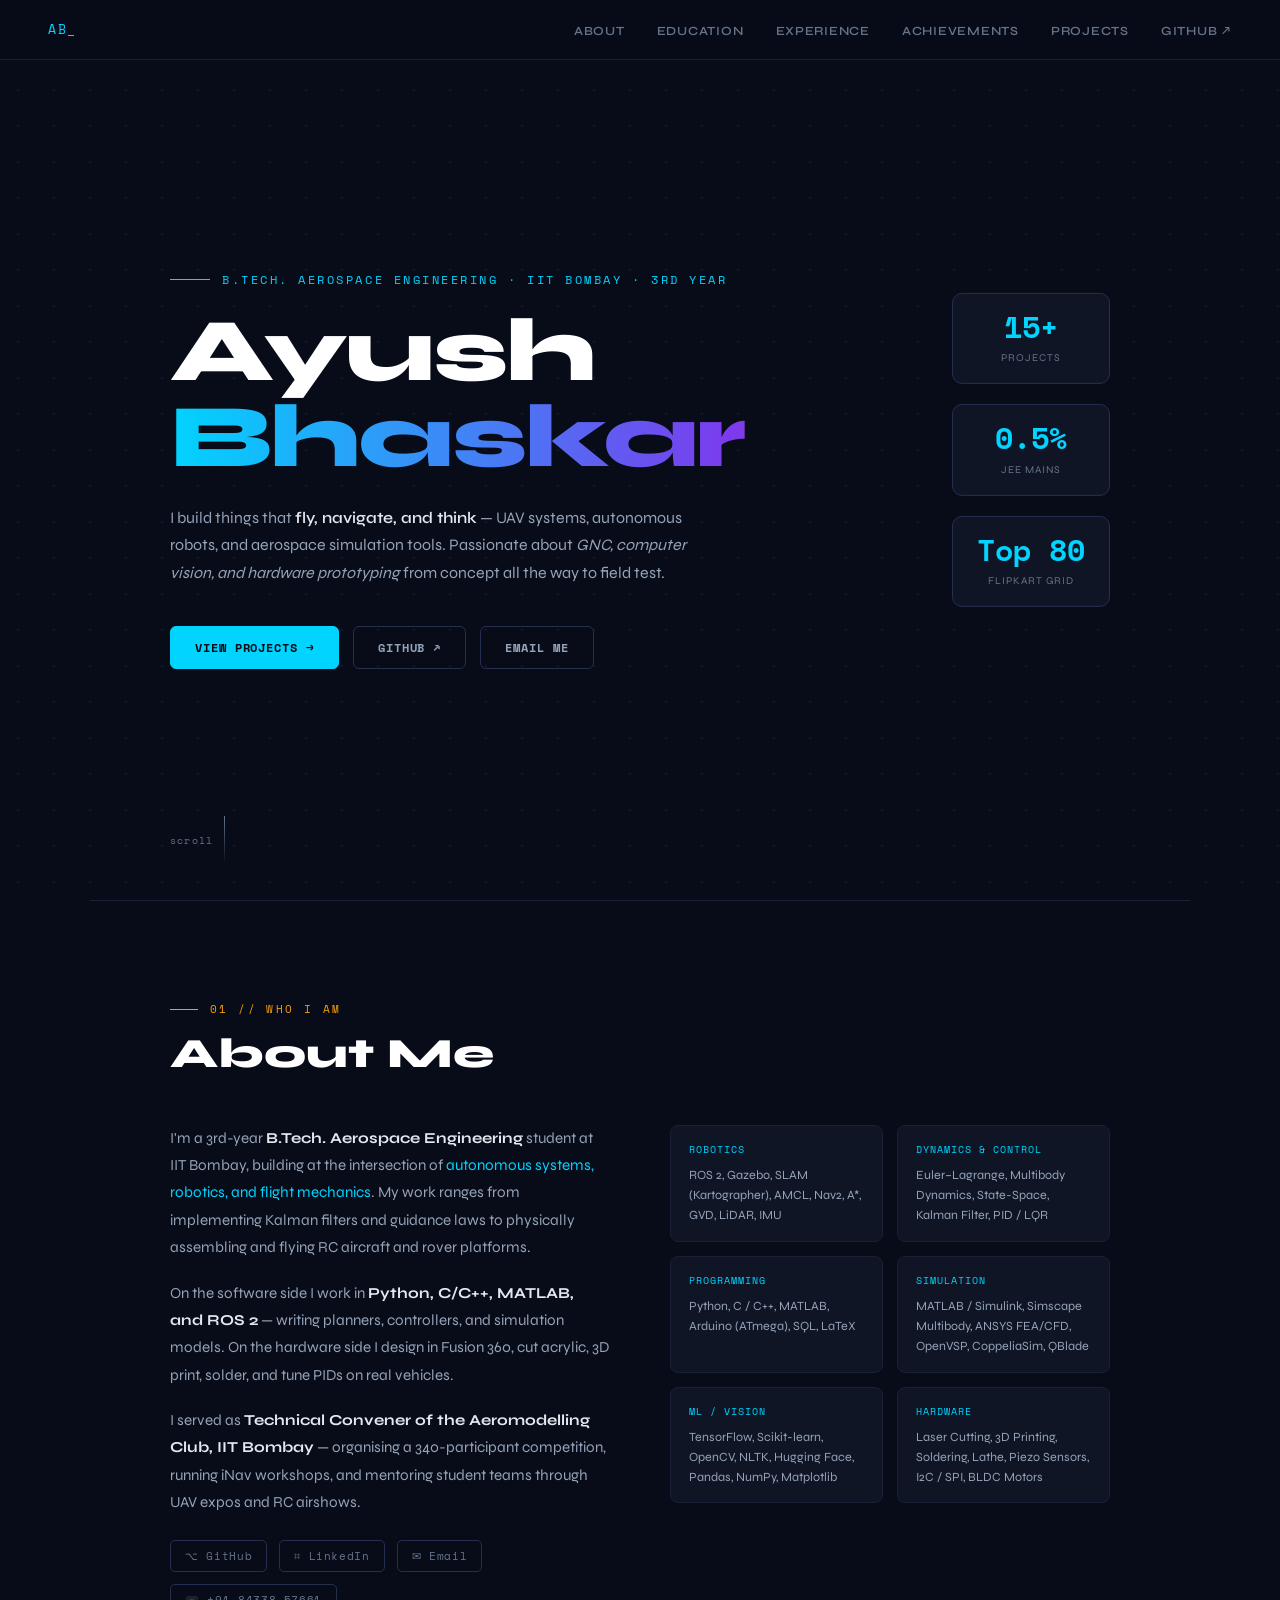
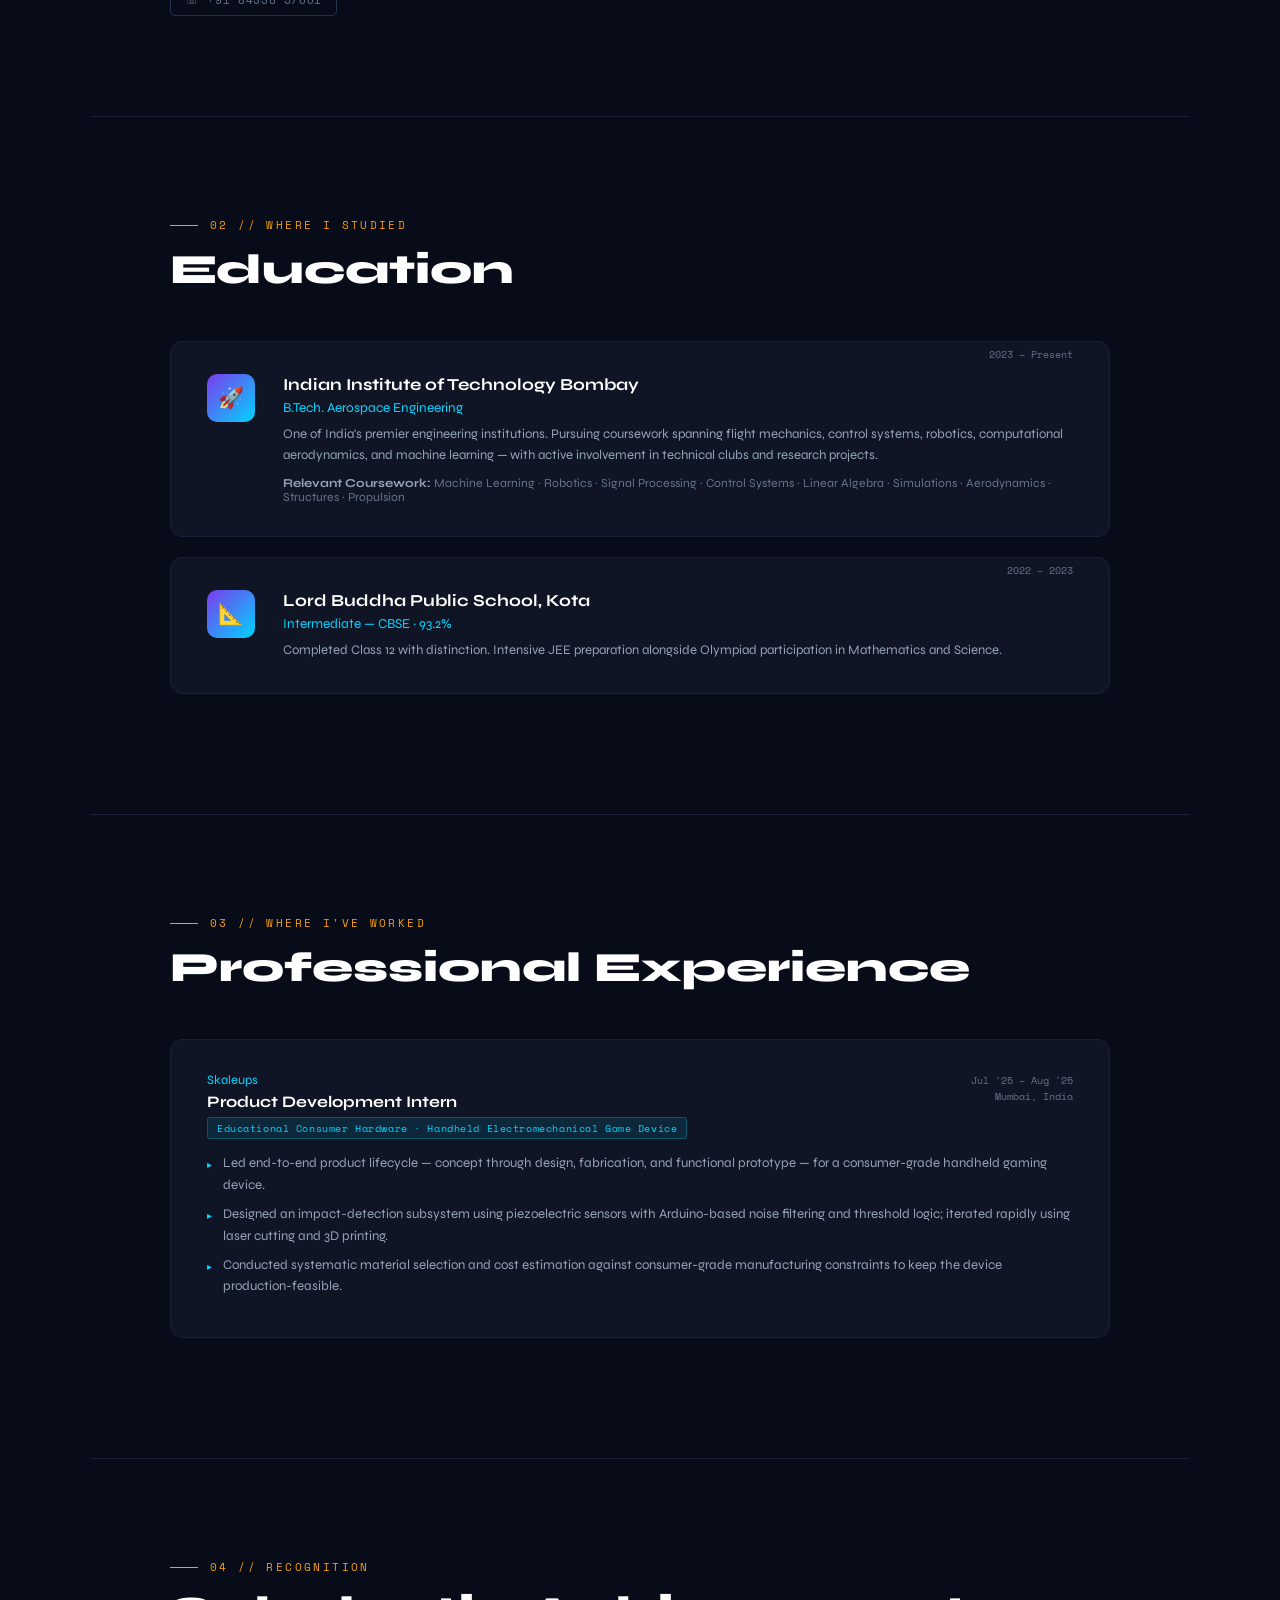
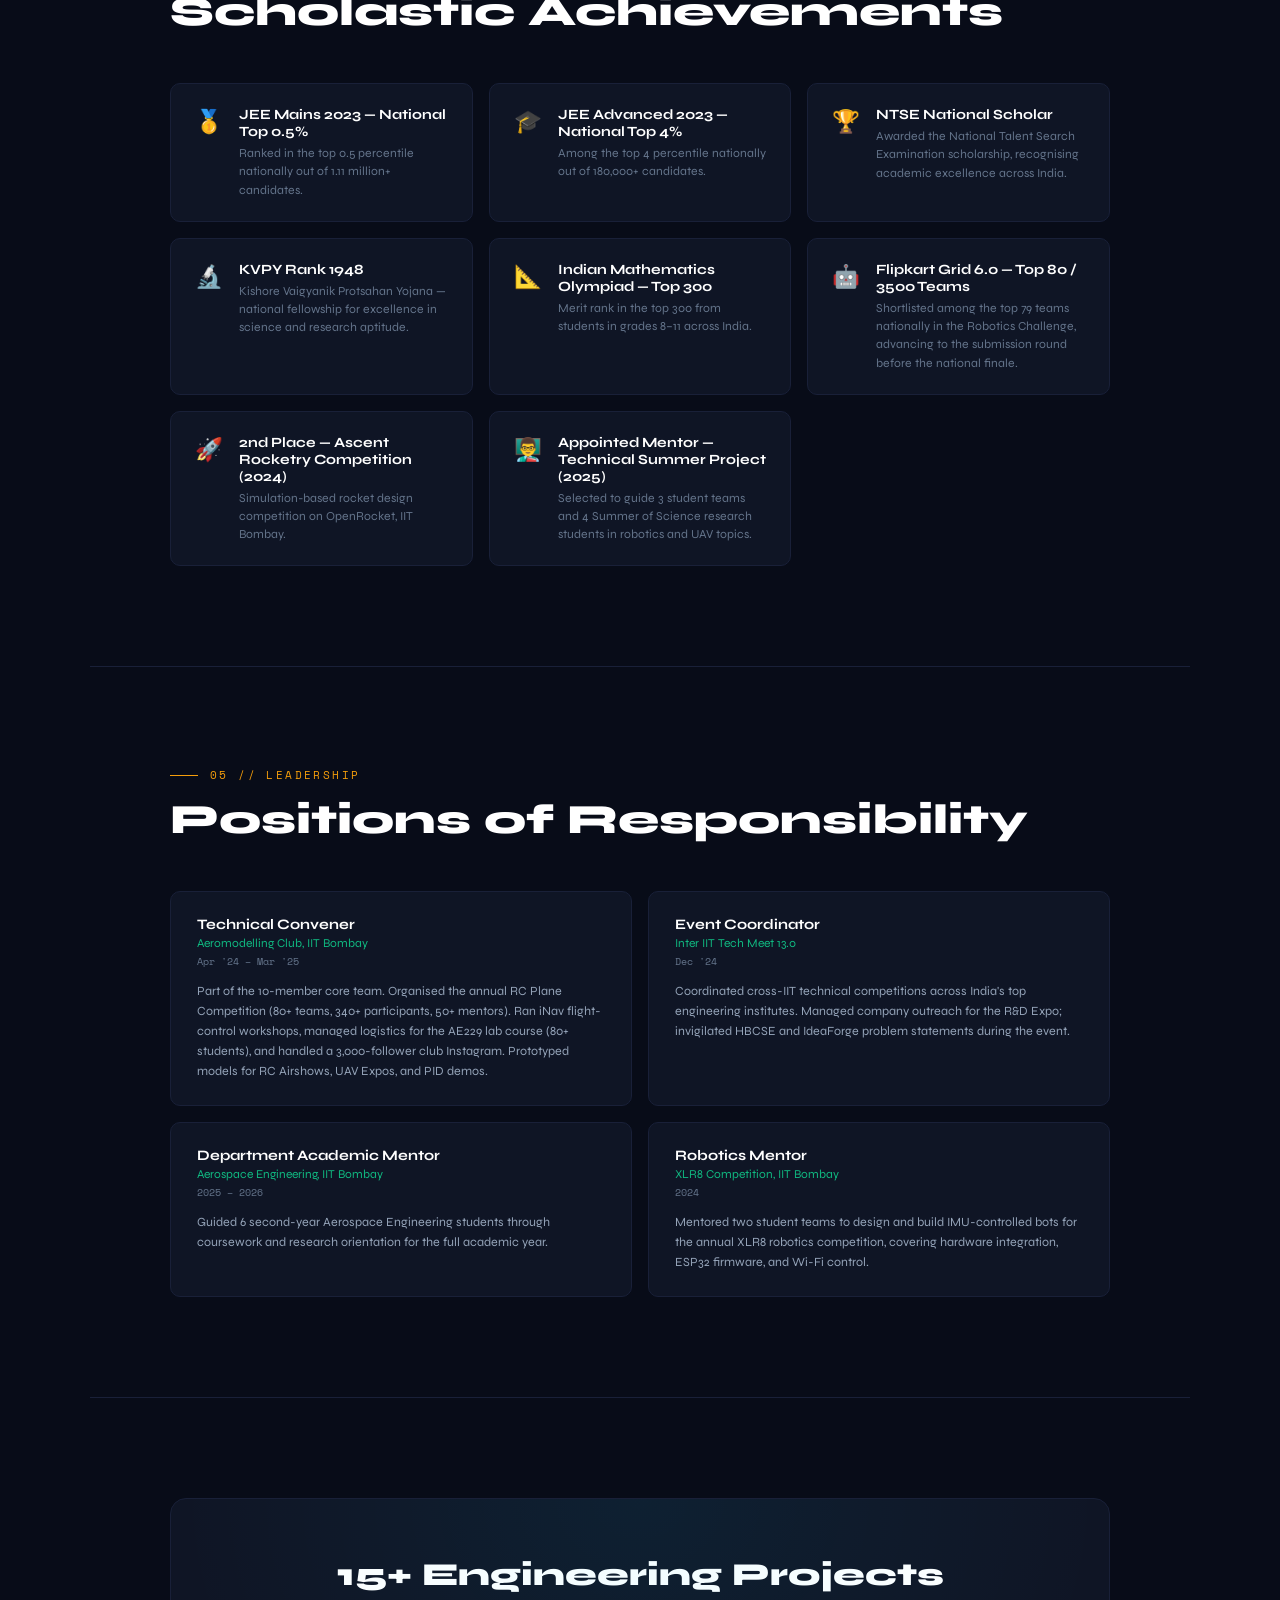
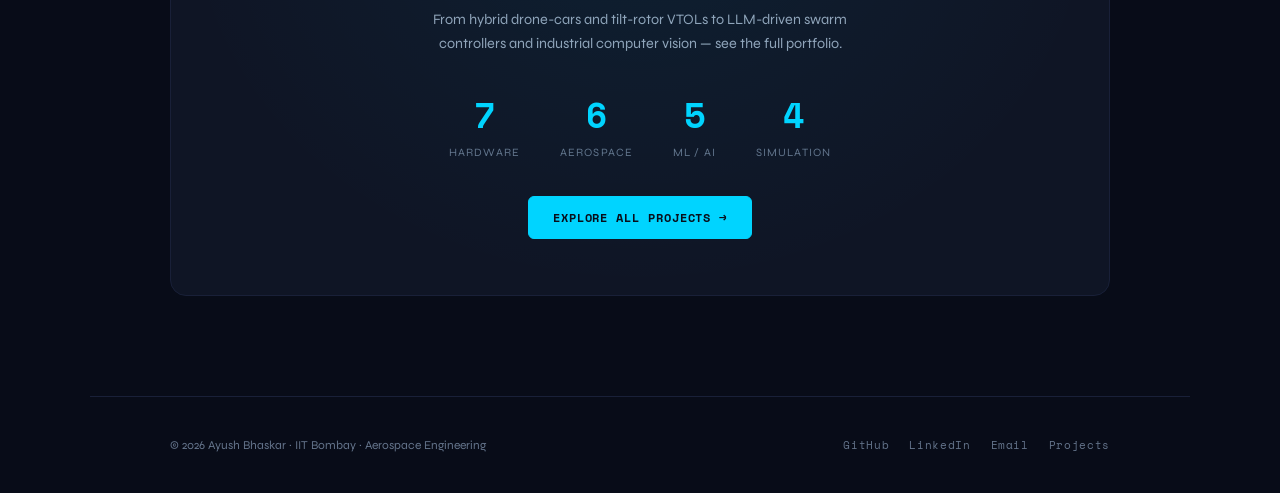
==== commit 68b4fa50: "Update print statement from 'Hello' to 'Goodbye'" ====
--- a/index.html
+++ b/index.html
@@ -3,873 +3,710 @@
 <head>
     <meta charset="UTF-8">
     <meta name="viewport" content="width=device-width, initial-scale=1.0">
-    <title>Projects — Ayush Bhaskar</title>
-    <link href="https://fonts.googleapis.com/css2?family=Space+Mono:wght@400;700&family=Syne:wght@400;600;700;800&display=swap" rel="stylesheet">
+    <title>Ayush Bhaskar — Aerospace Engineer & Roboticist</title>
+    <link href="https://fonts.googleapis.com/css2?family=Space+Mono:ital,wght@0,400;0,700;1,400&family=Syne:wght@400;500;600;700;800&display=swap" rel="stylesheet">
     <style>
         :root {
-            --bg: #0a0f1e;
-            --surface: #0f1629;
-            --border: #1e2d4a;
-            --accent: #00d4ff;
-            --accent2: #7c3aed;
-            --accent3: #f59e0b;
-            --text: #e2e8f0;
-            --muted: #64748b;
-            --card-bg: #111827;
-        }
-
-        * { margin: 0; padding: 0; box-sizing: border-box; }
-
+            --bg:       #080c18;
+            --surface:  #0d1224;
+            --border:   #192038;
+            --border2:  #253050;
+            --accent:   #00d4ff;
+            --accent2:  #7c3aed;
+            --accent3:  #f59e0b;
+            --green:    #10b981;
+            --text:     #e2e8f0;
+            --muted:    #64748b;
+            --muted2:   #94a3b8;
+            --card:     #0f1525;
+        }
+        *, *::before, *::after { margin: 0; padding: 0; box-sizing: border-box; }
         html { scroll-behavior: smooth; }
 
         body {
             font-family: 'Syne', sans-serif;
-            background-color: var(--bg);
+            background: var(--bg);
             color: var(--text);
-            min-height: 100vh;
-            padding: 0;
-        }
-
-        /* ── grid background ── */
+            overflow-x: hidden;
+        }
+
+        /* ── dot grid bg ── */
         body::before {
             content: '';
-            position: fixed;
-            inset: 0;
-            background-image:
-                linear-gradient(var(--border) 1px, transparent 1px),
-                linear-gradient(90deg, var(--border) 1px, transparent 1px);
-            background-size: 60px 60px;
-            opacity: 0.3;
+            position: fixed; inset: 0; z-index: 0;
+            background-image: radial-gradient(circle, #1e2d4a 1px, transparent 1px);
+            background-size: 36px 36px;
+            opacity: 0.35;
             pointer-events: none;
-            z-index: 0;
-        }
-
-        /* ── header ── */
-        .site-header {
-            position: sticky;
-            top: 0;
-            z-index: 100;
-            background: rgba(10,15,30,0.85);
-            backdrop-filter: blur(12px);
+        }
+
+        /* ─────────────────────── NAV ─────────────────────── */
+        nav {
+            position: fixed; top: 0; left: 0; right: 0; z-index: 200;
+            display: flex; justify-content: space-between; align-items: center;
+            padding: 0 48px;
+            height: 60px;
+            background: rgba(8,12,24,0.82);
+            backdrop-filter: blur(16px);
             border-bottom: 1px solid var(--border);
-            padding: 16px 40px;
-            display: flex;
-            justify-content: space-between;
-            align-items: center;
-        }
-
-        .site-header .logo {
+        }
+        .nav-logo {
             font-family: 'Space Mono', monospace;
-            font-size: 0.85rem;
+            font-size: 0.8rem;
             color: var(--accent);
-            letter-spacing: 0.08em;
-        }
-
-        .site-header nav {
-            display: flex;
-            gap: 28px;
-        }
-
-        .site-header nav a {
-            font-size: 0.8rem;
-            font-weight: 600;
-            color: var(--muted);
+            letter-spacing: 0.12em;
             text-decoration: none;
-            letter-spacing: 0.06em;
-            text-transform: uppercase;
+        }
+        .nav-links { display: flex; gap: 32px; list-style: none; }
+        .nav-links a {
+            font-size: 0.78rem; font-weight: 600;
+            color: var(--muted); text-decoration: none;
+            letter-spacing: 0.06em; text-transform: uppercase;
             transition: color 0.2s;
         }
-
-        .site-header nav a:hover { color: var(--accent); }
-
-        /* ── hero ── */
-        .hero {
-            position: relative;
-            z-index: 1;
-            text-align: center;
-            padding: 80px 20px 60px;
-        }
-
-        .hero-label {
+        .nav-links a:hover { color: var(--accent); }
+
+        /* ─────────────────────── HERO ─────────────────────── */
+        #hero {
+            position: relative; z-index: 1;
+            min-height: 100vh;
+            display: flex; flex-direction: column;
+            justify-content: center;
+            padding: 100px 80px 60px;
+            max-width: 1100px; margin: 0 auto;
+        }
+        .hero-pre {
             font-family: 'Space Mono', monospace;
-            font-size: 0.75rem;
-            color: var(--accent);
-            letter-spacing: 0.2em;
-            text-transform: uppercase;
-            margin-bottom: 16px;
-        }
-
-        .hero h1 {
-            font-size: clamp(2.5rem, 6vw, 4.5rem);
-            font-weight: 800;
-            line-height: 1.05;
-            background: linear-gradient(135deg, #fff 30%, var(--accent) 100%);
-            -webkit-background-clip: text;
-            -webkit-text-fill-color: transparent;
+            font-size: 0.72rem; color: var(--accent);
+            letter-spacing: 0.22em; text-transform: uppercase;
+            margin-bottom: 20px;
+            display: flex; align-items: center; gap: 12px;
+        }
+        .hero-pre::before {
+            content: '';
+            display: inline-block; width: 40px; height: 1px;
+            background: var(--accent);
+        }
+        .hero-name {
+            font-size: clamp(3.2rem, 7vw, 6rem);
+            font-weight: 800; line-height: 0.96;
+            letter-spacing: -0.02em;
+            margin-bottom: 24px;
+        }
+        .hero-name .line1 { color: #fff; display: block; }
+        .hero-name .line2 {
+            display: block;
+            background: linear-gradient(90deg, var(--accent) 0%, var(--accent2) 60%, var(--accent3) 100%);
+            -webkit-background-clip: text; -webkit-text-fill-color: transparent;
             background-clip: text;
-            margin-bottom: 18px;
-        }
-
-        .hero p {
-            color: var(--muted);
-            max-width: 540px;
-            margin: 0 auto;
-            font-size: 1rem;
-            line-height: 1.7;
-        }
-
-        /* ── filter tabs ── */
-        .filter-bar {
-            position: relative;
-            z-index: 1;
-            display: flex;
-            flex-wrap: wrap;
-            gap: 10px;
-            justify-content: center;
-            padding: 0 20px 48px;
-        }
-
-        .filter-btn {
-            font-family: 'Space Mono', monospace;
-            font-size: 0.7rem;
-            padding: 7px 18px;
-            border-radius: 4px;
-            border: 1px solid var(--border);
-            background: transparent;
-            color: var(--muted);
-            cursor: pointer;
-            letter-spacing: 0.08em;
-            text-transform: uppercase;
-            transition: all 0.2s;
-        }
-
-        .filter-btn:hover, .filter-btn.active {
-            background: var(--accent);
-            color: var(--bg);
-            border-color: var(--accent);
-        }
-
-        /* ── main grid ── */
-        .projects-grid {
-            position: relative;
-            z-index: 1;
-            display: grid;
-            grid-template-columns: repeat(auto-fill, minmax(360px, 1fr));
-            gap: 24px;
-            max-width: 1300px;
-            margin: 0 auto;
-            padding: 0 28px 80px;
-        }
-
-        /* ── project card ── */
-        .card {
-            background: var(--card-bg);
-            border: 1px solid var(--border);
-            border-radius: 12px;
-            padding: 28px;
-            display: flex;
-            flex-direction: column;
-            gap: 14px;
-            transition: border-color 0.25s, transform 0.25s, box-shadow 0.25s;
-            position: relative;
-            overflow: hidden;
-        }
-
-        .card::before {
-            content: '';
-            position: absolute;
-            top: 0; left: 0; right: 0;
-            height: 3px;
-            background: linear-gradient(90deg, var(--accent), var(--accent2));
-            opacity: 0;
-            transition: opacity 0.25s;
-        }
-
-        .card:hover {
-            border-color: var(--accent);
-            transform: translateY(-4px);
-            box-shadow: 0 16px 48px rgba(0, 212, 255, 0.1);
-        }
-
-        .card:hover::before { opacity: 1; }
-
-        .card-top {
-            display: flex;
-            align-items: flex-start;
-            justify-content: space-between;
-            gap: 12px;
-        }
-
-        .card-icon {
-            width: 40px;
-            height: 40px;
-            border-radius: 8px;
-            background: var(--border);
-            display: flex;
-            align-items: center;
-            justify-content: center;
-            font-size: 1.1rem;
-            flex-shrink: 0;
-        }
-
-        .card-meta {
-            display: flex;
-            flex-direction: column;
-            align-items: flex-end;
-            gap: 6px;
-        }
-
-        .card-date {
-            font-family: 'Space Mono', monospace;
-            font-size: 0.65rem;
-            color: var(--muted);
-            letter-spacing: 0.05em;
-        }
-
-        .card-tag {
-            font-family: 'Space Mono', monospace;
-            font-size: 0.6rem;
-            padding: 3px 9px;
-            border-radius: 3px;
-            letter-spacing: 0.05em;
-            text-transform: uppercase;
-            font-weight: 700;
-        }
-
-        .tag-hardware  { background: rgba(245,158,11,0.15); color: var(--accent3); border: 1px solid rgba(245,158,11,0.3); }
-        .tag-ml        { background: rgba(124,58,237,0.15); color: #a78bfa; border: 1px solid rgba(124,58,237,0.3); }
-        .tag-software  { background: rgba(0,212,255,0.1);  color: var(--accent); border: 1px solid rgba(0,212,255,0.3); }
-        .tag-aerospace { background: rgba(16,185,129,0.12); color: #34d399; border: 1px solid rgba(16,185,129,0.3); }
-        .tag-simulation{ background: rgba(239,68,68,0.12); color: #f87171; border: 1px solid rgba(239,68,68,0.3); }
-        .tag-research  { background: rgba(99,102,241,0.12); color: #818cf8; border: 1px solid rgba(99,102,241,0.3); }
-
-        .card h2 {
-            font-size: 1.1rem;
-            font-weight: 700;
-            color: #fff;
-            line-height: 1.3;
-        }
-
-        .card h3 {
-            font-size: 0.78rem;
-            font-weight: 600;
-            color: var(--accent);
-            text-transform: uppercase;
-            letter-spacing: 0.08em;
-        }
-
-        .card p {
-            font-size: 0.875rem;
-            color: var(--muted);
-            line-height: 1.65;
-            flex: 1;
-        }
-
-        .card-bullets {
-            list-style: none;
-            display: flex;
-            flex-direction: column;
-            gap: 6px;
-        }
-
-        .card-bullets li {
-            font-size: 0.8rem;
-            color: #94a3b8;
-            padding-left: 14px;
-            position: relative;
-            line-height: 1.5;
-        }
-
-        .card-bullets li::before {
-            content: '▸';
-            position: absolute;
-            left: 0;
-            color: var(--accent);
-            font-size: 0.65rem;
-            top: 2px;
-        }
-
-        .card-footer {
-            display: flex;
-            gap: 10px;
-            margin-top: 6px;
-            flex-wrap: wrap;
-        }
-
+        }
+        .hero-tagline {
+            font-size: 1rem; color: var(--muted2); line-height: 1.7;
+            max-width: 560px; margin-bottom: 40px;
+        }
+        .hero-tagline strong { color: var(--text); font-weight: 600; }
+        .hero-cta { display: flex; gap: 14px; flex-wrap: wrap; }
         .btn {
             font-family: 'Space Mono', monospace;
-            font-size: 0.68rem;
-            padding: 8px 16px;
-            border-radius: 6px;
-            text-decoration: none;
+            font-size: 0.72rem; font-weight: 700;
+            padding: 12px 24px; border-radius: 6px;
+            text-decoration: none; letter-spacing: 0.08em; text-transform: uppercase;
+            transition: all 0.2s; display: inline-flex; align-items: center; gap: 8px;
+        }
+        .btn-primary { background: var(--accent); color: var(--bg); border: 1px solid var(--accent); }
+        .btn-primary:hover { background: #00b8d9; border-color: #00b8d9; }
+        .btn-ghost { background: transparent; color: var(--muted2); border: 1px solid var(--border2); }
+        .btn-ghost:hover { color: var(--text); border-color: var(--muted2); }
+
+        /* floating stats */
+        .hero-stats {
+            position: absolute; right: 80px; top: 50%; transform: translateY(-50%);
+            display: flex; flex-direction: column; gap: 20px;
+        }
+        .stat-pill {
+            background: var(--card); border: 1px solid var(--border2);
+            border-radius: 10px; padding: 18px 24px;
+            text-align: center; min-width: 130px;
+        }
+        .stat-pill .num {
+            font-size: 1.9rem; font-weight: 800; color: var(--accent);
+            font-family: 'Space Mono', monospace; line-height: 1;
+            display: block; margin-bottom: 4px;
+        }
+        .stat-pill .label {
+            font-size: 0.65rem; color: var(--muted);
+            letter-spacing: 0.1em; text-transform: uppercase;
+        }
+
+        /* scroll hint */
+        .scroll-hint {
+            position: absolute; bottom: 36px; left: 80px;
+            font-family: 'Space Mono', monospace;
+            font-size: 0.65rem; color: var(--muted); letter-spacing: 0.12em;
+            display: flex; align-items: center; gap: 10px;
+        }
+        .scroll-hint::after {
+            content: ''; display: block;
+            width: 1px; height: 48px;
+            background: linear-gradient(to bottom, var(--muted), transparent);
+        }
+
+        /* ─────────────────────── SECTIONS ─────────────────────── */
+        section { position: relative; z-index: 1; }
+        .section-inner {
+            max-width: 1100px; margin: 0 auto;
+            padding: 100px 80px;
+        }
+        .section-label {
+            font-family: 'Space Mono', monospace;
+            font-size: 0.68rem; color: var(--accent3);
+            letter-spacing: 0.22em; text-transform: uppercase;
+            margin-bottom: 14px;
+            display: flex; align-items: center; gap: 12px;
+        }
+        .section-label::before {
+            content: ''; display: inline-block;
+            width: 28px; height: 1px; background: var(--accent3);
+        }
+        .section-title {
+            font-size: clamp(1.8rem, 3.5vw, 2.6rem);
+            font-weight: 800; color: #fff; margin-bottom: 48px;
+            line-height: 1.1;
+        }
+        .divider {
+            border: none; border-top: 1px solid var(--border);
+            max-width: 1100px; margin: 0 auto;
+        }
+
+        /* ─────────────────────── ABOUT ─────────────────────── */
+        .about-grid {
+            display: grid; grid-template-columns: 1fr 1fr;
+            gap: 60px; align-items: start;
+        }
+        .about-text p {
+            font-size: 0.95rem; color: var(--muted2);
+            line-height: 1.8; margin-bottom: 18px;
+        }
+        .about-text p strong { color: var(--text); }
+        .about-text p em { color: var(--accent); font-style: normal; }
+        .about-links { display: flex; gap: 12px; margin-top: 24px; flex-wrap: wrap; }
+        .icon-link {
+            display: flex; align-items: center; gap: 7px;
+            font-family: 'Space Mono', monospace; font-size: 0.68rem;
+            color: var(--muted); text-decoration: none; letter-spacing: 0.06em;
+            padding: 7px 14px; border: 1px solid var(--border2); border-radius: 5px;
+            transition: all 0.2s;
+        }
+        .icon-link:hover { color: var(--accent); border-color: var(--accent); }
+
+        /* skills grid */
+        .skills-grid {
+            display: grid; grid-template-columns: 1fr 1fr;
+            gap: 14px;
+        }
+        .skill-block {
+            background: var(--card); border: 1px solid var(--border);
+            border-radius: 8px; padding: 16px 18px;
+            transition: border-color 0.2s;
+        }
+        .skill-block:hover { border-color: var(--border2); }
+        .skill-block .sk-label {
+            font-family: 'Space Mono', monospace; font-size: 0.62rem;
+            color: var(--accent); letter-spacing: 0.1em; text-transform: uppercase;
+            margin-bottom: 8px;
+        }
+        .skill-block .sk-items {
+            font-size: 0.78rem; color: var(--muted2); line-height: 1.6;
+        }
+
+        /* ─────────────────────── EDUCATION ─────────────────────── */
+        .edu-card {
+            background: var(--card); border: 1px solid var(--border);
+            border-radius: 12px; padding: 32px 36px;
+            display: flex; gap: 28px; align-items: flex-start;
+            margin-bottom: 20px;
+            transition: border-color 0.25s, transform 0.25s;
+        }
+        .edu-card:hover { border-color: var(--accent); transform: translateX(4px); }
+        .edu-icon {
+            width: 48px; height: 48px; border-radius: 10px;
+            background: linear-gradient(135deg, var(--accent2), var(--accent));
+            display: flex; align-items: center; justify-content: center;
+            font-size: 1.3rem; flex-shrink: 0;
+        }
+        .edu-body { flex: 1; }
+        .edu-body h3 { font-size: 1.05rem; font-weight: 700; color: #fff; margin-bottom: 4px; }
+        .edu-body .degree { font-size: 0.85rem; color: var(--accent); margin-bottom: 8px; }
+        .edu-body .period {
+            font-family: 'Space Mono', monospace; font-size: 0.65rem;
+            color: var(--muted); float: right; margin-top: -28px;
+        }
+        .edu-body p { font-size: 0.82rem; color: var(--muted2); line-height: 1.6; }
+        .edu-body .coursework {
+            margin-top: 10px; font-size: 0.76rem; color: var(--muted);
+        }
+        .edu-body .coursework strong { color: var(--muted2); }
+
+        /* ─────────────────────── EXPERIENCE ─────────────────────── */
+        .exp-card {
+            background: var(--card); border: 1px solid var(--border);
+            border-radius: 12px; padding: 32px 36px;
+            margin-bottom: 20px; position: relative; overflow: hidden;
+            transition: border-color 0.25s, transform 0.25s;
+        }
+        .exp-card::before {
+            content: ''; position: absolute; left: 0; top: 0; bottom: 0;
+            width: 3px;
+            background: linear-gradient(to bottom, var(--accent), var(--accent2));
+            opacity: 0; transition: opacity 0.25s;
+        }
+        .exp-card:hover { border-color: var(--border2); transform: translateX(4px); }
+        .exp-card:hover::before { opacity: 1; }
+        .exp-head {
+            display: flex; justify-content: space-between;
+            align-items: flex-start; gap: 16px; margin-bottom: 6px;
+            flex-wrap: wrap;
+        }
+        .exp-head h3 { font-size: 1rem; font-weight: 700; color: #fff; }
+        .exp-head .company {
+            font-size: 0.8rem; color: var(--accent); margin-bottom: 4px;
+        }
+        .exp-head .period {
+            font-family: 'Space Mono', monospace; font-size: 0.65rem;
+            color: var(--muted); text-align: right; flex-shrink: 0;
+        }
+        .exp-tag {
+            display: inline-block; font-family: 'Space Mono', monospace;
+            font-size: 0.6rem; padding: 3px 9px; border-radius: 3px;
+            background: rgba(0,212,255,0.1); color: var(--accent);
+            border: 1px solid rgba(0,212,255,0.25); margin-bottom: 14px;
             letter-spacing: 0.06em;
-            text-transform: uppercase;
-            font-weight: 700;
-            transition: all 0.2s;
-            display: inline-flex;
-            align-items: center;
-            gap: 6px;
-        }
-
-        .btn-primary {
-            background: var(--accent);
-            color: var(--bg);
-            border: 1px solid var(--accent);
-        }
-
-        .btn-primary:hover {
-            background: #00aacc;
-            border-color: #00aacc;
-        }
-
-        .btn-ghost {
-            background: transparent;
-            color: var(--muted);
-            border: 1px solid var(--border);
-        }
-
-        .btn-ghost:hover {
-            color: var(--text);
-            border-color: var(--muted);
-        }
-
-        .no-link {
-            opacity: 0.4;
-            cursor: default;
-            pointer-events: none;
-        }
-
-        /* ── featured card (spans 2 cols) ── */
-        .card-featured {
-            grid-column: span 2;
-        }
-
-        .card-featured .card-body {
-            display: grid;
-            grid-template-columns: 1fr 1fr;
-            gap: 24px;
-        }
-
-        @media (max-width: 800px) {
-            .card-featured { grid-column: span 1; }
-            .card-featured .card-body { grid-template-columns: 1fr; }
-            .projects-grid { grid-template-columns: 1fr; }
-        }
-
-        /* ── section dividers ── */
-        .section-label {
-            position: relative;
-            z-index: 1;
-            font-family: 'Space Mono', monospace;
-            font-size: 0.7rem;
-            color: var(--accent3);
-            letter-spacing: 0.25em;
-            text-transform: uppercase;
-            text-align: center;
-            padding: 32px 20px 20px;
-        }
-
-        .section-label::before, .section-label::after {
-            content: '──────';
-            margin: 0 16px;
-            color: var(--border);
-        }
-
-        /* ── footer ── */
+        }
+        .exp-bullets { list-style: none; }
+        .exp-bullets li {
+            font-size: 0.83rem; color: var(--muted2); padding-left: 16px;
+            position: relative; line-height: 1.65; margin-bottom: 7px;
+        }
+        .exp-bullets li::before {
+            content: '▸'; position: absolute; left: 0;
+            color: var(--accent); font-size: 0.65rem; top: 3px;
+        }
+
+        /* ─────────────────────── ACHIEVEMENTS ─────────────────────── */
+        .ach-grid {
+            display: grid; grid-template-columns: repeat(auto-fill, minmax(300px, 1fr));
+            gap: 16px;
+        }
+        .ach-card {
+            background: var(--card); border: 1px solid var(--border);
+            border-radius: 10px; padding: 22px 24px;
+            display: flex; gap: 16px; align-items: flex-start;
+            transition: border-color 0.2s, transform 0.2s;
+        }
+        .ach-card:hover { border-color: var(--accent3); transform: translateY(-3px); }
+        .ach-icon { font-size: 1.4rem; flex-shrink: 0; margin-top: 2px; }
+        .ach-body h4 { font-size: 0.88rem; font-weight: 700; color: #fff; margin-bottom: 4px; }
+        .ach-body p { font-size: 0.76rem; color: var(--muted); line-height: 1.5; }
+
+        /* ─────────────────────── RESPONSIBILITIES ─────────────────────── */
+        .resp-grid { display: grid; grid-template-columns: 1fr 1fr; gap: 16px; }
+        .resp-card {
+            background: var(--card); border: 1px solid var(--border);
+            border-radius: 10px; padding: 24px 26px;
+            transition: border-color 0.2s;
+        }
+        .resp-card:hover { border-color: var(--green); }
+        .resp-card .role { font-size: 0.9rem; font-weight: 700; color: #fff; margin-bottom: 3px; }
+        .resp-card .org {
+            font-size: 0.75rem; color: var(--green); margin-bottom: 4px;
+        }
+        .resp-card .rperiod {
+            font-family: 'Space Mono', monospace; font-size: 0.62rem;
+            color: var(--muted); margin-bottom: 12px; display: block;
+        }
+        .resp-card p { font-size: 0.78rem; color: var(--muted2); line-height: 1.6; }
+
+        /* ─────────────────────── PROJECTS TEASER ─────────────────────── */
+        .proj-teaser {
+            background: var(--card); border: 1px solid var(--border);
+            border-radius: 16px; padding: 56px;
+            text-align: center; position: relative; overflow: hidden;
+        }
+        .proj-teaser::before {
+            content: '';
+            position: absolute; inset: 0;
+            background: radial-gradient(ellipse at 50% 0%, rgba(0,212,255,0.06) 0%, transparent 70%);
+        }
+        .proj-teaser h2 { font-size: 2rem; font-weight: 800; color: #fff; margin-bottom: 14px; }
+        .proj-teaser p { font-size: 0.9rem; color: var(--muted2); max-width: 480px; margin: 0 auto 32px; line-height: 1.7; }
+        .proj-count {
+            display: flex; gap: 40px; justify-content: center;
+            margin-bottom: 36px; flex-wrap: wrap;
+        }
+        .proj-count .pc { text-align: center; }
+        .proj-count .pc .n {
+            font-size: 2.2rem; font-weight: 800;
+            font-family: 'Space Mono', monospace; color: var(--accent); display: block;
+        }
+        .proj-count .pc .l { font-size: 0.7rem; color: var(--muted); text-transform: uppercase; letter-spacing: 0.1em; }
+
+        /* ─────────────────────── FOOTER ─────────────────────── */
         footer {
-            position: relative;
-            z-index: 1;
-            text-align: center;
-            padding: 40px 20px;
+            position: relative; z-index: 1;
             border-top: 1px solid var(--border);
-            color: var(--muted);
-            font-size: 0.85rem;
-        }
-
-        footer a {
-            color: var(--accent);
-            text-decoration: none;
-            font-family: 'Space Mono', monospace;
-            font-size: 0.75rem;
-        }
-
-        footer a:hover { text-decoration: underline; }
-
-        /* hide cards when filtered out */
-        .card.hidden { display: none; }
+            padding: 40px 80px;
+            display: flex; justify-content: space-between; align-items: center;
+            max-width: 1100px; margin: 0 auto;
+            flex-wrap: wrap; gap: 16px;
+        }
+        footer p { font-size: 0.75rem; color: var(--muted); }
+        footer .footer-links { display: flex; gap: 20px; }
+        footer .footer-links a {
+            font-family: 'Space Mono', monospace; font-size: 0.68rem;
+            color: var(--muted); text-decoration: none; letter-spacing: 0.06em;
+            transition: color 0.2s;
+        }
+        footer .footer-links a:hover { color: var(--accent); }
+
+        /* ─────────────────────── RESPONSIVE ─────────────────────── */
+        @media (max-width: 900px) {
+            nav { padding: 0 24px; }
+            #hero { padding: 90px 28px 60px; }
+            .hero-stats { display: none; }
+            .section-inner { padding: 72px 28px; }
+            .about-grid { grid-template-columns: 1fr; gap: 40px; }
+            .skills-grid { grid-template-columns: 1fr; }
+            .resp-grid { grid-template-columns: 1fr; }
+            .scroll-hint { left: 28px; }
+            footer { padding: 32px 28px; }
+            .proj-teaser { padding: 36px 28px; }
+        }
+
+        /* ─────────────────────── ANIMATIONS ─────────────────────── */
+        .fade-up {
+            opacity: 0; transform: translateY(28px);
+            transition: opacity 0.55s ease, transform 0.55s ease;
+        }
+        .fade-up.visible { opacity: 1; transform: translateY(0); }
     </style>
 </head>
 <body>
 
-<header class="site-header">
-    <div class="logo">AB / Projects</div>
-    <nav>
-        <a href="index.html">Home</a>
-        <a href="#" style="color:var(--accent)">Projects</a>
-        <a href="https://github.com/IITIANAyush" target="_blank">GitHub ↗</a>
-    </nav>
-</header>
-
-<section class="hero">
-    <div class="hero-label">// portfolio.projects</div>
-    <h1>Engineering Projects</h1>
-    <p>Robotics · Aerospace · ML/AI · Software — built at IIT Bombay and beyond.</p>
+<!-- ══ NAV ══ -->
+<nav>
+    <a class="nav-logo" href="#">AB_</a>
+    <ul class="nav-links">
+        <li><a href="#about">About</a></li>
+        <li><a href="#education">Education</a></li>
+        <li><a href="#experience">Experience</a></li>
+        <li><a href="#achievements">Achievements</a></li>
+        <li><a href="projects.html">Projects</a></li>
+        <li><a href="https://github.com/IITIANAyush" target="_blank">GitHub ↗</a></li>
+    </ul>
+</nav>
+
+<!-- ══ HERO ══ -->
+<div id="hero">
+    <p class="hero-pre">B.Tech. Aerospace Engineering · IIT Bombay · 3rd Year</p>
+    <h1 class="hero-name">
+        <span class="line1">Ayush</span>
+        <span class="line2">Bhaskar</span>
+    </h1>
+    <p class="hero-tagline">
+        I build things that <strong>fly, navigate, and think</strong> — UAV systems, autonomous robots, and aerospace simulation tools.
+        Passionate about <em>GNC, computer vision, and hardware prototyping</em> from concept all the way to field test.
+    </p>
+    <div class="hero-cta">
+        <a class="btn btn-primary" href="projects.html">View Projects →</a>
+        <a class="btn btn-ghost" href="https://github.com/IITIANAyush" target="_blank">GitHub ↗</a>
+        <a class="btn btn-ghost" href="mailto:bhaskarayush2005@gmail.com">Email Me</a>
+    </div>
+
+    <div class="hero-stats">
+        <div class="stat-pill">
+            <span class="num">15+</span>
+            <span class="label">Projects</span>
+        </div>
+        <div class="stat-pill">
+            <span class="num">0.5%</span>
+            <span class="label">JEE Mains</span>
+        </div>
+        <div class="stat-pill">
+            <span class="num">Top 80</span>
+            <span class="label">Flipkart Grid</span>
+        </div>
+    </div>
+
+    <div class="scroll-hint">scroll</div>
+</div>
+
+<hr class="divider">
+
+<!-- ══ ABOUT ══ -->
+<section id="about">
+    <div class="section-inner">
+        <p class="section-label fade-up">01 // Who I am</p>
+        <h2 class="section-title fade-up">About Me</h2>
+
+        <div class="about-grid">
+            <div class="about-text fade-up">
+                <p>
+                    I'm a 3rd-year <strong>B.Tech. Aerospace Engineering</strong> student at IIT Bombay, building at the intersection of <em>autonomous systems, robotics, and flight mechanics</em>. My work ranges from implementing Kalman filters and guidance laws to physically assembling and flying RC aircraft and rover platforms.
+                </p>
+                <p>
+                    On the software side I work in <strong>Python, C/C++, MATLAB, and ROS 2</strong> — writing planners, controllers, and simulation models. On the hardware side I design in Fusion 360, cut acrylic, 3D print, solder, and tune PIDs on real vehicles.
+                </p>
+                <p>
+                    I served as <strong>Technical Convener of the Aeromodelling Club, IIT Bombay</strong> — organising a 340-participant competition, running iNav workshops, and mentoring student teams through UAV expos and RC airshows.
+                </p>
+                <div class="about-links">
+                    <a class="icon-link" href="https://github.com/IITIANAyush" target="_blank">⌥ GitHub</a>
+                    <a class="icon-link" href="https://www.linkedin.com/in/ayush-bhaskar-iitb" target="_blank">⌗ LinkedIn</a>
+                    <a class="icon-link" href="mailto:bhaskarayush2005@gmail.com">✉ Email</a>
+                    <a class="icon-link" href="tel:+918433857661">☏ +91 84338 57661</a>
+                </div>
+            </div>
+
+            <div class="skills-grid fade-up">
+                <div class="skill-block">
+                    <div class="sk-label">Robotics</div>
+                    <div class="sk-items">ROS 2, Gazebo, SLAM (Kartographer), AMCL, Nav2, A*, GVD, LiDAR, IMU</div>
+                </div>
+                <div class="skill-block">
+                    <div class="sk-label">Dynamics & Control</div>
+                    <div class="sk-items">Euler–Lagrange, Multibody Dynamics, State-Space, Kalman Filter, PID / LQR</div>
+                </div>
+                <div class="skill-block">
+                    <div class="sk-label">Programming</div>
+                    <div class="sk-items">Python, C / C++, MATLAB, Arduino (ATmega), SQL, LaTeX</div>
+                </div>
+                <div class="skill-block">
+                    <div class="sk-label">Simulation</div>
+                    <div class="sk-items">MATLAB / Simulink, Simscape Multibody, ANSYS FEA/CFD, OpenVSP, CoppeliaSim, QBlade</div>
+                </div>
+                <div class="skill-block">
+                    <div class="sk-label">ML / Vision</div>
+                    <div class="sk-items">TensorFlow, Scikit-learn, OpenCV, NLTK, Hugging Face, Pandas, NumPy, Matplotlib</div>
+                </div>
+                <div class="skill-block">
+                    <div class="sk-label">Hardware</div>
+                    <div class="sk-items">Laser Cutting, 3D Printing, Soldering, Lathe, Piezo Sensors, I2C / SPI, BLDC Motors</div>
+                </div>
+            </div>
+        </div>
+    </div>
 </section>
 
-<div class="filter-bar">
-    <button class="filter-btn active" data-filter="all">All</button>
-    <button class="filter-btn" data-filter="hardware">Hardware</button>
-    <button class="filter-btn" data-filter="aerospace">Aerospace</button>
-    <button class="filter-btn" data-filter="simulation">Simulation</button>
-    <button class="filter-btn" data-filter="ml">ML / AI</button>
-    <button class="filter-btn" data-filter="software">Software</button>
-    <button class="filter-btn" data-filter="research">Research</button>
-</div>
-
-<div class="projects-grid">
-
-    <!-- ═══════════════════════════════════════════════
-         RECENT / 2025–26
-    ═══════════════════════════════════════════════ -->
-
-    <!-- CLT MATLAB -->
-    <div class="card" data-category="simulation research" id="clt">
-        <div class="card-top">
-            <div class="card-icon">🧱</div>
-            <div class="card-meta">
-                <span class="card-date">Jan '26 – Feb '26</span>
-                <span class="card-tag tag-simulation">Simulation</span>
-            </div>
-        </div>
-        <h3>Structures / Composites</h3>
-        <h2>Classical Lamination Theory — MATLAB</h2>
-        <p>Full CLT implementation for multi-layer composite laminates: ABD matrix assembly, stress/strain analysis, and failure prediction across arbitrary ply orientations.</p>
-        <ul class="card-bullets">
-            <li>Computes extensional (A), coupling (B), and bending (D) stiffness matrices</li>
-            <li>Supports angle-ply, cross-ply, quasi-isotropic and custom stacking sequences</li>
-            <li>Generates stress/strain distributions through laminate thickness</li>
-        </ul>
-        <div class="card-footer">
-            <a class="btn btn-primary" href="https://github.com/IITIANAyush/Classical_Lamination_Theory_CLT_MATLAB_Implementation" target="_blank">⇢ GitHub Repo</a>
-        </div>
-    </div>
-
-    <!-- Navigation Guidance Estimation -->
-    <div class="card" data-category="simulation research" id="nav-guidance">
-        <div class="card-top">
-            <div class="card-icon">🎯</div>
-            <div class="card-meta">
-                <span class="card-date">Jan '26 – Feb '26</span>
-                <span class="card-tag tag-research">Research</span>
-            </div>
-        </div>
-        <h3>GNC / Controls</h3>
-        <h2>Navigation, Guidance & Estimation Algorithms</h2>
-        <p>Implementation and analysis of state estimation and missile guidance laws — Kalman Filters (EKF/UKF) and Deviated Pursuit guidance in Python/Jupyter.</p>
-        <ul class="card-bullets">
-            <li>Extended & Unscented Kalman Filter for nonlinear state estimation</li>
-            <li>Deviated Pursuit and proportional navigation guidance laws</li>
-            <li>Monte-Carlo simulation of trajectory uncertainty envelopes</li>
-        </ul>
-        <div class="card-footer">
-            <a class="btn btn-primary" href="https://github.com/IITIANAyush/navigation-guidance-estimation-algorithms" target="_blank">⇢ GitHub Repo</a>
-        </div>
-    </div>
-
-    <!-- ROS Gazebo -->
-    <div class="card" data-category="simulation software" id="ros-gazebo">
-        <div class="card-top">
-            <div class="card-icon">🤖</div>
-            <div class="card-meta">
-                <span class="card-date">Jan '26 – Feb '26</span>
-                <span class="card-tag tag-simulation">Simulation</span>
-            </div>
-        </div>
-        <h3>Robotics / Path Planning</h3>
-        <h2>ROS 2 + Gazebo Path Planning Simulations</h2>
-        <p>ROS 2 / Gazebo-based simulations testing A* and Generalized Voronoi Diagram (GVD) algorithms for autonomous path generation and robot following.</p>
-        <ul class="card-bullets">
-            <li>A* search on occupancy grid maps with dynamic obstacle support</li>
-            <li>GVD skeleton extraction for safer path corridors</li>
-            <li>Full sim loop: world spawn → planning → robot navigation</li>
-        </ul>
-        <div class="card-footer">
-            <a class="btn btn-primary" href="https://github.com/IITIANAyush/ROS_Gazebo_based_Simulations" target="_blank">⇢ GitHub Repo</a>
-        </div>
-    </div>
-
-    <!-- Gas Table Calculator -->
-    <div class="card" data-category="software aerospace" id="gas-table">
-        <div class="card-top">
-            <div class="card-icon">💨</div>
-            <div class="card-meta">
-                <span class="card-date">Jan '26 – Feb '26</span>
-                <span class="card-tag tag-software">Software</span>
-            </div>
-        </div>
-        <h3>Aerospace / Compressible Flow</h3>
-        <h2>Gas Dynamics Table Calculator</h2>
-        <p>Modular Python calculator implementing isentropic, normal shock, and oblique shock relations with weak/strong solution branches and a numerical θ–β–M solver.</p>
-        <ul class="card-bullets">
-            <li>Isentropic flow relations (P/P₀, T/T₀, A/A*) for arbitrary Mach</li>
-            <li>Normal and oblique shock solvers with both wave-angle branches</li>
-            <li>Interactive CLI + importable library interface</li>
-        </ul>
-        <div class="card-footer">
-            <a class="btn btn-primary" href="https://github.com/IITIANAyush/Gas-Table-Calculator" target="_blank">⇢ GitHub Repo</a>
-        </div>
-    </div>
-
-    <!-- Fully Actuated Drone -->
-    <div class="card" data-category="aerospace simulation" id="fa-drone">
-        <div class="card-top">
-            <div class="card-icon">🚁</div>
-            <div class="card-meta">
-                <span class="card-date">Jan '26</span>
-                <span class="card-tag tag-aerospace">Aerospace</span>
-            </div>
-        </div>
-        <h3>UAV / Controls</h3>
-        <h2>Fully Actuated Drone via Thrust Vectoring — MATLAB</h2>
-        <p>MATLAB simulation of a fully-actuated thrust-vectoring quadrotor achieving independent 6-DOF force and torque control — decoupled position and attitude.</p>
-        <ul class="card-bullets">
-            <li>Thrust-vectoring geometry enables forces in all 6 degrees of freedom</li>
-            <li>Nonlinear dynamic model + geometric controller implementation</li>
-            <li>Comparative sim: over-actuated vs standard quadrotor trajectories</li>
-        </ul>
-        <div class="card-footer">
-            <a class="btn btn-primary" href="https://github.com/IITIANAyush/fully_actuated_drone_via_thrust_vectoring" target="_blank">⇢ GitHub Repo</a>
-        </div>
-    </div>
-
-    <!-- Tilt Rotor VTOL -->
-    <div class="card" data-category="aerospace simulation" id="vtol">
-        <div class="card-top">
-            <div class="card-icon">✈️</div>
-            <div class="card-meta">
-                <span class="card-date">Jan '26</span>
-                <span class="card-tag tag-aerospace">Aerospace</span>
-            </div>
-        </div>
-        <h3>UAV / Analytical Model</h3>
-        <h2>Tilt-Rotor Fixed-Wing VTOL — Analytical Model</h2>
-        <p>Analytical model of a tilt-rotor fixed-wing VTOL aircraft capturing transition dynamics between hover and forward flight modes.</p>
-        <ul class="card-bullets">
-            <li>Rigid-body equations of motion for hybrid hover/cruise flight</li>
-            <li>Transition corridor analysis — rotor tilt angle vs airspeed</li>
-            <li>Power and efficiency comparison across flight phases</li>
-        </ul>
-        <div class="card-footer">
-            <a class="btn btn-primary" href="https://github.com/IITIANAyush/tilt_rotor_vtol" target="_blank">⇢ GitHub Repo</a>
-        </div>
-    </div>
-
-    <!-- Thin Airfoil Theory -->
-    <div class="card" data-category="aerospace simulation" id="airfoil">
-        <div class="card-top">
-            <div class="card-icon">🪃</div>
-            <div class="card-meta">
-                <span class="card-date">Jan '26</span>
-                <span class="card-tag tag-aerospace">Aerospace</span>
-            </div>
-        </div>
-        <h3>Aerodynamics</h3>
-        <h2>Thin Airfoil Theory Simulation Toolkit</h2>
-        <p>Python/Jupyter toolkit implementing TAT: lift curves, camber behavior, velocity fields, and circulation for NACA and custom airfoil profiles.</p>
-        <ul class="card-bullets">
-            <li>NACA 4/5-series and arbitrary camber-line analysis</li>
-            <li>Lift coefficient vs AoA with moment coefficient computation</li>
-            <li>Interactive velocity field and streamline visualization</li>
-        </ul>
-        <div class="card-footer">
-            <a class="btn btn-primary" href="https://github.com/IITIANAyush/Thin-Airfoil-Theory-based-simulations" target="_blank">⇢ GitHub Repo</a>
-        </div>
-    </div>
-
-    <!-- Thickness Estimation Software ← INDUSTRIAL PROJECT -->
-    <div class="card card-featured" data-category="software ml" id="thickness">
-        <div class="card-top">
-            <div class="card-icon">📏</div>
-            <div class="card-meta">
-                <span class="card-date">2025</span>
-                <span class="card-tag tag-ml">Industrial · ML</span>
-            </div>
-        </div>
-        <h3>Industrial Computer Vision</h3>
-        <h2>Thickness Estimation Software</h2>
-        <div class="card-body">
-            <div>
-                <p>Industrial-grade software for non-contact thickness measurement using computer vision and machine learning. Designed for real-time deployment on production lines with sub-millimeter accuracy requirements.</p>
-                <ul class="card-bullets" style="margin-top:12px">
-                    <li>Real-time thickness estimation from camera feed using CV pipeline</li>
-                    <li>Calibration module for camera-to-physical-unit mapping</li>
-                    <li>Edge detection and surface profile extraction via OpenCV</li>
-                </ul>
-            </div>
-            <div>
-                <ul class="card-bullets">
-                    <li>ML-based correction for lighting variance and surface reflectance</li>
-                    <li>GUI dashboard for live readouts, alerting, and logging</li>
-                    <li>Exportable measurement data for quality-control integration</li>
-                    <li>Designed to industrial accuracy standards for production deployment</li>
-                </ul>
-            </div>
-        </div>
-        <div class="card-footer">
-            <a class="btn btn-ghost no-link" href="#">⇢ Private / Proprietary</a>
-        </div>
-    </div>
-
-    <!-- DabbaXMobile -->
-    <div class="card" data-category="software" id="dabba">
-        <div class="card-top">
-            <div class="card-icon">📱</div>
-            <div class="card-meta">
-                <span class="card-date">Nov '25</span>
-                <span class="card-tag tag-software">Software</span>
-            </div>
-        </div>
-        <h3>App Development</h3>
-        <h2>DabbaXMobile</h2>
-        <p>Mobile-facing TypeScript application — full-stack development project exploring food-delivery or tiffin-service logistics domain.</p>
-        <ul class="card-bullets">
-            <li>TypeScript-first frontend and backend architecture</li>
-            <li>REST API integration for real-time order management</li>
-        </ul>
-        <div class="card-footer">
-            <a class="btn btn-primary" href="https://github.com/IITIANAyush/Dabbaxmobile" target="_blank">⇢ GitHub Repo</a>
-        </div>
-    </div>
-
-    <!-- Learning ML -->
-    <div class="card" data-category="ml research" id="learning-ml">
-        <div class="card-top">
-            <div class="card-icon">🧠</div>
-            <div class="card-meta">
-                <span class="card-date">2025 – Ongoing</span>
-                <span class="card-tag tag-ml">ML / DL</span>
-            </div>
-        </div>
-        <h3>Machine Learning</h3>
-        <h2>ML & Deep Learning Explorations</h2>
-        <p>Self-learning repository implementing diverse ML and deep learning ideas — from classic algorithms to neural architectures on real-world datasets.</p>
-        <ul class="card-bullets">
-            <li>Supervised, unsupervised, and reinforcement learning experiments</li>
-            <li>CNN, RNN, and Transformer implementations from scratch</li>
-            <li>Dataset wrangling and end-to-end training pipelines</li>
-        </ul>
-        <div class="card-footer">
-            <a class="btn btn-primary" href="https://github.com/IITIANAyush/Learning_ML" target="_blank">⇢ GitHub Repo</a>
-        </div>
-    </div>
-
-    <!-- ═══════════════════════════════════════════════
-         EARLIER PROJECTS
-    ═══════════════════════════════════════════════ -->
-
-    <!-- VAMPIRE -->
-    <div class="card" data-category="hardware" id="VAMPIRE">
-        <div class="card-top">
-            <div class="card-icon">🦇</div>
-            <div class="card-meta">
-                <span class="card-date">Jun '24 – Aug '24</span>
-                <span class="card-tag tag-hardware">Hardware</span>
-            </div>
-        </div>
-        <h3>Hybrid Robotics</h3>
-        <h2>Project VAMPIRE — Hybrid Drone-Car</h2>
-        <p>A hybrid vehicle that reorients its motor arms to switch between quadcopter and ground-car modes — single radio transmitter controls both configurations.</p>
-        <ul class="card-bullets">
-            <li>Fusion 360 CAD with precisely calculated coaxial drive for shared tyre/propeller shaft</li>
-            <li>ATmega microcontrollers with I2C inter-MCU communication for distributed compute</li>
-            <li>MPU6050, servos, BLDCs, and power-distribution board fully integrated</li>
-            <li>Simulated and iterated circuits on TinkerCAD before hardware build</li>
-        </ul>
-        <div class="card-footer">
-            <a class="btn btn-primary" href="https://github.com/IITIANAyush/Proj_vampire_Hybrid_of_Car_and_Drone" target="_blank">⇢ GitHub Repo</a>
-        </div>
-    </div>
-
-    <!-- Smart Vision / Flipkart -->
-    <div class="card" data-category="ml software" id="flipkart">
-        <div class="card-top">
-            <div class="card-icon">👁️</div>
-            <div class="card-meta">
-                <span class="card-date">Jun '24 – Present</span>
-                <span class="card-tag tag-ml">ML / CV</span>
-            </div>
-        </div>
-        <h3>Computer Vision</h3>
-        <h2>Smart Vision — ML Visual Feedback System</h2>
-        <p>Real-time face, object, shape, and manufacturer-brand detection using OpenCV + Tesseract OCR. Top 80 of 3500+ teams — Flipkart Grid 6.0.</p>
-        <ul class="card-bullets">
-            <li>Live webcam or uploaded image/video as unified input pipeline</li>
-            <li>OCR text detection and on-screen overlay for downstream analysis</li>
-            <li>Manufacturer detection model trained on product label dataset</li>
-        </ul>
-        <div class="card-footer">
-            <a class="btn btn-ghost no-link" href="#">⇢ Report / Link Pending</a>
-        </div>
-    </div>
-
-    <!-- RC Plane -->
-    <div class="card" data-category="aerospace hardware" id="rcplane">
-        <div class="card-top">
-            <div class="card-icon">🛩️</div>
-            <div class="card-meta">
-                <span class="card-date">May '24 – Jun '24</span>
-                <span class="card-tag tag-aerospace">Aerospace</span>
-            </div>
-        </div>
-        <h3>Aeromodelling Club</h3>
-        <h2>Remotely Piloted Aircraft System</h2>
-        <p>Designed, manufactured, and flight-tested a stable tapered-wing RC aircraft — CG calculations, tail volume sizing, and Phoenix RC sim training.</p>
-        <ul class="card-bullets">
-            <li>Tapered wing at AR = 6 for structural strength + aerodynamic stability</li>
-            <li>Cockpit, fuselage, and empennage designed with CG and tail-volume math</li>
-            <li>Proficiency in Phoenix RC sim and on-ground ops</li>
-        </ul>
-        <div class="card-footer">
-            <a class="btn btn-ghost no-link" href="#">⇢ Report / Link Pending</a>
-        </div>
-    </div>
-
-    <!-- SOS Microcontroller Research -->
-    <div class="card" data-category="hardware research" id="sos">
-        <div class="card-top">
-            <div class="card-icon">🔬</div>
-            <div class="card-meta">
-                <span class="card-date">May '24 – Jul '24</span>
-                <span class="card-tag tag-research">Research</span>
-            </div>
-        </div>
-        <h3>Summer of Science</h3>
-        <h2>Microcontroller & Microprocessor Research</h2>
-        <p>Deep-dive into ATmega and Raspberry Pi architectures, I2C protocol, sensor integration, and flight-controller schematics — simulated and built real systems.</p>
-        <ul class="card-bullets">
-            <li>I2C multi-device communication on TinkerCAD sim and real hardware</li>
-            <li>Research into flight-controller firmware (Betaflight, ArduPilot schematics)</li>
-            <li>IoT and robotics sensor integration with programmable boards</li>
-        </ul>
-        <div class="card-footer">
-            <a class="btn btn-ghost no-link" href="#">⇢ Report / Link Pending</a>
-        </div>
-    </div>
-
-    <!-- IMU Rover -->
-    <div class="card" data-category="hardware" id="xlr8">
-        <div class="card-top">
-            <div class="card-icon">🚗</div>
-            <div class="card-meta">
-                <span class="card-date">Aug '23</span>
-                <span class="card-tag tag-hardware">Hardware</span>
-            </div>
-        </div>
-        <h3>XLR8 Robotics Club</h3>
-        <h2>IMU-Controlled Rocker-Bogie Rover</h2>
-        <p>Terrain-optimized rocker-bogie rover with an ESP32 + IMU-based joystick controller communicating over Wi-Fi — built for competition.</p>
-        <ul class="card-bullets">
-            <li>ESP01 ↔ ESP32 Wi-Fi link streams joystick IMU tilt data to rover</li>
-            <li>Custom rocker-bogie geometry for stable CoG on uneven terrain</li>
-            <li>Self-contained wireless joystick with onboard IMU + power supply</li>
-        </ul>
-        <div class="card-footer">
-            <a class="btn btn-ghost no-link" href="#">⇢ Report / Link Pending</a>
-        </div>
-    </div>
-
-    <!-- UTM -->
-    <div class="card" data-category="hardware" id="utm">
-        <div class="card-top">
-            <div class="card-icon">⚙️</div>
-            <div class="card-meta">
-                <span class="card-date">Nov '23</span>
-                <span class="card-tag tag-hardware">Hardware</span>
-            </div>
-        </div>
-        <h3>Course Project</h3>
-        <h2>Universal Testing Machine</h2>
-        <p>Mini UTM for tensile strength testing — laser-cut acrylic frame, 3D-printed grips, lead-screw actuation with gear-ratio optimized for maximum torque.</p>
-        <ul class="card-bullets">
-            <li>Laser-cut 3 mm & 5 mm acrylic sheet structural frame</li>
-            <li>3D-printed grip clamps with textured pattern for sample retention</li>
-            <li>Motor + gear ratio selected to maximise lead-screw torque output</li>
-        </ul>
-        <div class="card-footer">
-            <a class="btn btn-ghost no-link" href="#">⇢ Report / Link Pending</a>
-        </div>
-    </div>
-
-    <!-- Intro to ML / NLP -->
-    <div class="card" data-category="ml research" id="intro-ml">
-        <div class="card-top">
-            <div class="card-icon">📊</div>
-            <div class="card-meta">
-                <span class="card-date">Jul '25</span>
-                <span class="card-tag tag-ml">ML / NLP</span>
-            </div>
-        </div>
-        <h3>Machine Learning</h3>
-        <h2>Intro to ML & NLP — Personalised Datasets</h2>
-        <p>Foundational ML and data-science project: modelling, training, and evaluating models on custom-built datasets using standard Python libraries.</p>
-        <ul class="card-bullets">
-            <li>End-to-end pipeline: data collection → pre-processing → training → eval</li>
-            <li>NLP tasks: tokenization, text classification, and sentiment analysis</li>
-            <li>Sklearn, Pandas, Matplotlib, and NLTK toolkit usage</li>
-        </ul>
-        <div class="card-footer">
-            <a class="btn btn-primary" href="https://github.com/IITIANAyush/Intro_to_ML-_and_NLP" target="_blank">⇢ GitHub Repo</a>
-        </div>
-    </div>
-
-</div>
-
+<hr class="divider">
+
+<!-- ══ EDUCATION ══ -->
+<section id="education">
+    <div class="section-inner">
+        <p class="section-label fade-up">02 // Where I studied</p>
+        <h2 class="section-title fade-up">Education</h2>
+
+        <div class="edu-card fade-up">
+            <div class="edu-icon">🚀</div>
+            <div class="edu-body">
+                <span class="period">2023 – Present</span>
+                <h3>Indian Institute of Technology Bombay</h3>
+                <div class="degree">B.Tech. Aerospace Engineering</div>
+                <p>One of India's premier engineering institutions. Pursuing coursework spanning flight mechanics, control systems, robotics, computational aerodynamics, and machine learning — with active involvement in technical clubs and research projects.</p>
+                <div class="coursework">
+                    <strong>Relevant Coursework:</strong> Machine Learning · Robotics · Signal Processing · Control Systems · Linear Algebra · Simulations · Aerodynamics · Structures · Propulsion
+                </div>
+            </div>
+        </div>
+
+        <div class="edu-card fade-up">
+            <div class="edu-icon">📐</div>
+            <div class="edu-body">
+                <span class="period">2022 – 2023</span>
+                <h3>Lord Buddha Public School, Kota</h3>
+                <div class="degree">Intermediate — CBSE · 93.2%</div>
+                <p>Completed Class 12 with distinction. Intensive JEE preparation alongside Olympiad participation in Mathematics and Science.</p>
+            </div>
+        </div>
+    </div>
+</section>
+
+<hr class="divider">
+
+<!-- ══ EXPERIENCE ══ -->
+<section id="experience">
+    <div class="section-inner">
+        <p class="section-label fade-up">03 // Where I've worked</p>
+        <h2 class="section-title fade-up">Professional Experience</h2>
+
+        <div class="exp-card fade-up">
+            <div class="exp-head">
+                <div>
+                    <div class="company">Skaleups</div>
+                    <h3>Product Development Intern</h3>
+                </div>
+                <div class="period">Jul '25 – Aug '25<br>Mumbai, India</div>
+            </div>
+            <span class="exp-tag">Educational Consumer Hardware · Handheld Electromechanical Game Device</span>
+            <ul class="exp-bullets">
+                <li>Led end-to-end product lifecycle — concept through design, fabrication, and functional prototype — for a consumer-grade handheld gaming device.</li>
+                <li>Designed an impact-detection subsystem using piezoelectric sensors with Arduino-based noise filtering and threshold logic; iterated rapidly using laser cutting and 3D printing.</li>
+                <li>Conducted systematic material selection and cost estimation against consumer-grade manufacturing constraints to keep the device production-feasible.</li>
+            </ul>
+        </div>
+    </div>
+</section>
+
+<hr class="divider">
+
+<!-- ══ ACHIEVEMENTS ══ -->
+<section id="achievements">
+    <div class="section-inner">
+        <p class="section-label fade-up">04 // Recognition</p>
+        <h2 class="section-title fade-up">Scholastic Achievements</h2>
+
+        <div class="ach-grid">
+            <div class="ach-card fade-up">
+                <div class="ach-icon">🥇</div>
+                <div class="ach-body">
+                    <h4>JEE Mains 2023 — National Top 0.5%</h4>
+                    <p>Ranked in the top 0.5 percentile nationally out of 1.11 million+ candidates.</p>
+                </div>
+            </div>
+            <div class="ach-card fade-up">
+                <div class="ach-icon">🎓</div>
+                <div class="ach-body">
+                    <h4>JEE Advanced 2023 — National Top 4%</h4>
+                    <p>Among the top 4 percentile nationally out of 180,000+ candidates.</p>
+                </div>
+            </div>
+            <div class="ach-card fade-up">
+                <div class="ach-icon">🏆</div>
+                <div class="ach-body">
+                    <h4>NTSE National Scholar</h4>
+                    <p>Awarded the National Talent Search Examination scholarship, recognising academic excellence across India.</p>
+                </div>
+            </div>
+            <div class="ach-card fade-up">
+                <div class="ach-icon">🔬</div>
+                <div class="ach-body">
+                    <h4>KVPY Rank 1948</h4>
+                    <p>Kishore Vaigyanik Protsahan Yojana — national fellowship for excellence in science and research aptitude.</p>
+                </div>
+            </div>
+            <div class="ach-card fade-up">
+                <div class="ach-icon">📐</div>
+                <div class="ach-body">
+                    <h4>Indian Mathematics Olympiad — Top 300</h4>
+                    <p>Merit rank in the top 300 from students in grades 8–11 across India.</p>
+                </div>
+            </div>
+            <div class="ach-card fade-up">
+                <div class="ach-icon">🤖</div>
+                <div class="ach-body">
+                    <h4>Flipkart Grid 6.0 — Top 80 / 3500 Teams</h4>
+                    <p>Shortlisted among the top 79 teams nationally in the Robotics Challenge, advancing to the submission round before the national finale.</p>
+                </div>
+            </div>
+            <div class="ach-card fade-up">
+                <div class="ach-icon">🚀</div>
+                <div class="ach-body">
+                    <h4>2nd Place — Ascent Rocketry Competition (2024)</h4>
+                    <p>Simulation-based rocket design competition on OpenRocket, IIT Bombay.</p>
+                </div>
+            </div>
+            <div class="ach-card fade-up">
+                <div class="ach-icon">👨‍🏫</div>
+                <div class="ach-body">
+                    <h4>Appointed Mentor — Technical Summer Project (2025)</h4>
+                    <p>Selected to guide 3 student teams and 4 Summer of Science research students in robotics and UAV topics.</p>
+                </div>
+            </div>
+        </div>
+    </div>
+</section>
+
+<hr class="divider">
+
+<!-- ══ RESPONSIBILITIES ══ -->
+<section id="responsibilities">
+    <div class="section-inner">
+        <p class="section-label fade-up">05 // Leadership</p>
+        <h2 class="section-title fade-up">Positions of Responsibility</h2>
+
+        <div class="resp-grid">
+            <div class="resp-card fade-up">
+                <div class="role">Technical Convener</div>
+                <div class="org">Aeromodelling Club, IIT Bombay</div>
+                <span class="rperiod">Apr '24 – Mar '25</span>
+                <p>Part of the 10-member core team. Organised the annual RC Plane Competition (80+ teams, 340+ participants, 50+ mentors). Ran iNav flight-control workshops, managed logistics for the AE229 lab course (80+ students), and handled a 3,000-follower club Instagram. Prototyped models for RC Airshows, UAV Expos, and PID demos.</p>
+            </div>
+            <div class="resp-card fade-up">
+                <div class="role">Event Coordinator</div>
+                <div class="org">Inter IIT Tech Meet 13.0</div>
+                <span class="rperiod">Dec '24</span>
+                <p>Coordinated cross-IIT technical competitions across India's top engineering institutes. Managed company outreach for the R&D Expo; invigilated HBCSE and IdeaForge problem statements during the event.</p>
+            </div>
+            <div class="resp-card fade-up">
+                <div class="role">Department Academic Mentor</div>
+                <div class="org">Aerospace Engineering, IIT Bombay</div>
+                <span class="rperiod">2025 – 2026</span>
+                <p>Guided 6 second-year Aerospace Engineering students through coursework and research orientation for the full academic year.</p>
+            </div>
+            <div class="resp-card fade-up">
+                <div class="role">Robotics Mentor</div>
+                <div class="org">XLR8 Competition, IIT Bombay</div>
+                <span class="rperiod">2024</span>
+                <p>Mentored two student teams to design and build IMU-controlled bots for the annual XLR8 robotics competition, covering hardware integration, ESP32 firmware, and Wi-Fi control.</p>
+            </div>
+        </div>
+    </div>
+</section>
+
+<hr class="divider">
+
+<!-- ══ PROJECTS TEASER ══ -->
+<section id="projects-section">
+    <div class="section-inner">
+        <div class="proj-teaser fade-up">
+            <h2>15+ Engineering Projects</h2>
+            <p>From hybrid drone-cars and tilt-rotor VTOLs to LLM-driven swarm controllers and industrial computer vision — see the full portfolio.</p>
+            <div class="proj-count">
+                <div class="pc"><span class="n">7</span><span class="l">Hardware</span></div>
+                <div class="pc"><span class="n">6</span><span class="l">Aerospace</span></div>
+                <div class="pc"><span class="n">5</span><span class="l">ML / AI</span></div>
+                <div class="pc"><span class="n">4</span><span class="l">Simulation</span></div>
+            </div>
+            <a class="btn btn-primary" href="projects.html">Explore All Projects →</a>
+        </div>
+    </div>
+</section>
+
+<!-- ══ FOOTER ══ -->
 <footer>
-    <p style="margin-bottom:12px; color: var(--muted); font-size:0.8rem;">
-        Some project links are pending upload — check back soon.
-    </p>
-    <a href="index.html">&larr; Back to Main Site</a>
-    &nbsp;&nbsp;|&nbsp;&nbsp;
-    <a href="https://github.com/IITIANAyush" target="_blank">github.com/IITIANAyush ↗</a>
+    <p>© 2026 Ayush Bhaskar · IIT Bombay · Aerospace Engineering</p>
+    <div class="footer-links">
+        <a href="https://github.com/IITIANAyush" target="_blank">GitHub</a>
+        <a href="https://www.linkedin.com/in/ayush-bhaskar-iitb" target="_blank">LinkedIn</a>
+        <a href="mailto:bhaskarayush2005@gmail.com">Email</a>
+        <a href="projects.html">Projects</a>
+    </div>
 </footer>
 
 <script>
-    // ── filter logic ──
-    const btns = document.querySelectorAll('.filter-btn');
-    const cards = document.querySelectorAll('.card');
-
-    btns.forEach(btn => {
-        btn.addEventListener('click', () => {
-            btns.forEach(b => b.classList.remove('active'));
-            btn.classList.add('active');
-            const filter = btn.dataset.filter;
-            cards.forEach(card => {
-                if (filter === 'all') {
-                    card.classList.remove('hidden');
-                } else {
-                    const cats = (card.dataset.category || '').split(' ');
-                    card.classList.toggle('hidden', !cats.includes(filter));
-                }
-            });
-        });
-    });
-
-    // ── staggered reveal on load ──
-    const observer = new IntersectionObserver((entries) => {
-        entries.forEach(entry => {
-            if (entry.isIntersecting) {
-                entry.target.style.opacity = '1';
-                entry.target.style.transform = 'translateY(0)';
+    // scroll-reveal
+    const fadeEls = document.querySelectorAll('.fade-up');
+    const io = new IntersectionObserver((entries) => {
+        entries.forEach((e, i) => {
+            if (e.isIntersecting) {
+                // stagger siblings in same section
+                const siblings = [...e.target.parentElement.querySelectorAll('.fade-up')];
+                const idx = siblings.indexOf(e.target);
+                setTimeout(() => e.target.classList.add('visible'), idx * 80);
+                io.unobserve(e.target);
             }
         });
-    }, { threshold: 0.08 });
-
-    cards.forEach((card, i) => {
-        card.style.opacity = '0';
-        card.style.transform = 'translateY(24px)';
-        card.style.transition = `opacity 0.45s ease ${i * 0.04}s, transform 0.45s ease ${i * 0.04}s, border-color 0.25s, box-shadow 0.25s`;
-        observer.observe(card);
-    });
+    }, { threshold: 0.1 });
+    fadeEls.forEach(el => io.observe(el));
 </script>
 </body>
 </html>
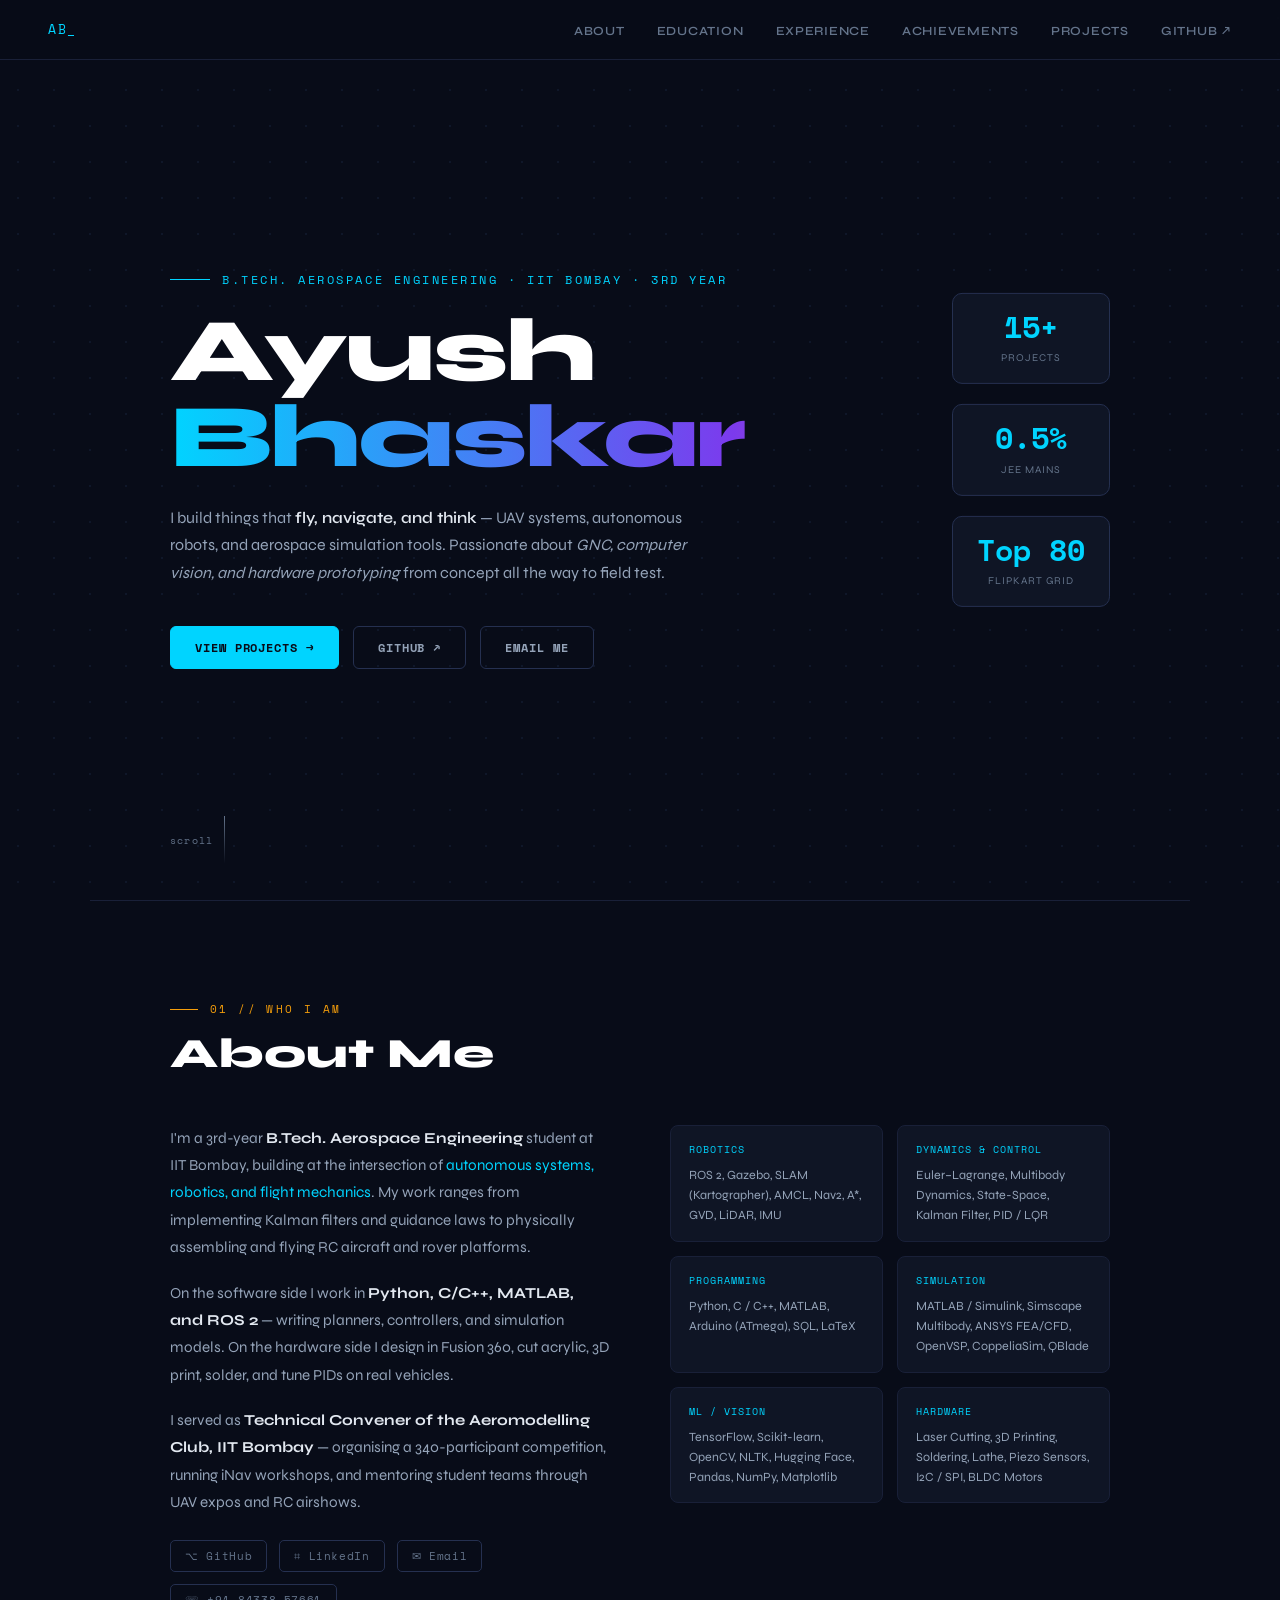
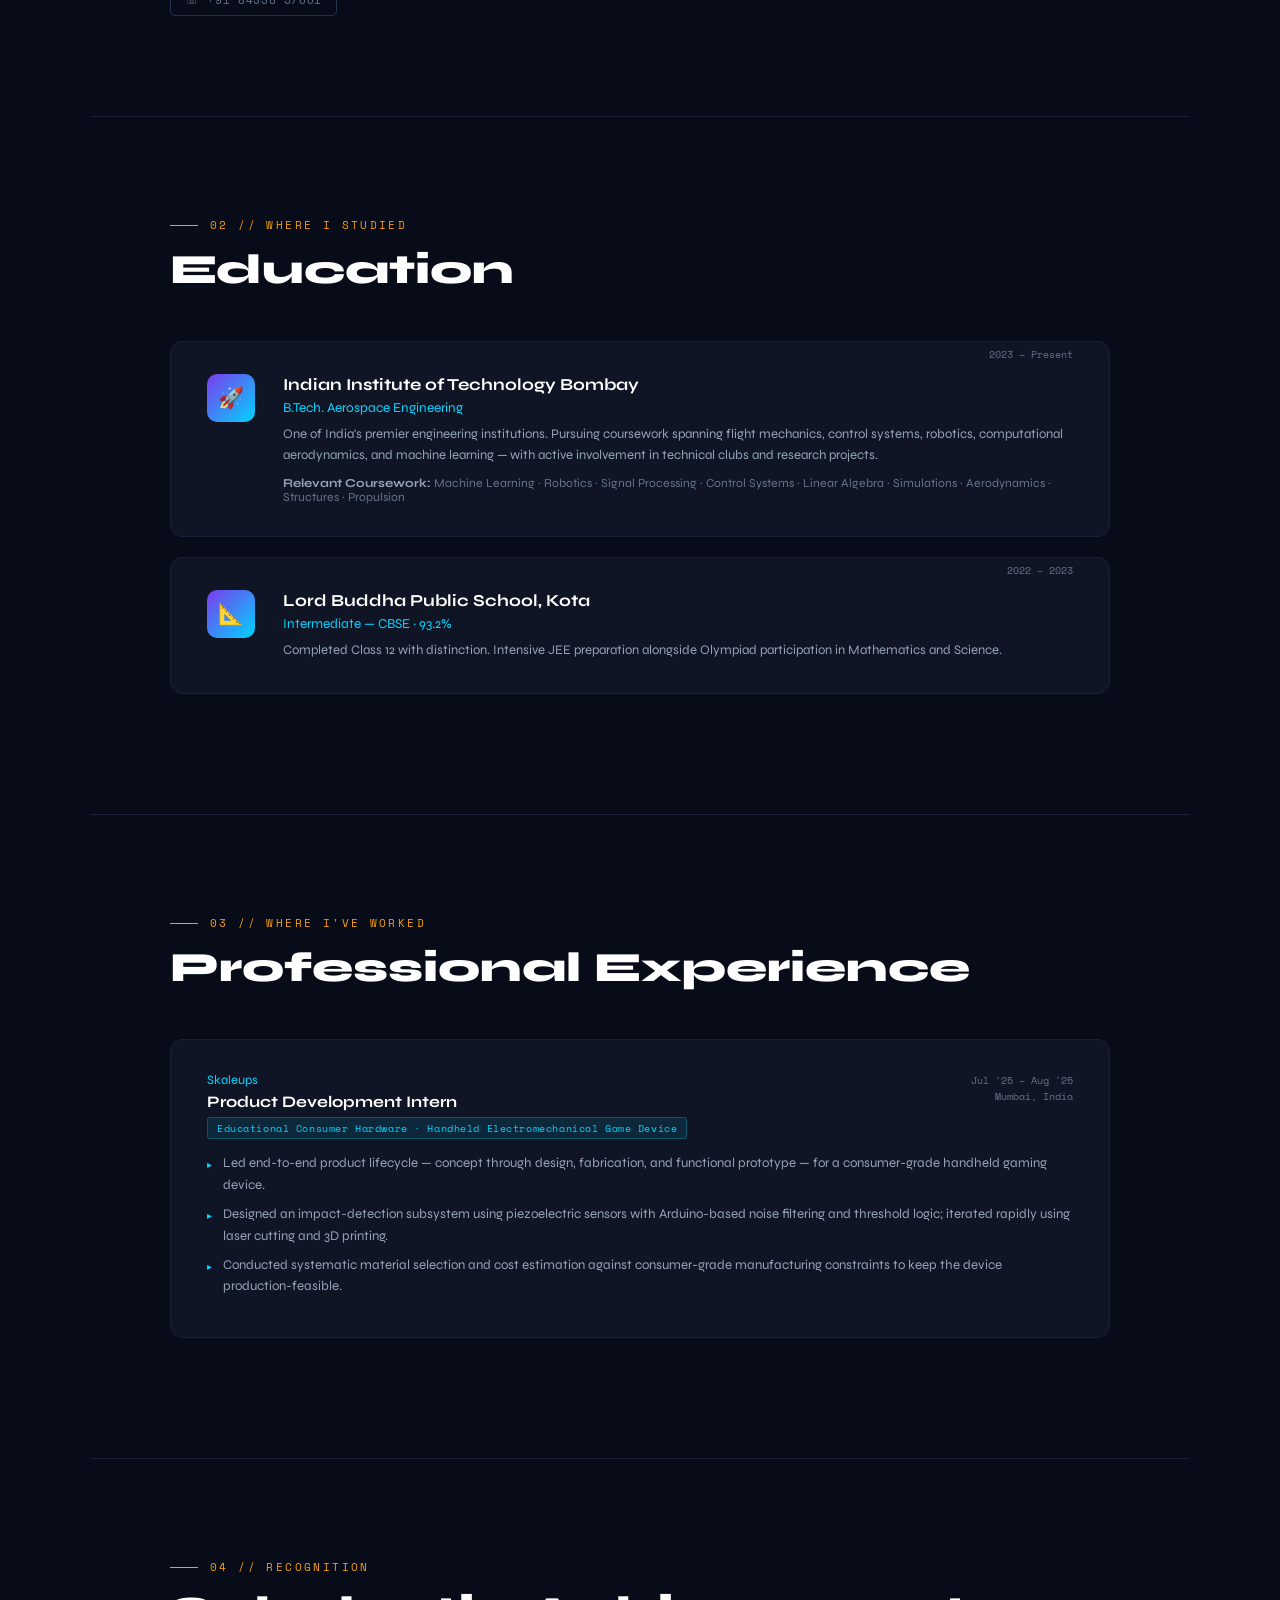
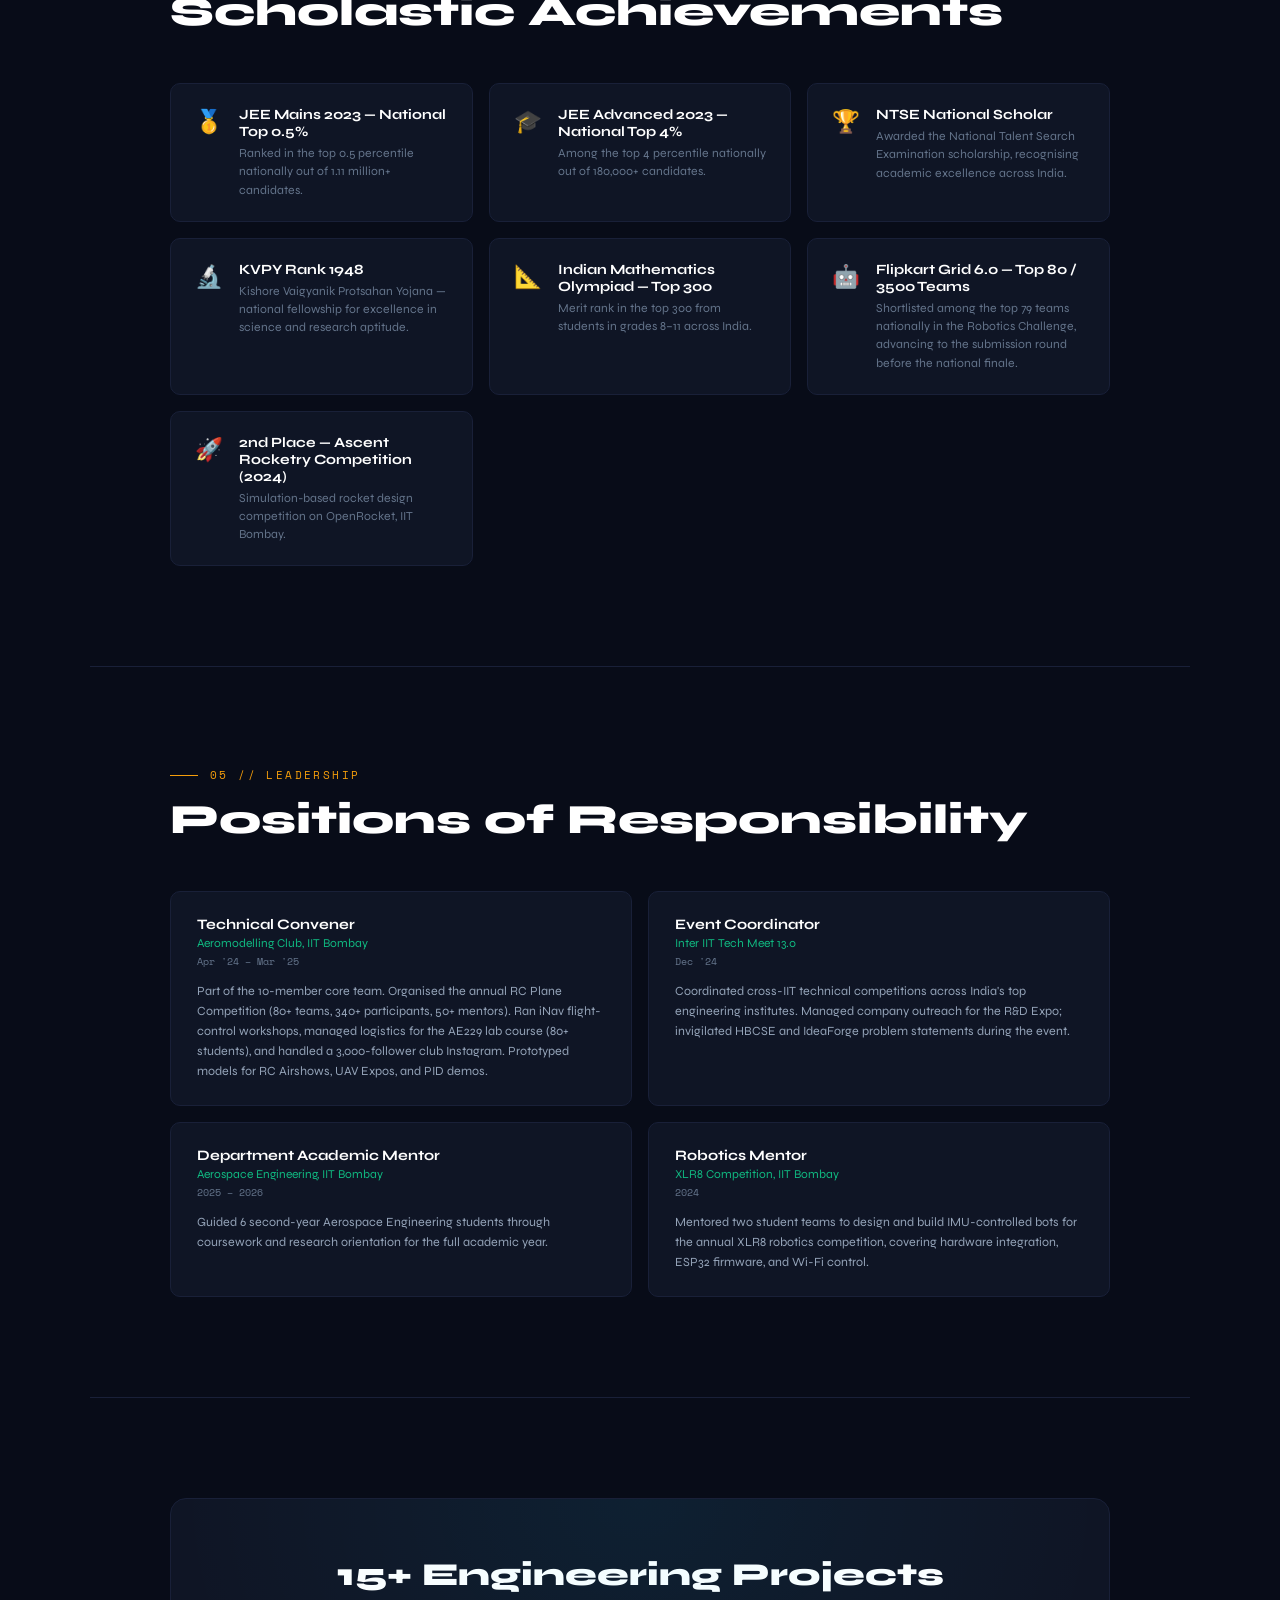
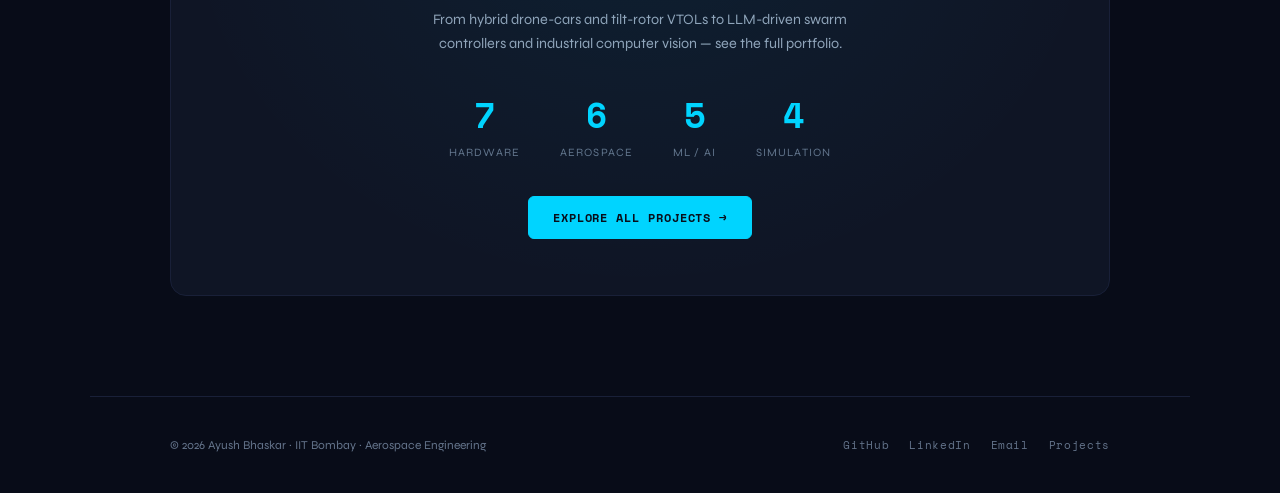
==== commit eaea2286: "Update index.html" ====
--- a/index.html
+++ b/index.html
@@ -676,7 +676,7 @@
                 <div class="pc"><span class="n">5</span><span class="l">ML / AI</span></div>
                 <div class="pc"><span class="n">4</span><span class="l">Simulation</span></div>
             </div>
-            <a class="btn btn-primary" href="projects.html">Explore All Projects →</a>
+            <a class="btn btn-primary" href="https://iitianayush.github.io/Portfolio_2/projects.html">Explore All Projects →</a>
         </div>
     </div>
 </section>
@@ -688,7 +688,7 @@
         <a href="https://github.com/IITIANAyush" target="_blank">GitHub</a>
         <a href="https://www.linkedin.com/in/ayush-bhaskar-iitb" target="_blank">LinkedIn</a>
         <a href="mailto:bhaskarayush2005@gmail.com">Email</a>
-        <a href="projects.html">Projects</a>
+        <a href="https://iitianayush.github.io/Portfolio_2/projects.html">Projects</a>
     </div>
 </footer>
 
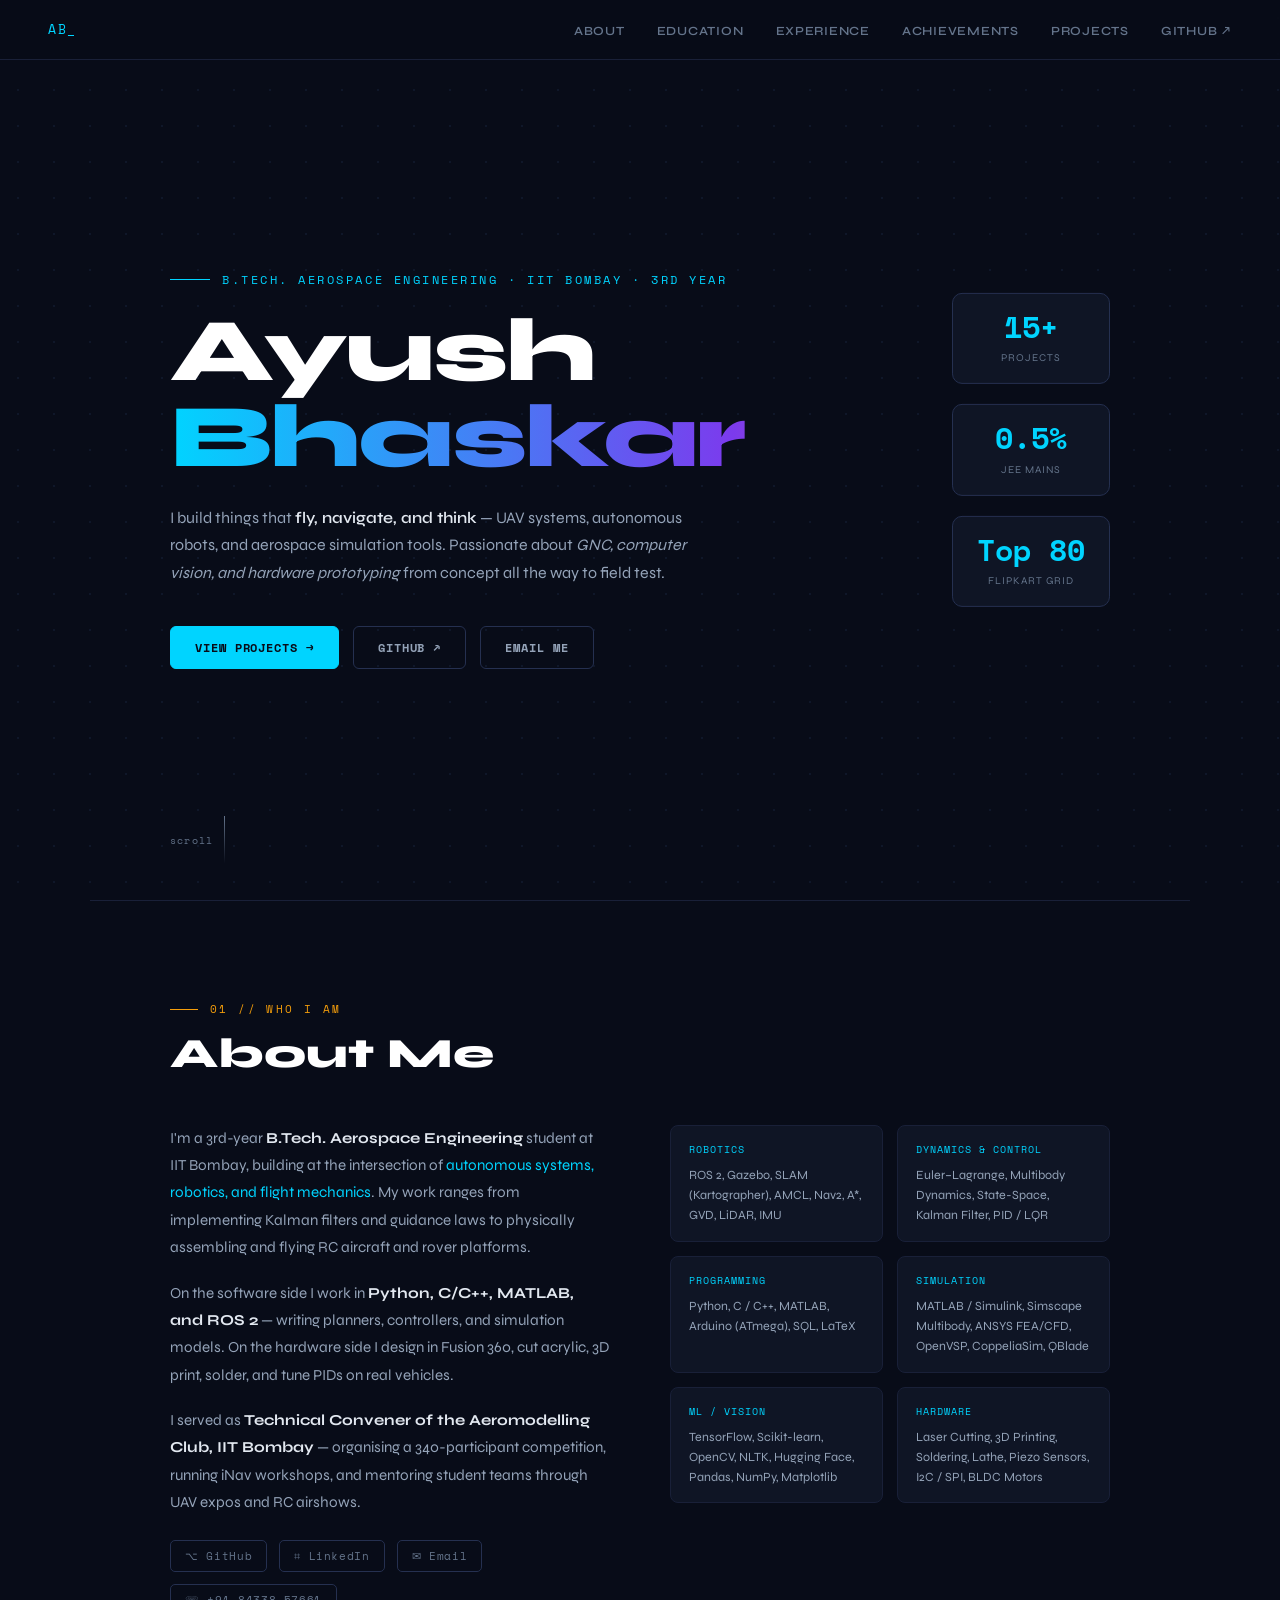
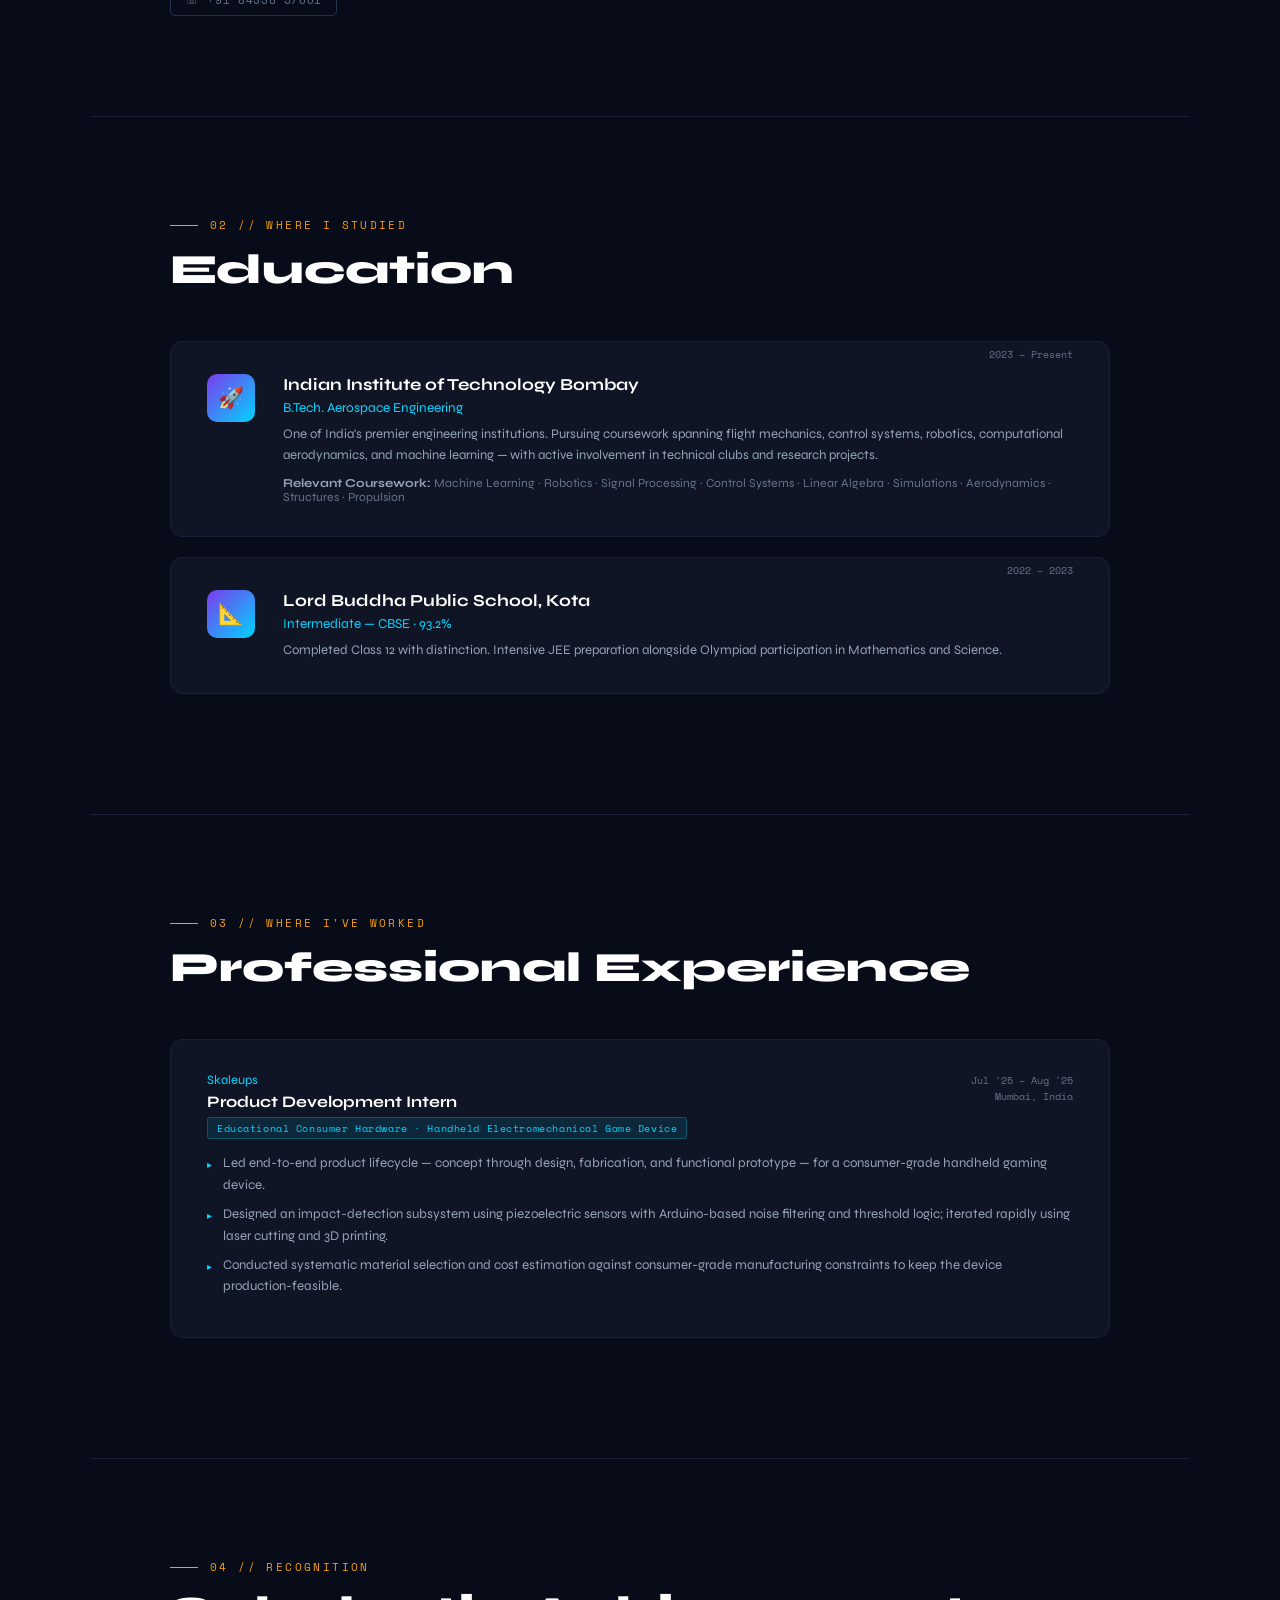
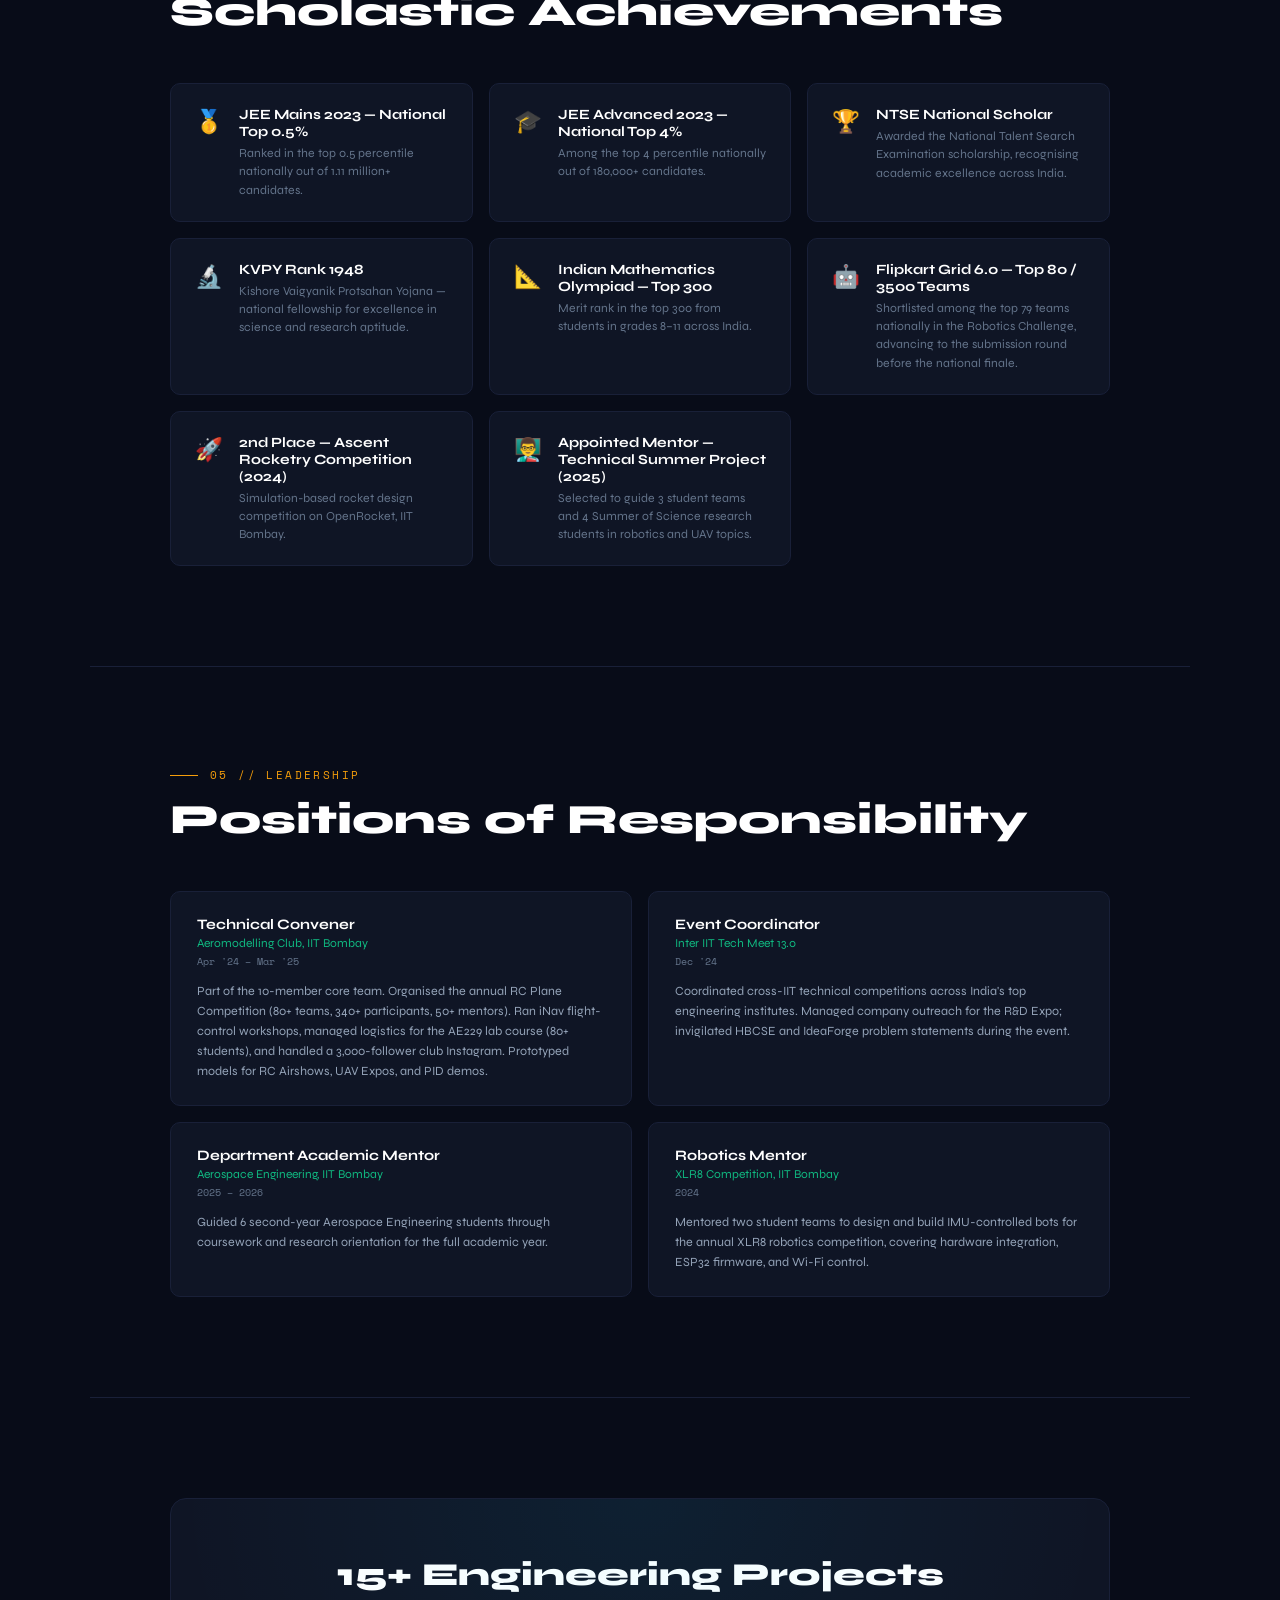
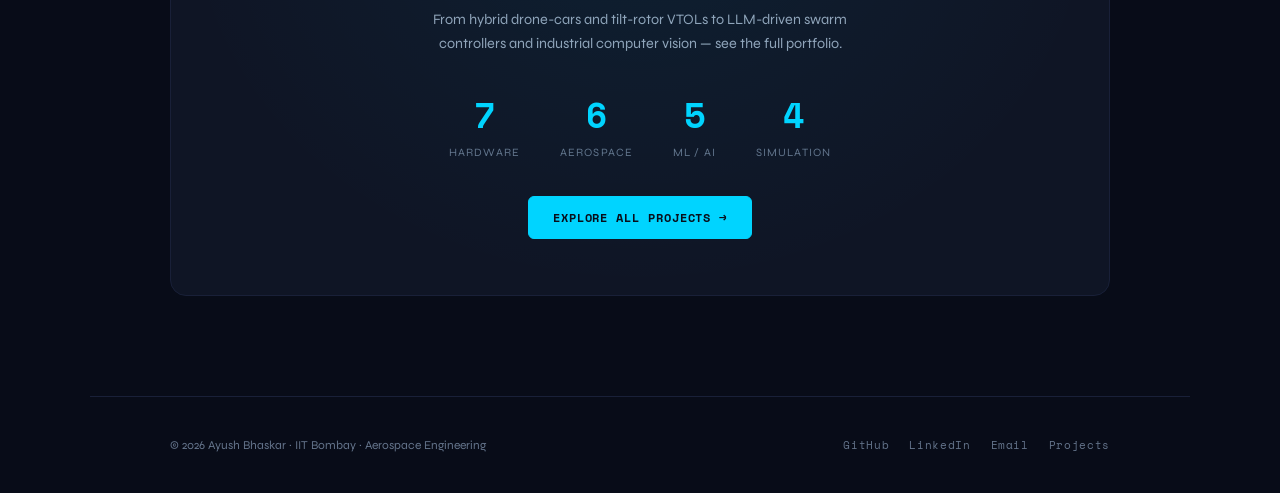
==== commit 1f65e96a: "Update index.html" ====
--- a/index.html
+++ b/index.html
@@ -676,7 +676,7 @@
                 <div class="pc"><span class="n">5</span><span class="l">ML / AI</span></div>
                 <div class="pc"><span class="n">4</span><span class="l">Simulation</span></div>
             </div>
-            <a class="btn btn-primary" href="https://iitianayush.github.io/Portfolio_2/projects.html">Explore All Projects →</a>
+            <a class="btn btn-primary" href="projects.html">Explore All Projects →</a>
         </div>
     </div>
 </section>
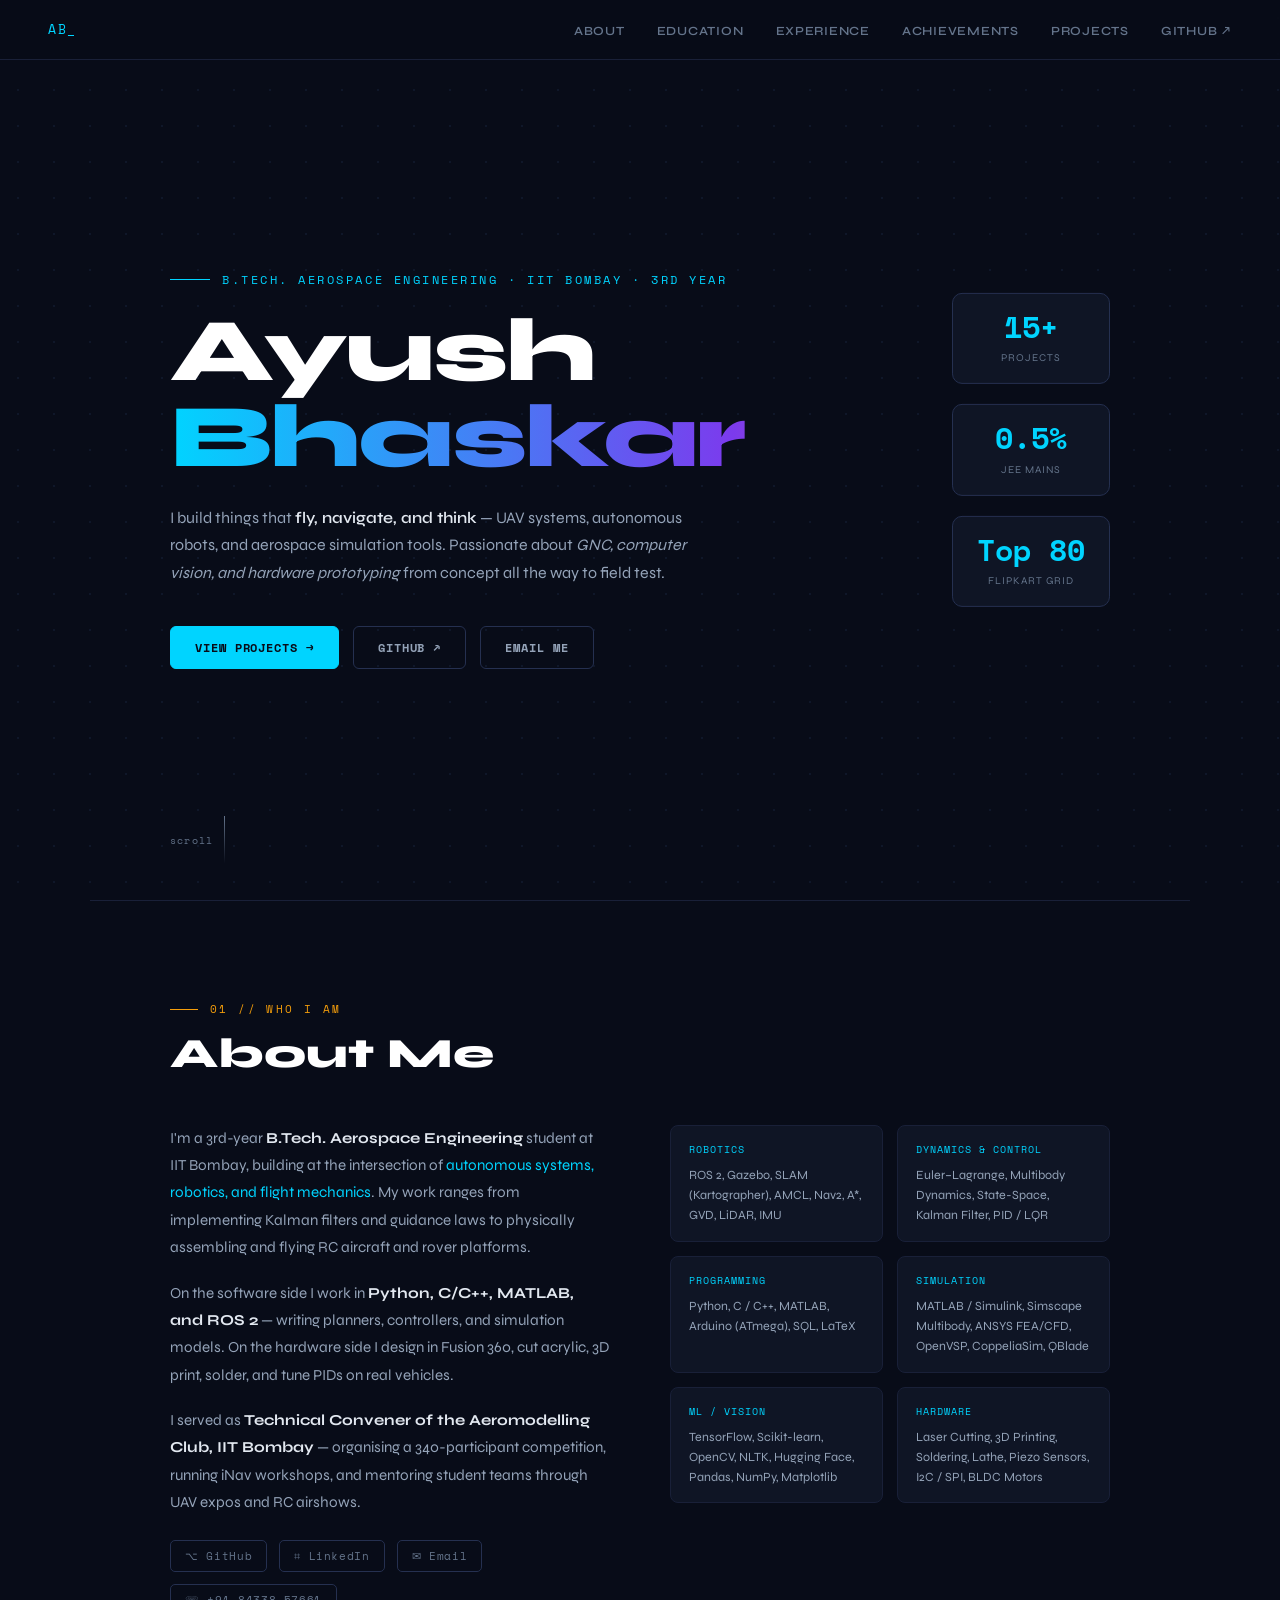
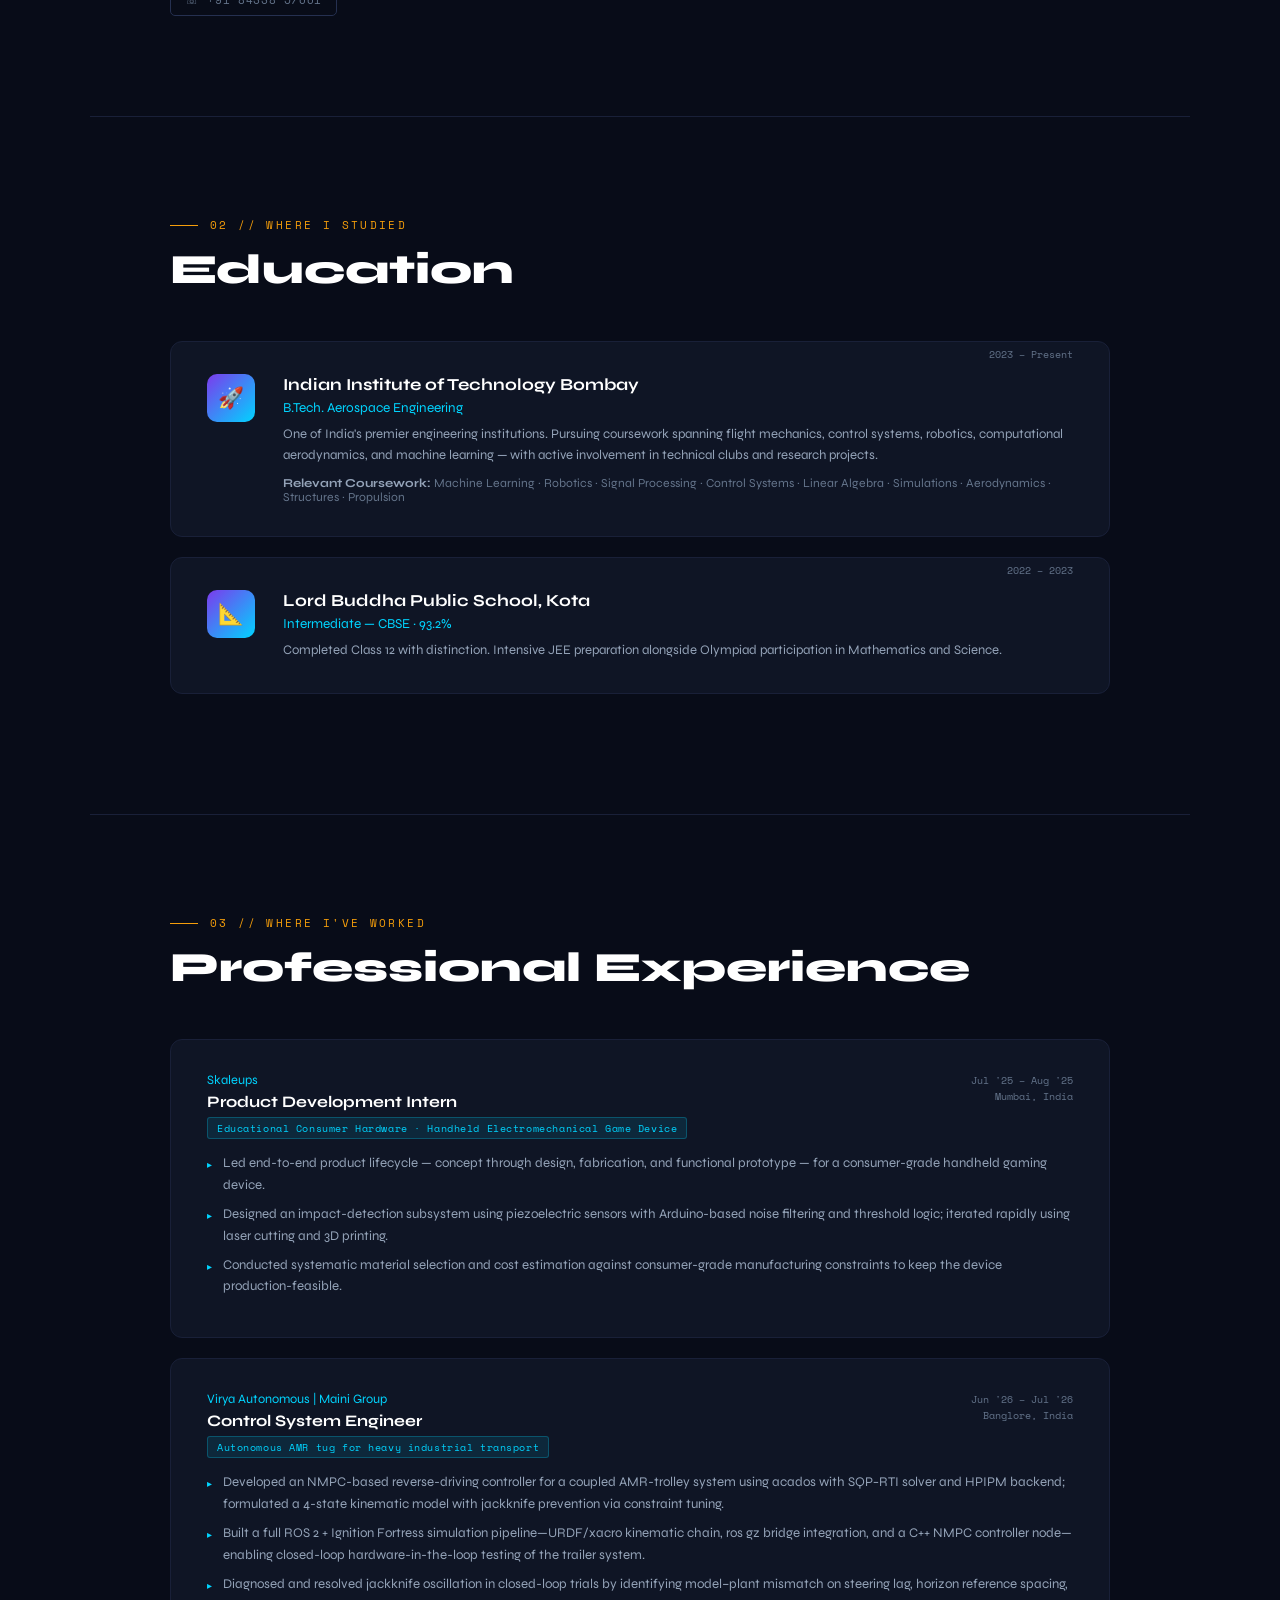
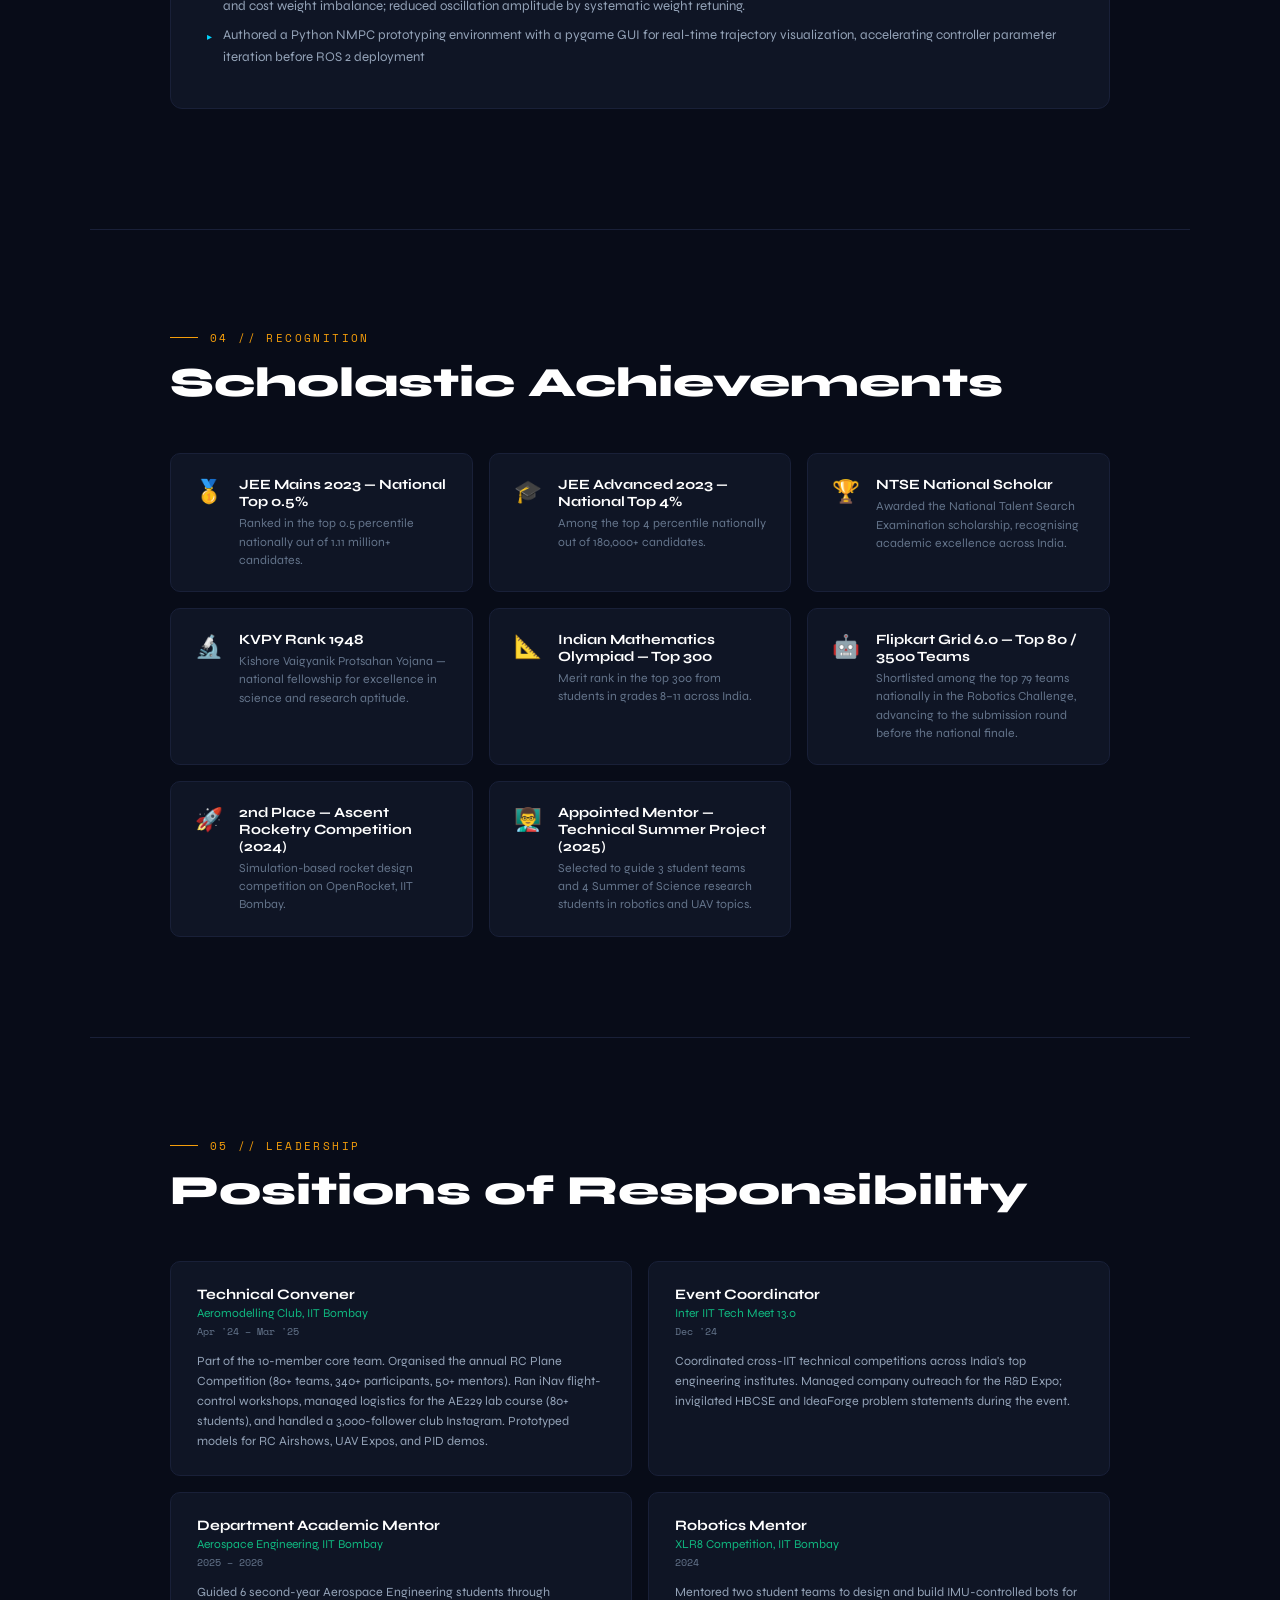
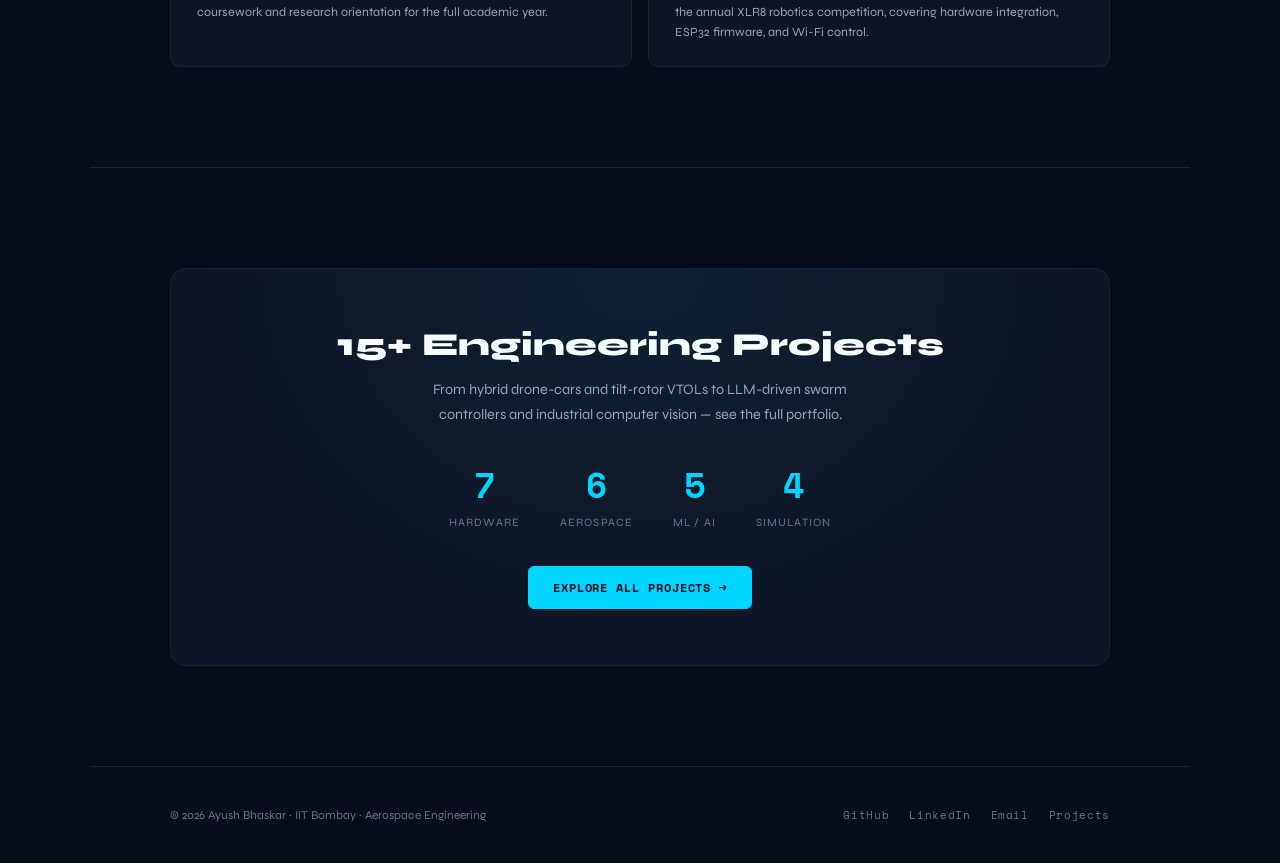
==== commit 9d05224b: "Update index.html" ====
--- a/index.html
+++ b/index.html
@@ -553,6 +553,24 @@
                 <li>Conducted systematic material selection and cost estimation against consumer-grade manufacturing constraints to keep the device production-feasible.</li>
             </ul>
         </div>
+
+
+        <div class="exp-card fade-up">
+            <div class="exp-head">
+                <div>
+                    <div class="company">Virya Autonomous | Maini Group</div>
+                    <h3>Control System Engineer</h3>
+                </div>
+                <div class="period">Jun '26 – Jul '26<br>Banglore, India</div>
+            </div>
+            <span class="exp-tag">Autonomous AMR tug for heavy industrial transport</span>
+            <ul class="exp-bullets">
+                <li>Developed an NMPC-based reverse-driving controller for a coupled AMR-trolley system using acados with SQP−RTI solver and HPIPM backend; formulated a 4-state kinematic model with jackknife prevention via constraint tuning.</li>
+                <li>Built a full ROS 2 + Ignition Fortress simulation pipeline—URDF/xacro kinematic chain, ros gz bridge integration, and a C++ NMPC controller node—enabling closed-loop hardware-in-the-loop testing of the trailer system.</li>
+                <li>Diagnosed and resolved jackknife oscillation in closed-loop trials by identifying model–plant mismatch on steering lag, horizon reference spacing, and cost weight imbalance; reduced oscillation amplitude by systematic weight retuning.</li>
+                <li>Authored a Python NMPC prototyping environment with a pygame GUI for real-time trajectory visualization, accelerating controller parameter iteration before ROS 2 deployment</li>
+            </ul>
+        </div>
     </div>
 </section>
 
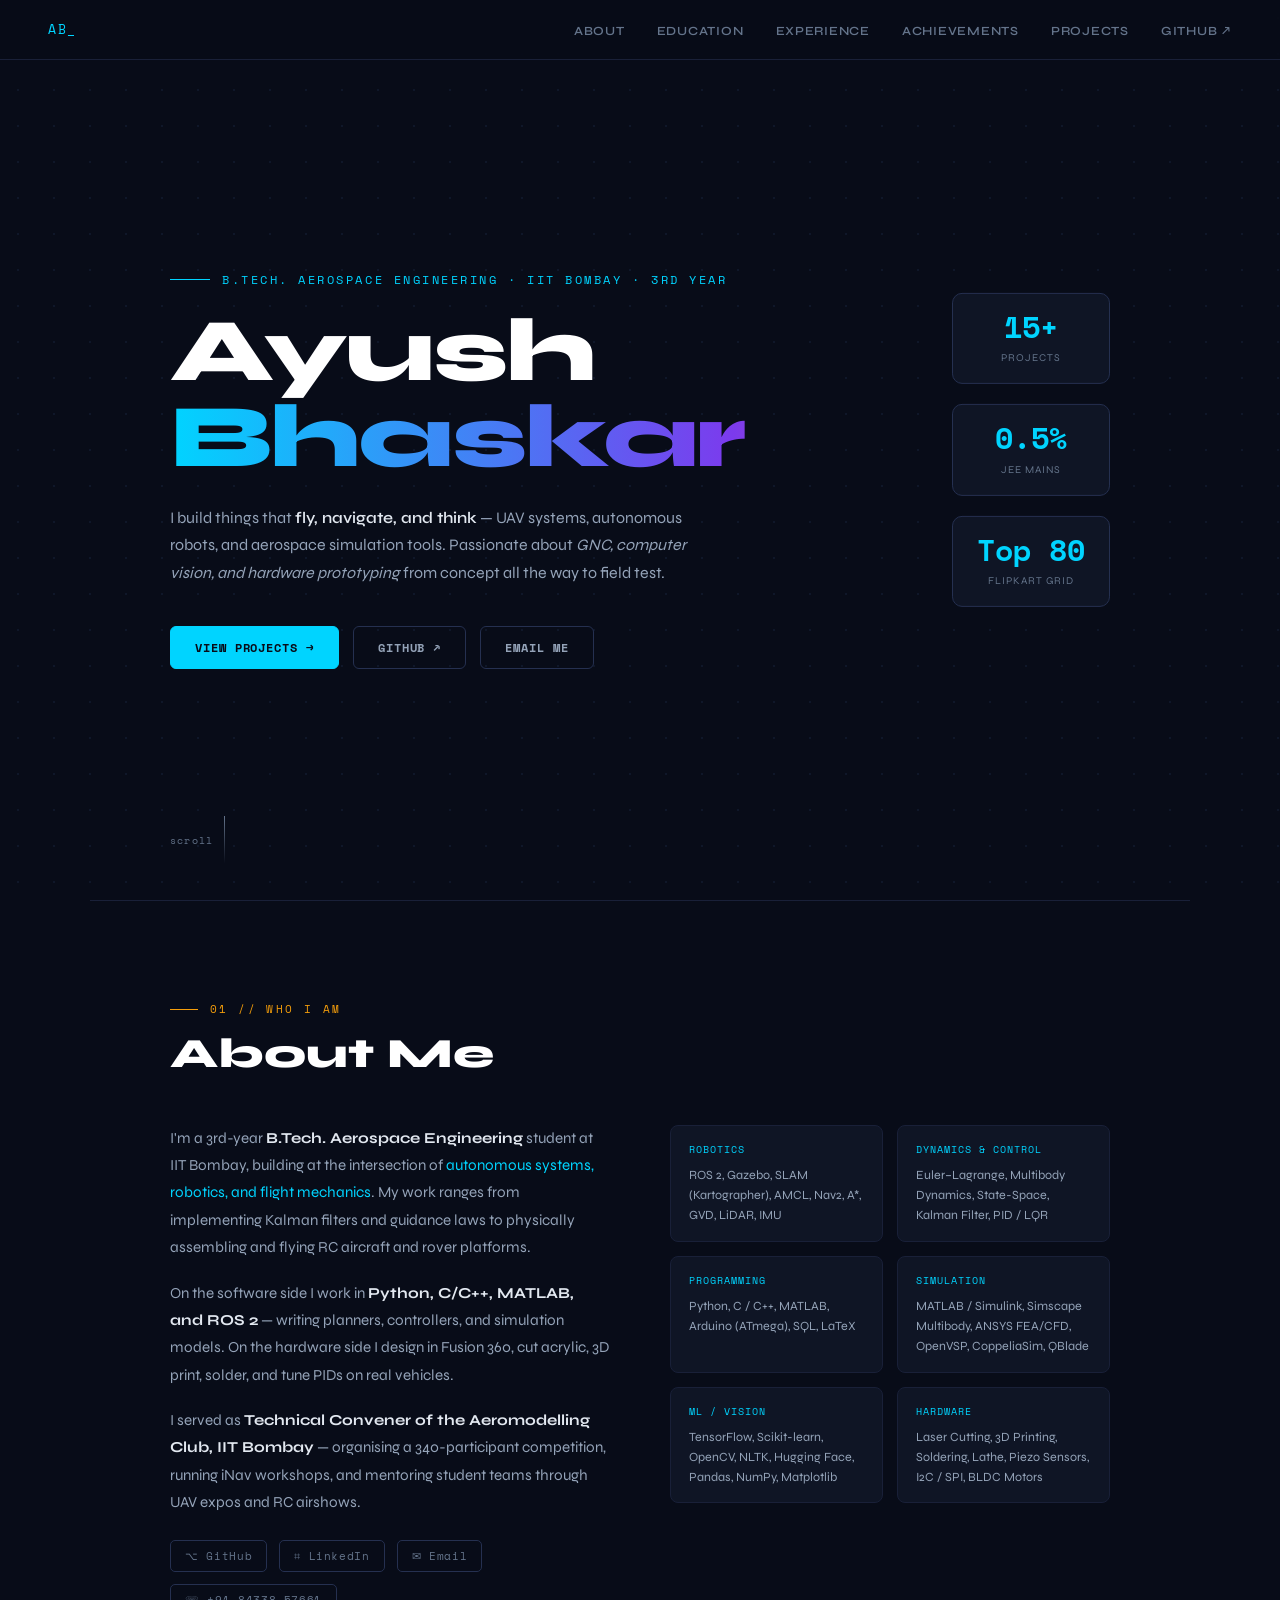
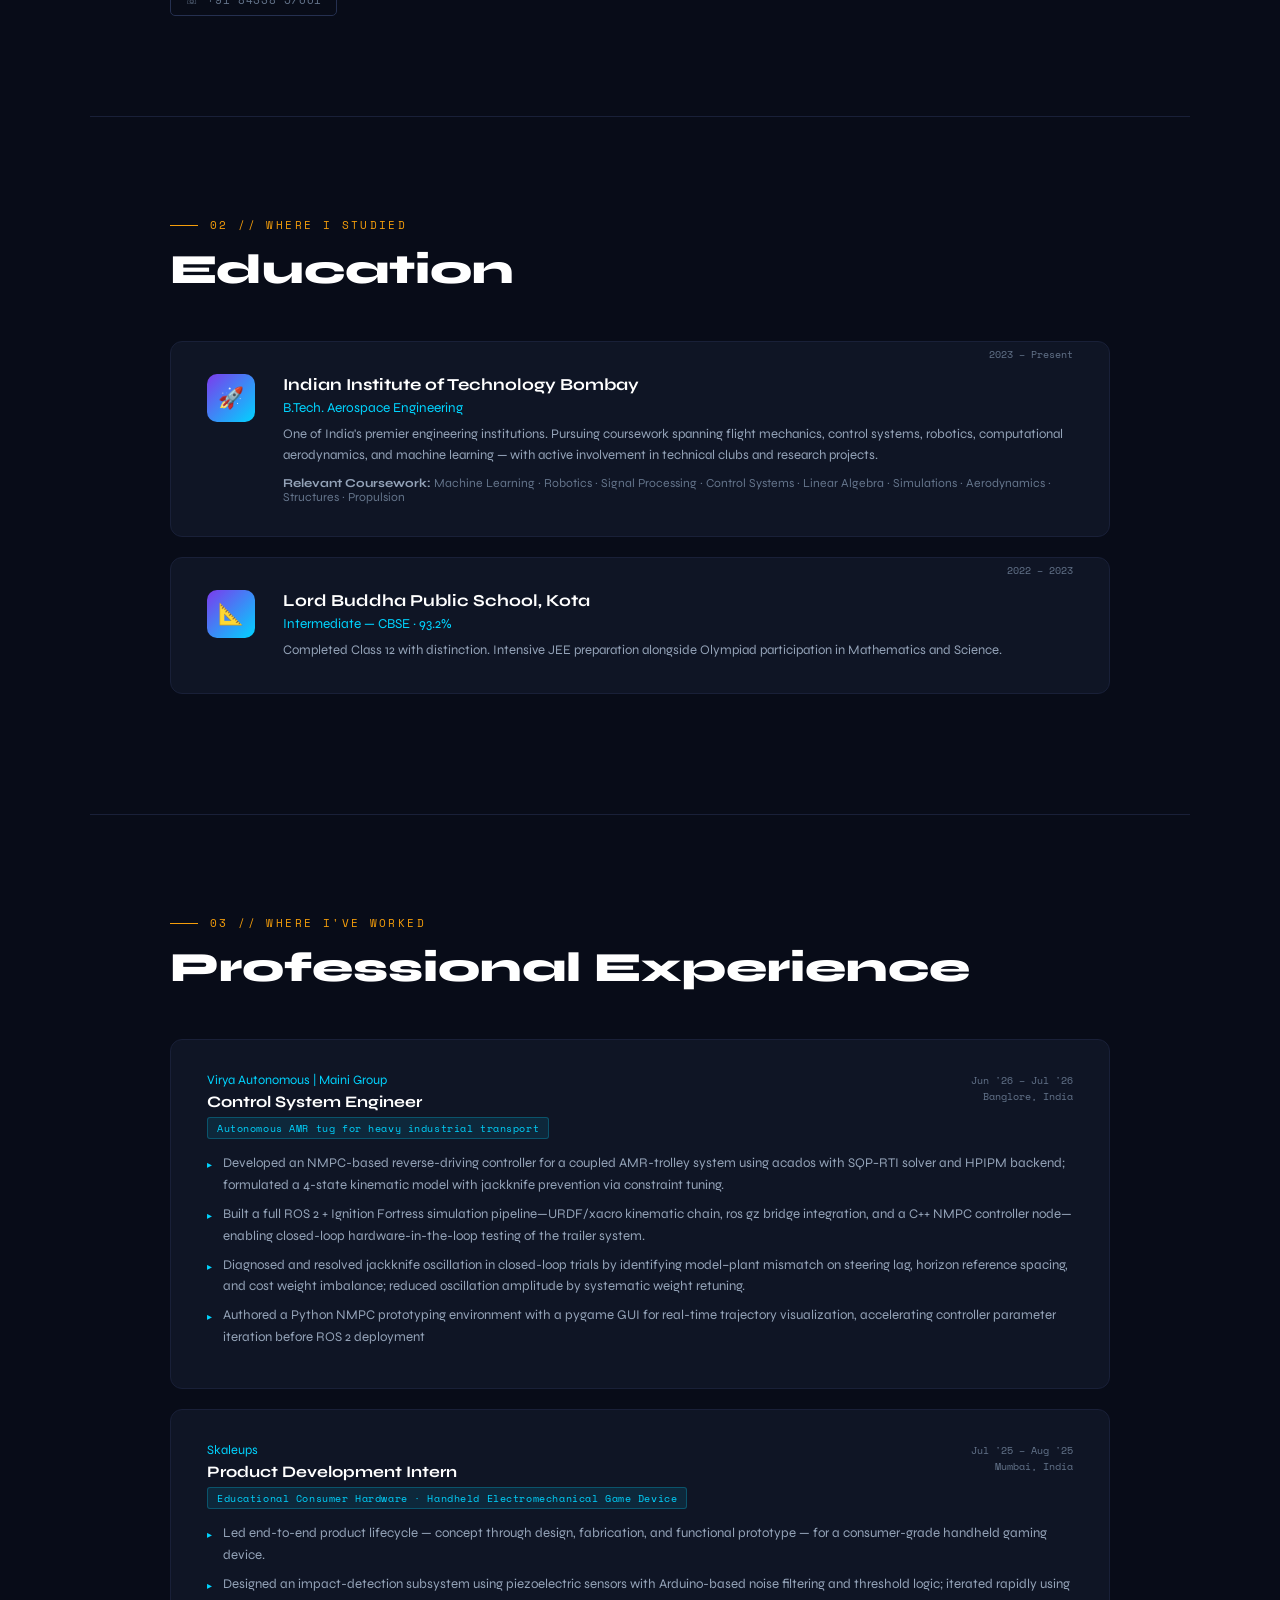
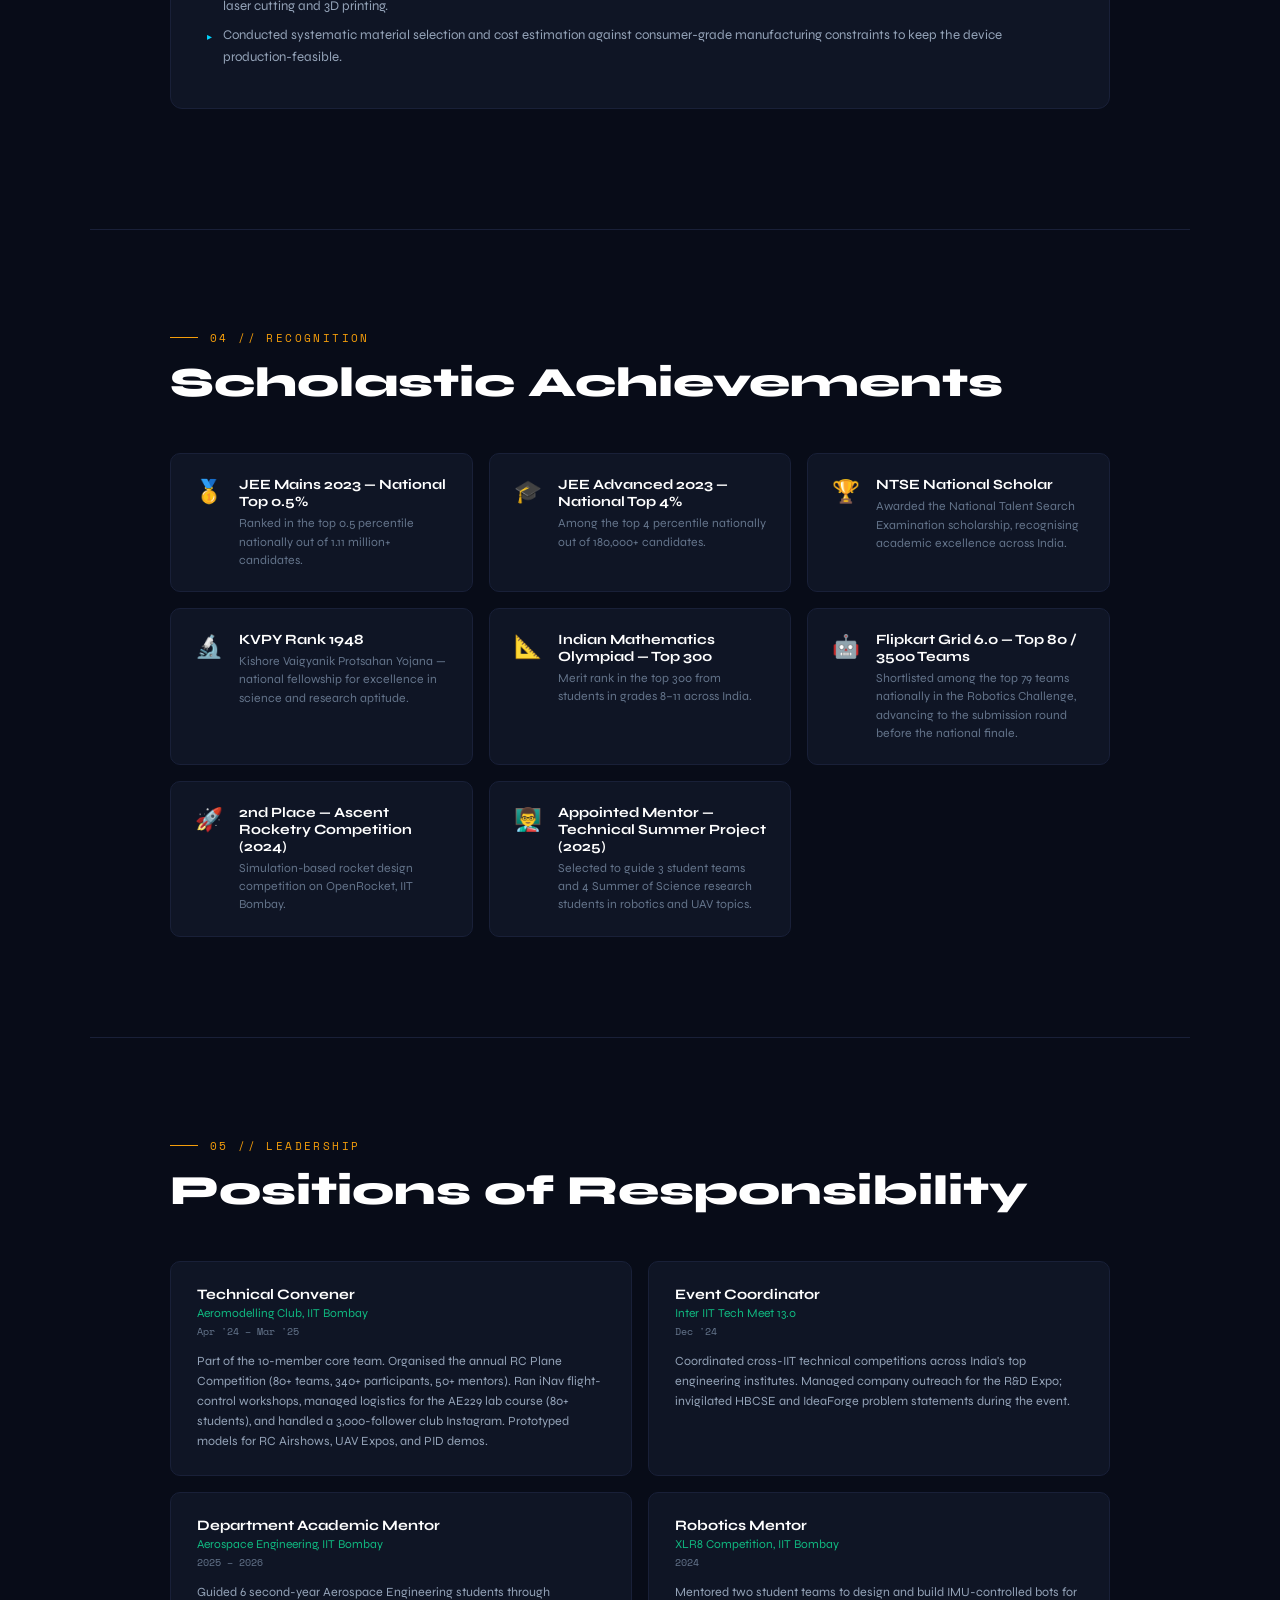
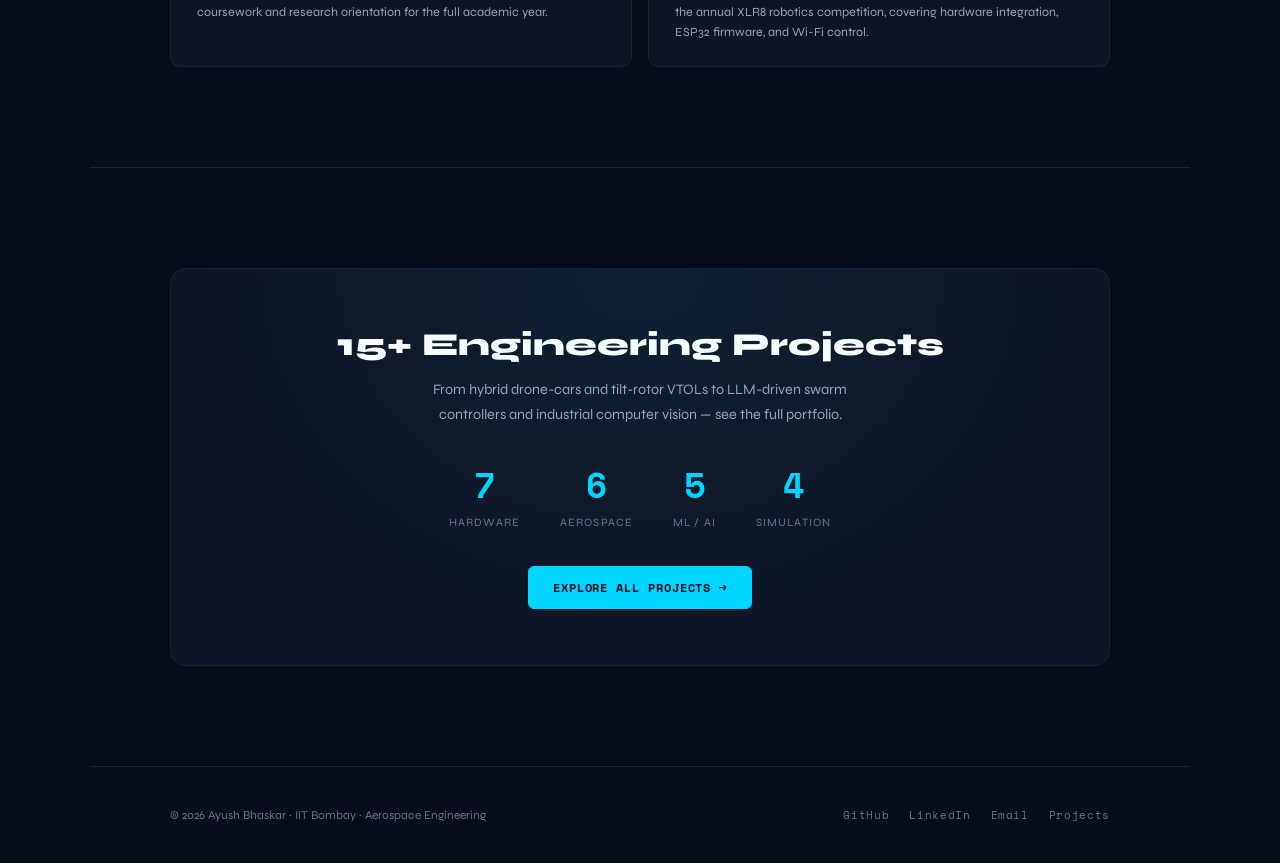
==== commit 15f1995b: "Update index.html" ====
--- a/index.html
+++ b/index.html
@@ -538,22 +538,6 @@
         <p class="section-label fade-up">03 // Where I've worked</p>
         <h2 class="section-title fade-up">Professional Experience</h2>
 
-        <div class="exp-card fade-up">
-            <div class="exp-head">
-                <div>
-                    <div class="company">Skaleups</div>
-                    <h3>Product Development Intern</h3>
-                </div>
-                <div class="period">Jul '25 – Aug '25<br>Mumbai, India</div>
-            </div>
-            <span class="exp-tag">Educational Consumer Hardware · Handheld Electromechanical Game Device</span>
-            <ul class="exp-bullets">
-                <li>Led end-to-end product lifecycle — concept through design, fabrication, and functional prototype — for a consumer-grade handheld gaming device.</li>
-                <li>Designed an impact-detection subsystem using piezoelectric sensors with Arduino-based noise filtering and threshold logic; iterated rapidly using laser cutting and 3D printing.</li>
-                <li>Conducted systematic material selection and cost estimation against consumer-grade manufacturing constraints to keep the device production-feasible.</li>
-            </ul>
-        </div>
-
 
         <div class="exp-card fade-up">
             <div class="exp-head">
@@ -571,6 +555,26 @@
                 <li>Authored a Python NMPC prototyping environment with a pygame GUI for real-time trajectory visualization, accelerating controller parameter iteration before ROS 2 deployment</li>
             </ul>
         </div>
+
+
+        
+        <div class="exp-card fade-up">
+            <div class="exp-head">
+                <div>
+                    <div class="company">Skaleups</div>
+                    <h3>Product Development Intern</h3>
+                </div>
+                <div class="period">Jul '25 – Aug '25<br>Mumbai, India</div>
+            </div>
+            <span class="exp-tag">Educational Consumer Hardware · Handheld Electromechanical Game Device</span>
+            <ul class="exp-bullets">
+                <li>Led end-to-end product lifecycle — concept through design, fabrication, and functional prototype — for a consumer-grade handheld gaming device.</li>
+                <li>Designed an impact-detection subsystem using piezoelectric sensors with Arduino-based noise filtering and threshold logic; iterated rapidly using laser cutting and 3D printing.</li>
+                <li>Conducted systematic material selection and cost estimation against consumer-grade manufacturing constraints to keep the device production-feasible.</li>
+            </ul>
+        </div>
+
+
     </div>
 </section>
 
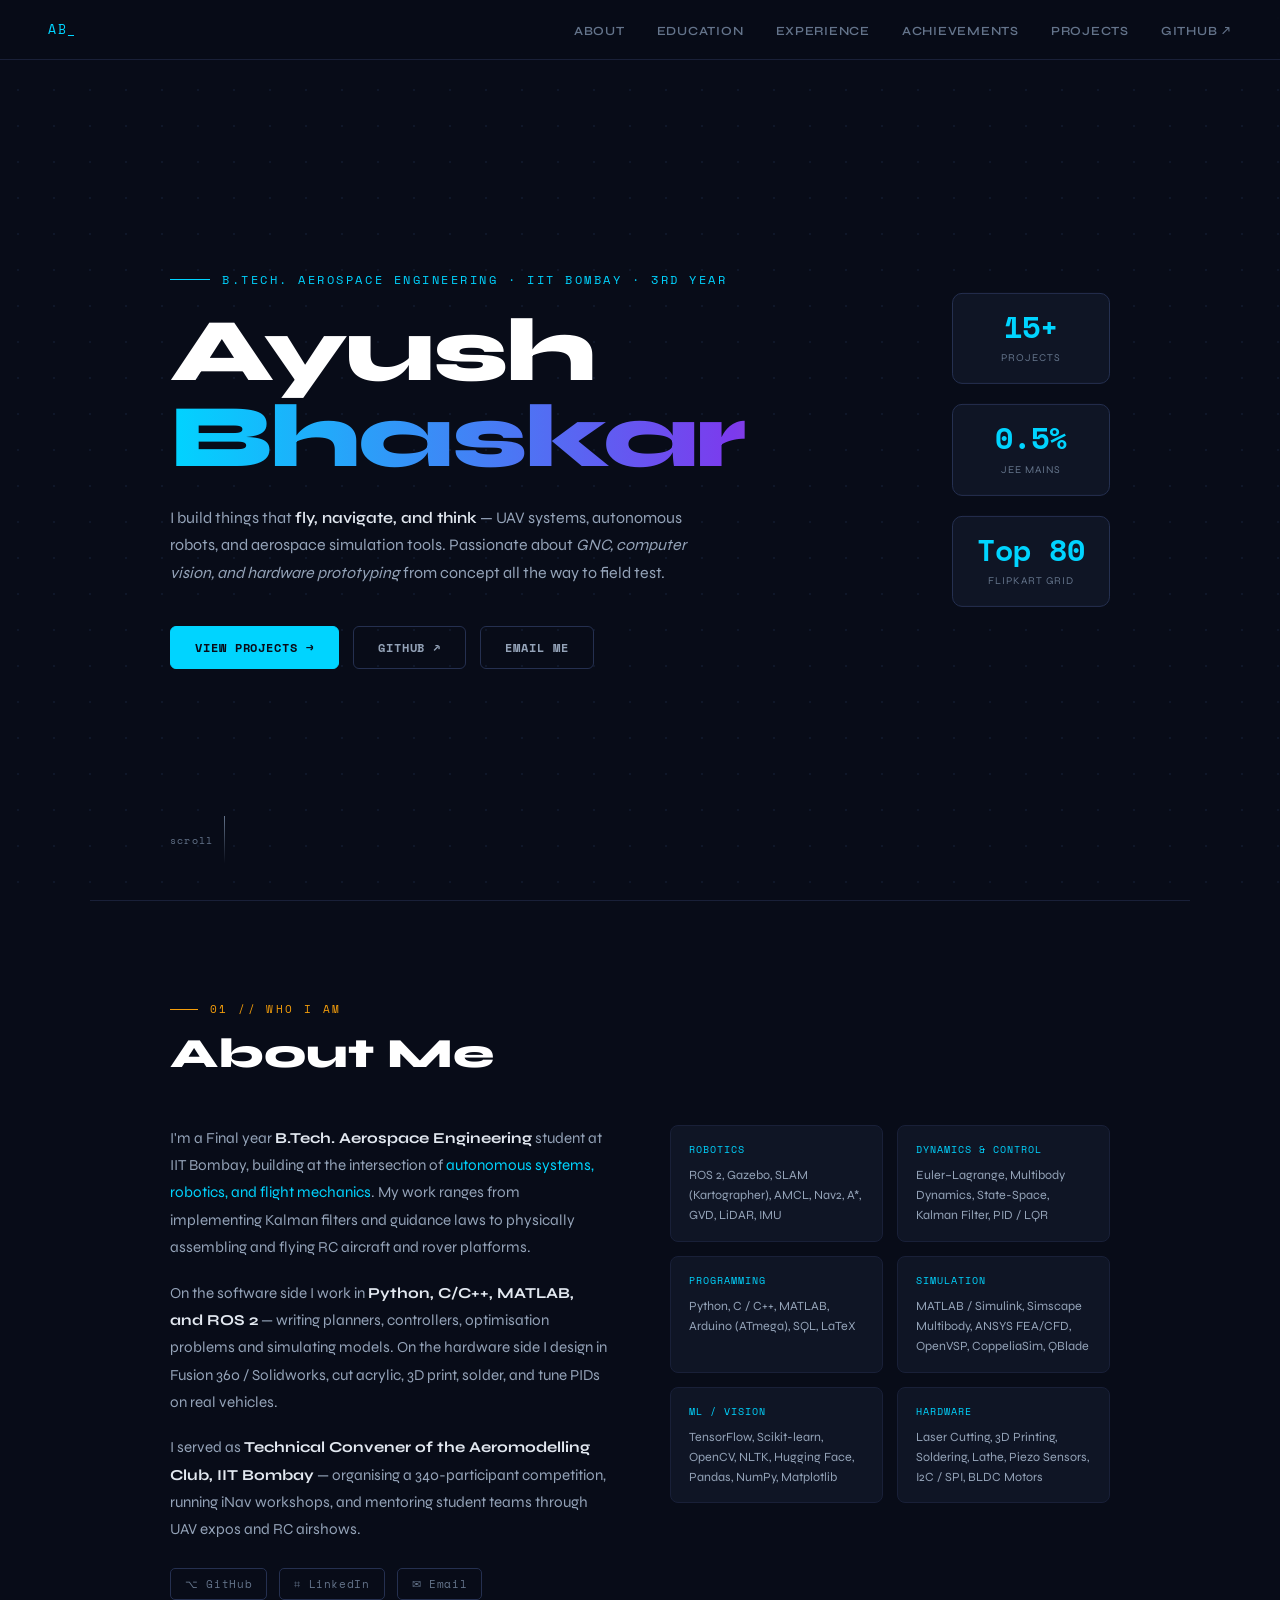
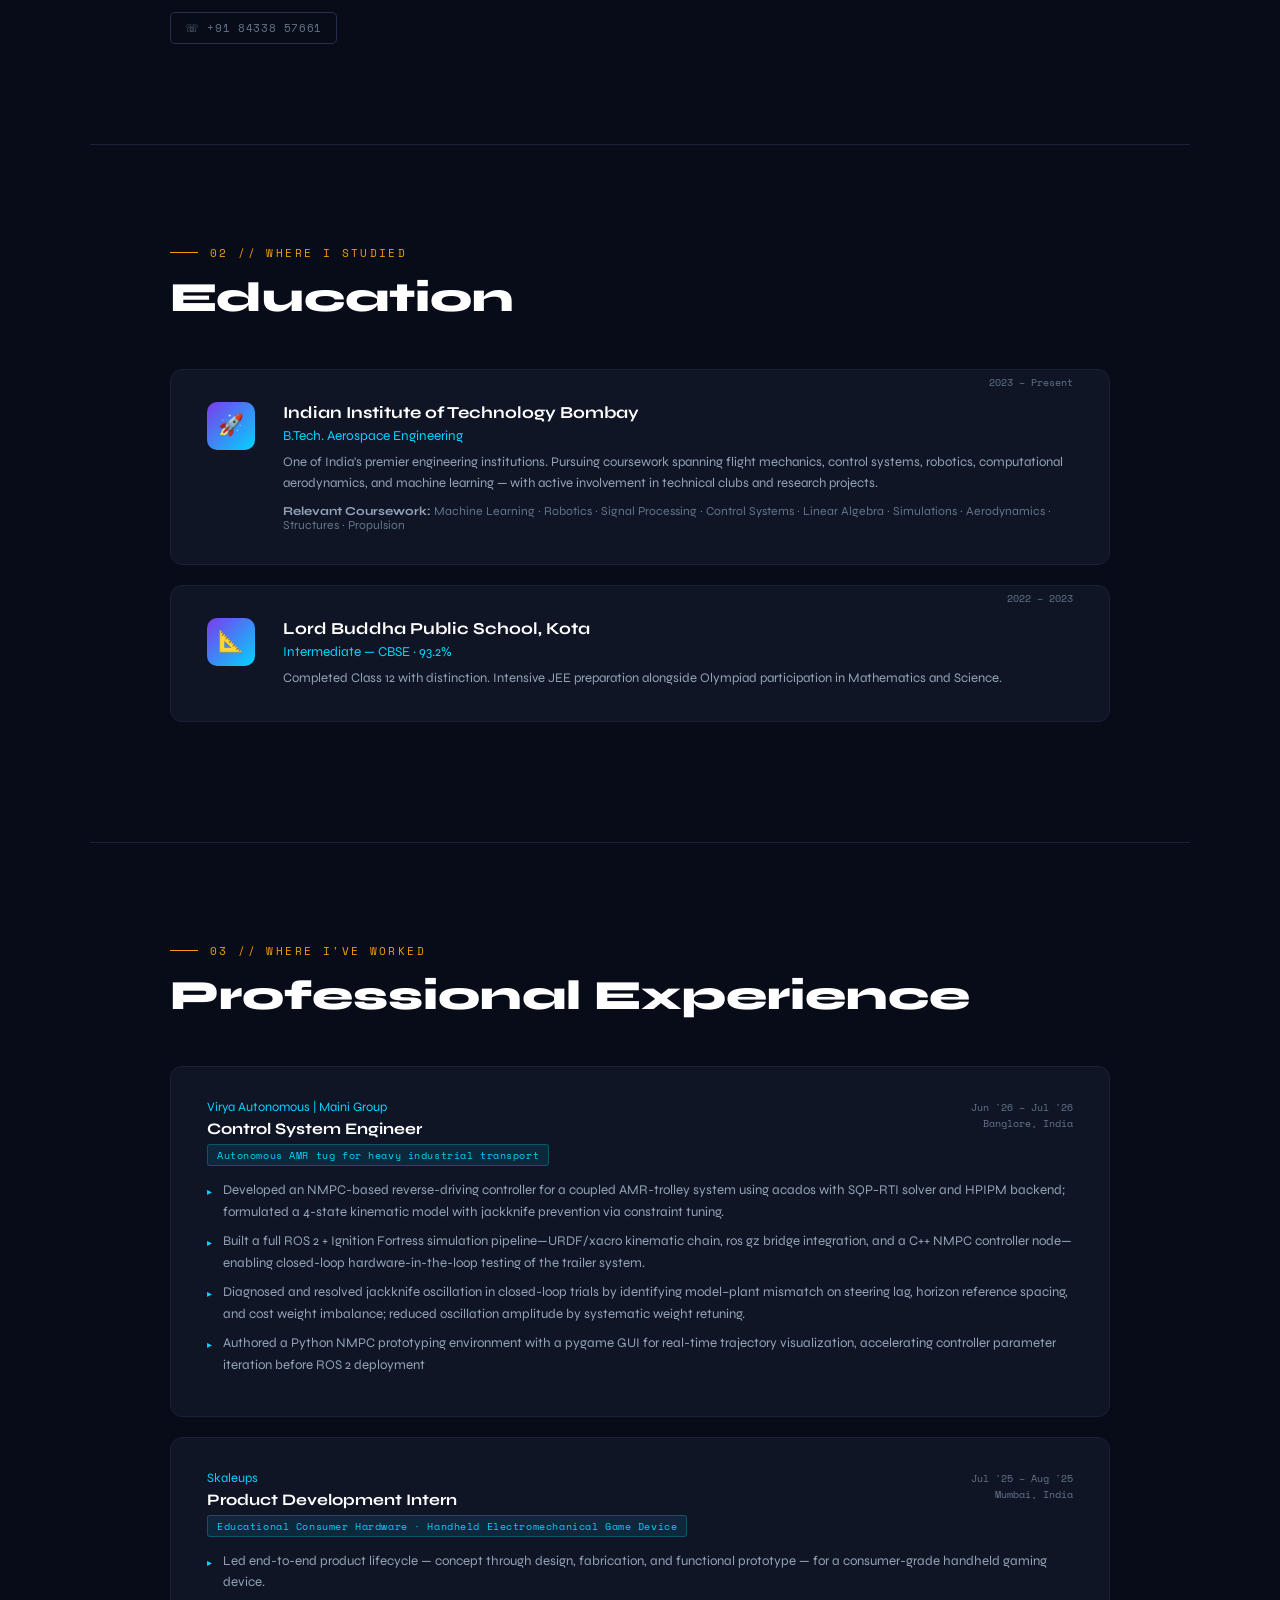
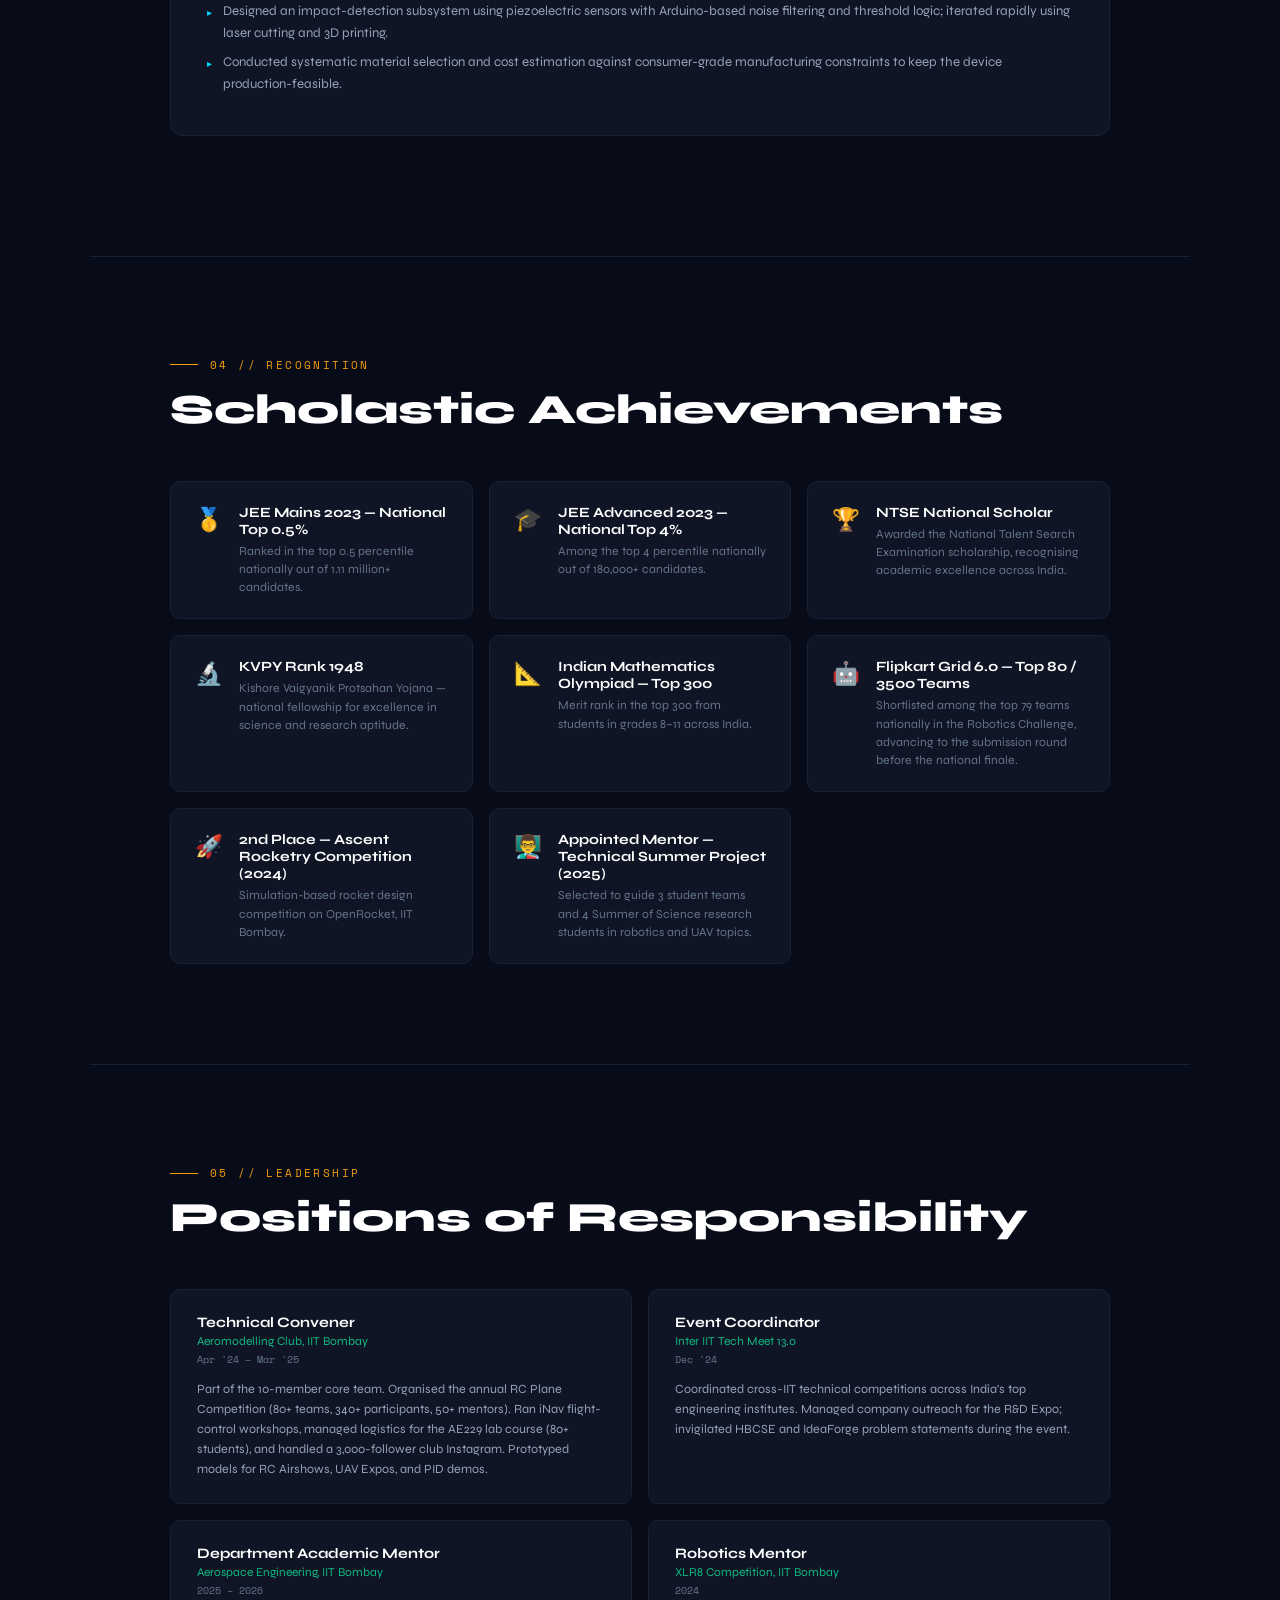
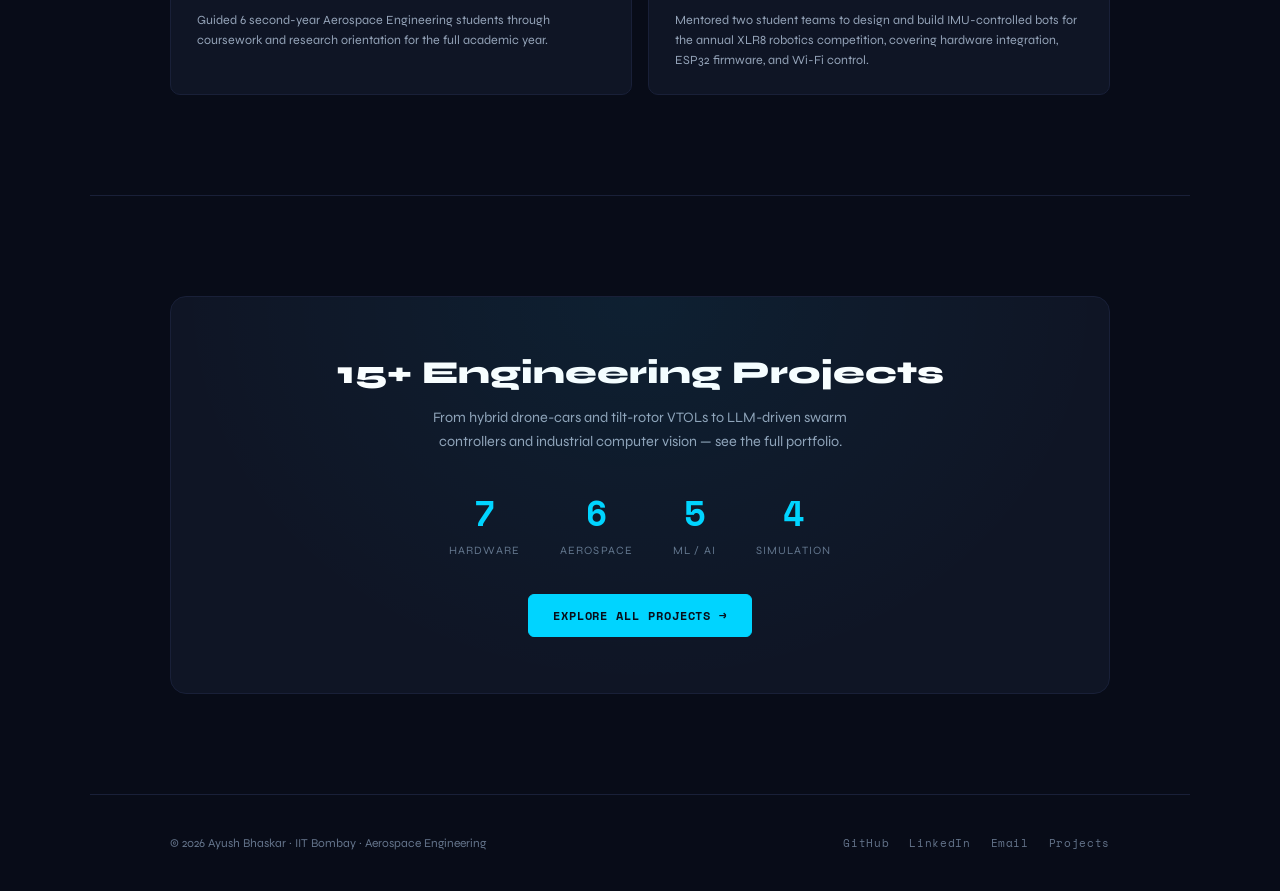
==== commit 88b43507: "Update index.html" ====
--- a/index.html
+++ b/index.html
@@ -451,10 +451,10 @@
         <div class="about-grid">
             <div class="about-text fade-up">
                 <p>
-                    I'm a 3rd-year <strong>B.Tech. Aerospace Engineering</strong> student at IIT Bombay, building at the intersection of <em>autonomous systems, robotics, and flight mechanics</em>. My work ranges from implementing Kalman filters and guidance laws to physically assembling and flying RC aircraft and rover platforms.
+                    I'm a Final year <strong>B.Tech. Aerospace Engineering</strong> student at IIT Bombay, building at the intersection of <em>autonomous systems, robotics, and flight mechanics</em>. My work ranges from implementing Kalman filters and guidance laws to physically assembling and flying RC aircraft and rover platforms.
                 </p>
                 <p>
-                    On the software side I work in <strong>Python, C/C++, MATLAB, and ROS 2</strong> — writing planners, controllers, and simulation models. On the hardware side I design in Fusion 360, cut acrylic, 3D print, solder, and tune PIDs on real vehicles.
+                    On the software side I work in <strong>Python, C/C++, MATLAB, and ROS 2</strong> — writing planners, controllers, optimisation problems and simulating models. On the hardware side I design in Fusion 360 / Solidworks, cut acrylic, 3D print, solder, and tune PIDs on real vehicles.
                 </p>
                 <p>
                     I served as <strong>Technical Convener of the Aeromodelling Club, IIT Bombay</strong> — organising a 340-participant competition, running iNav workshops, and mentoring student teams through UAV expos and RC airshows.
